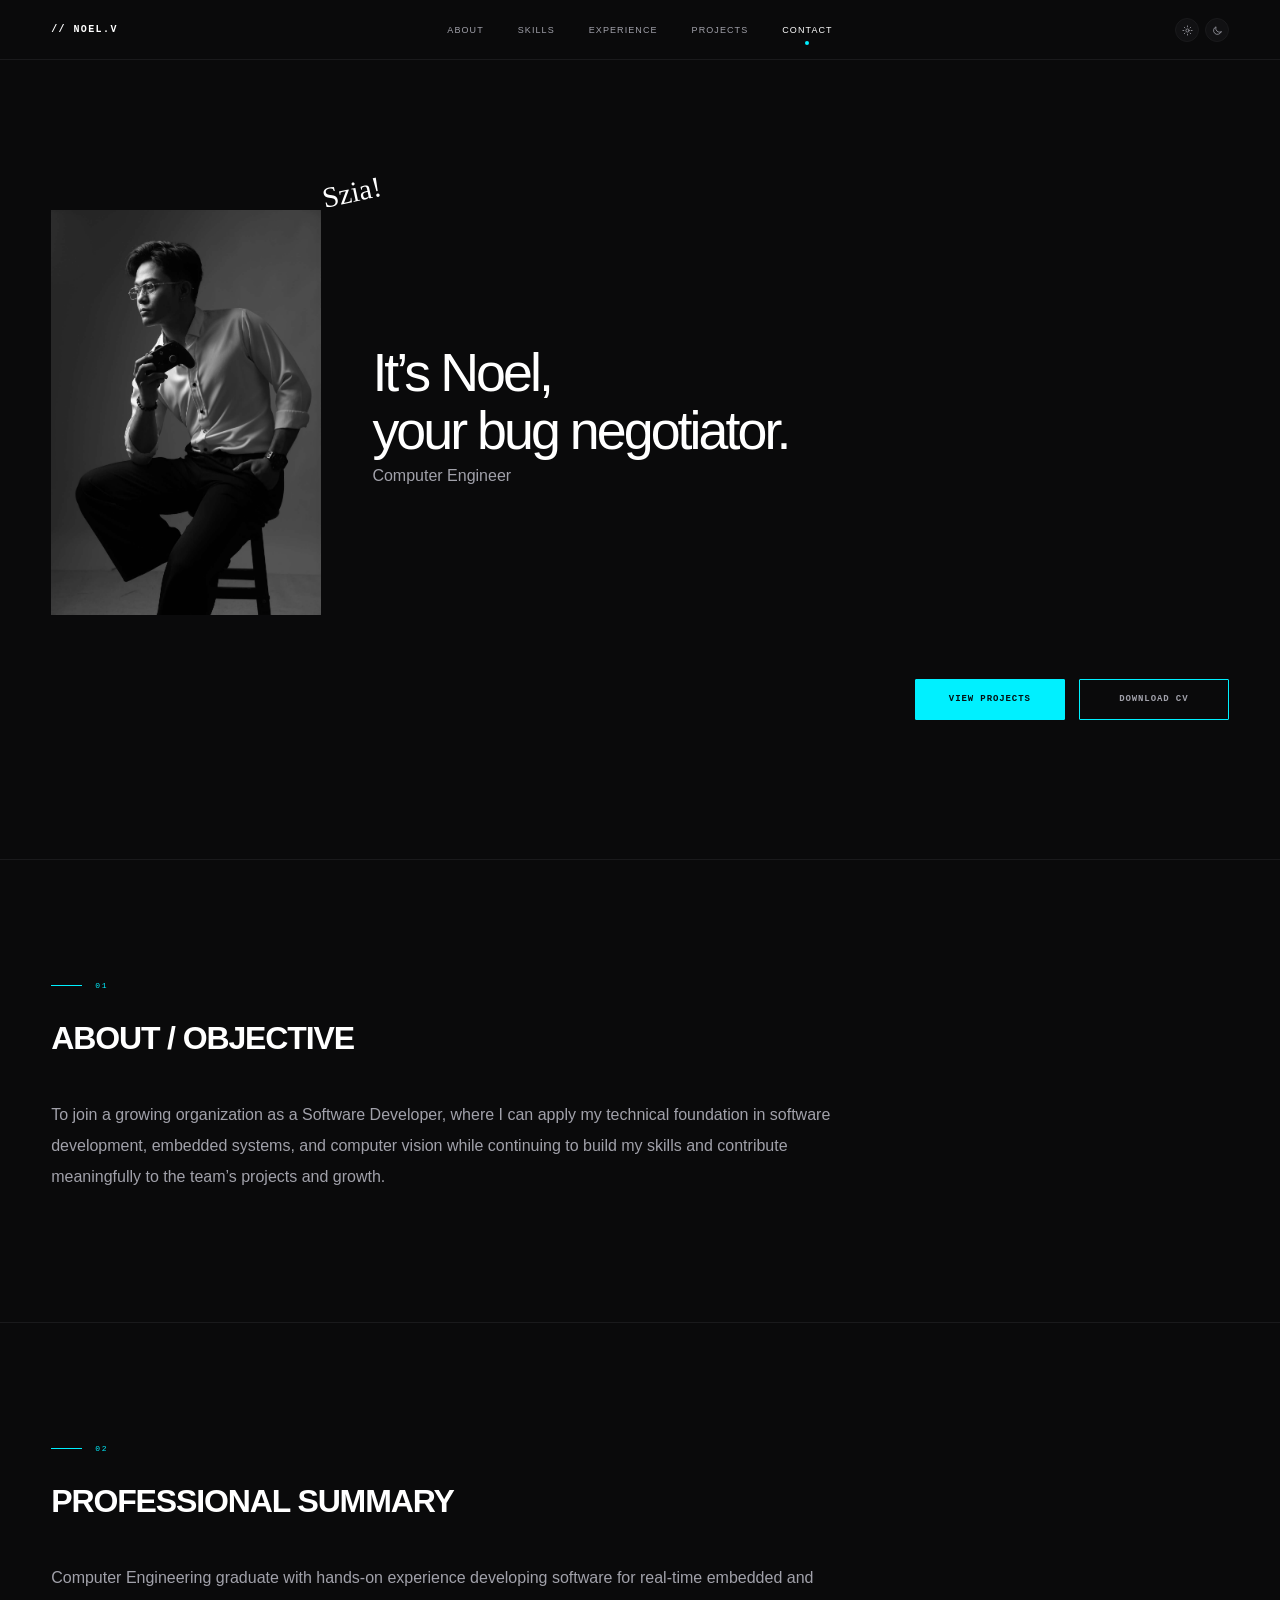
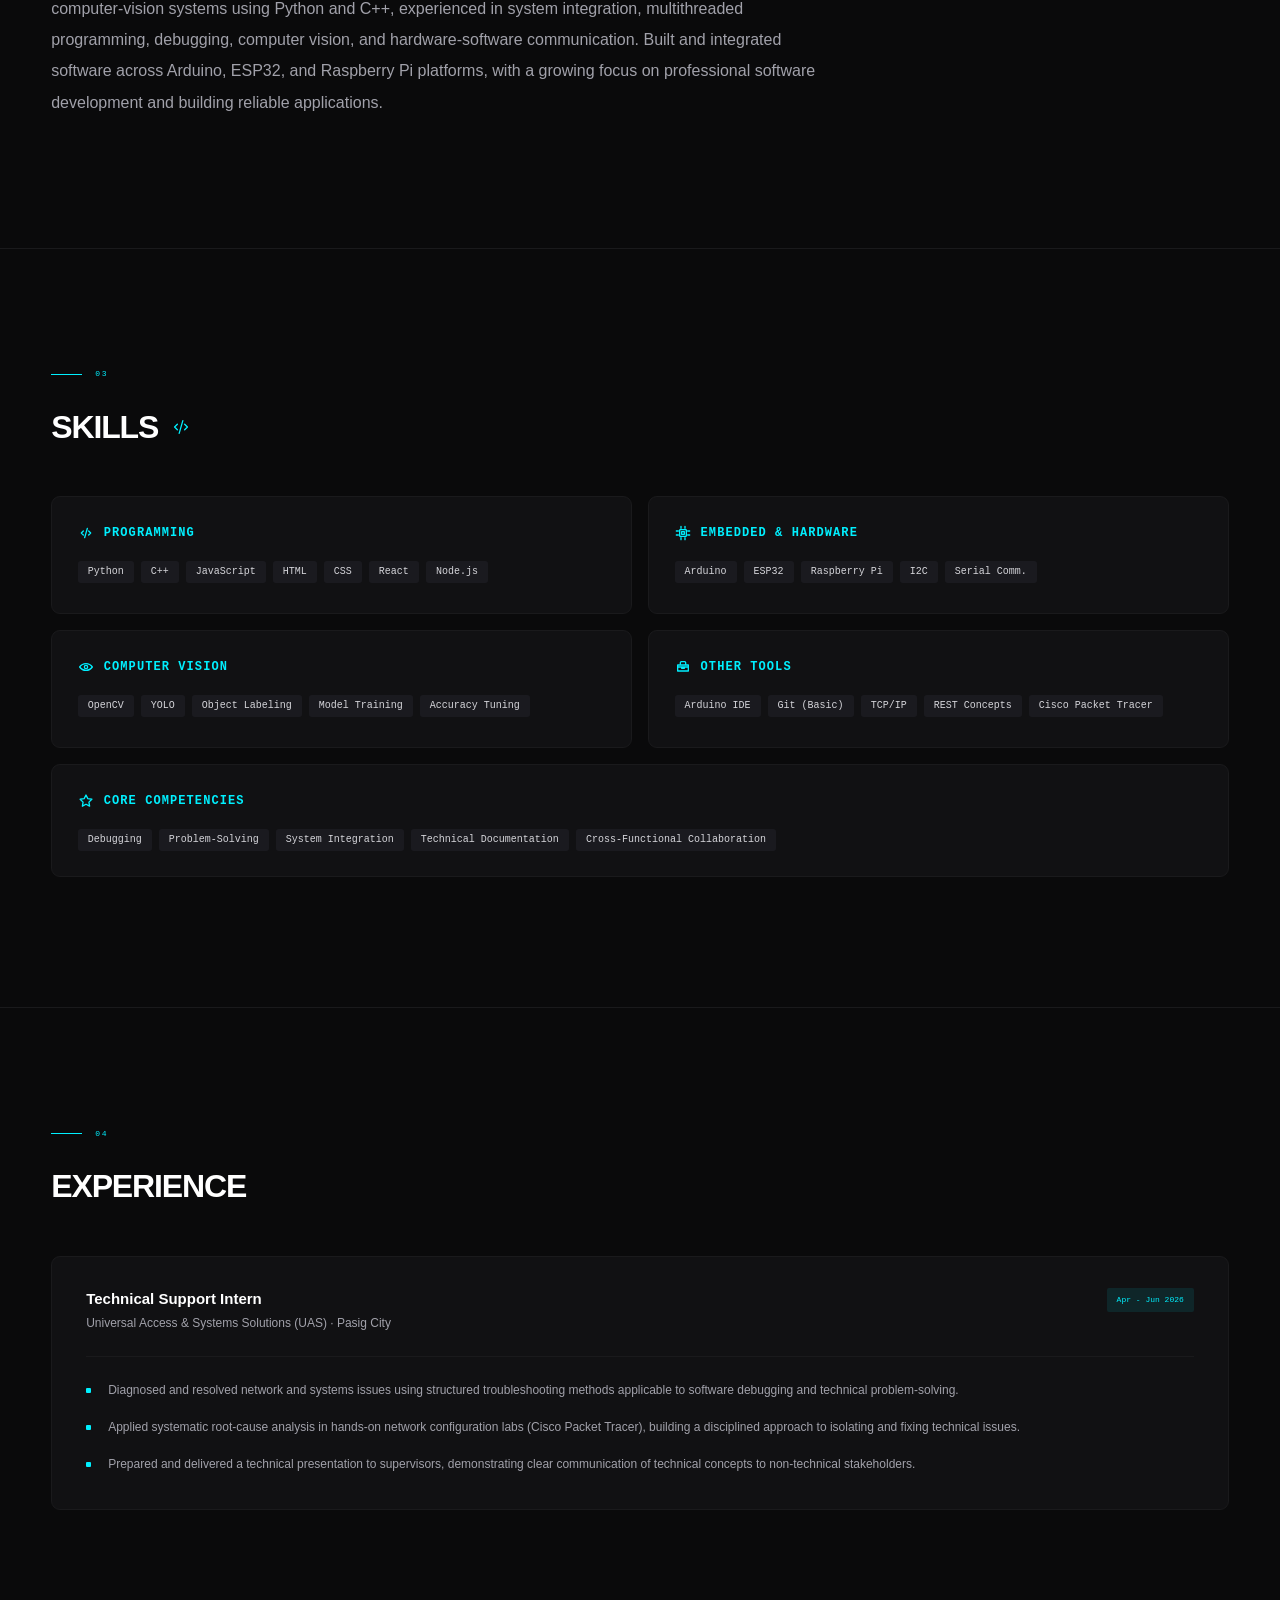
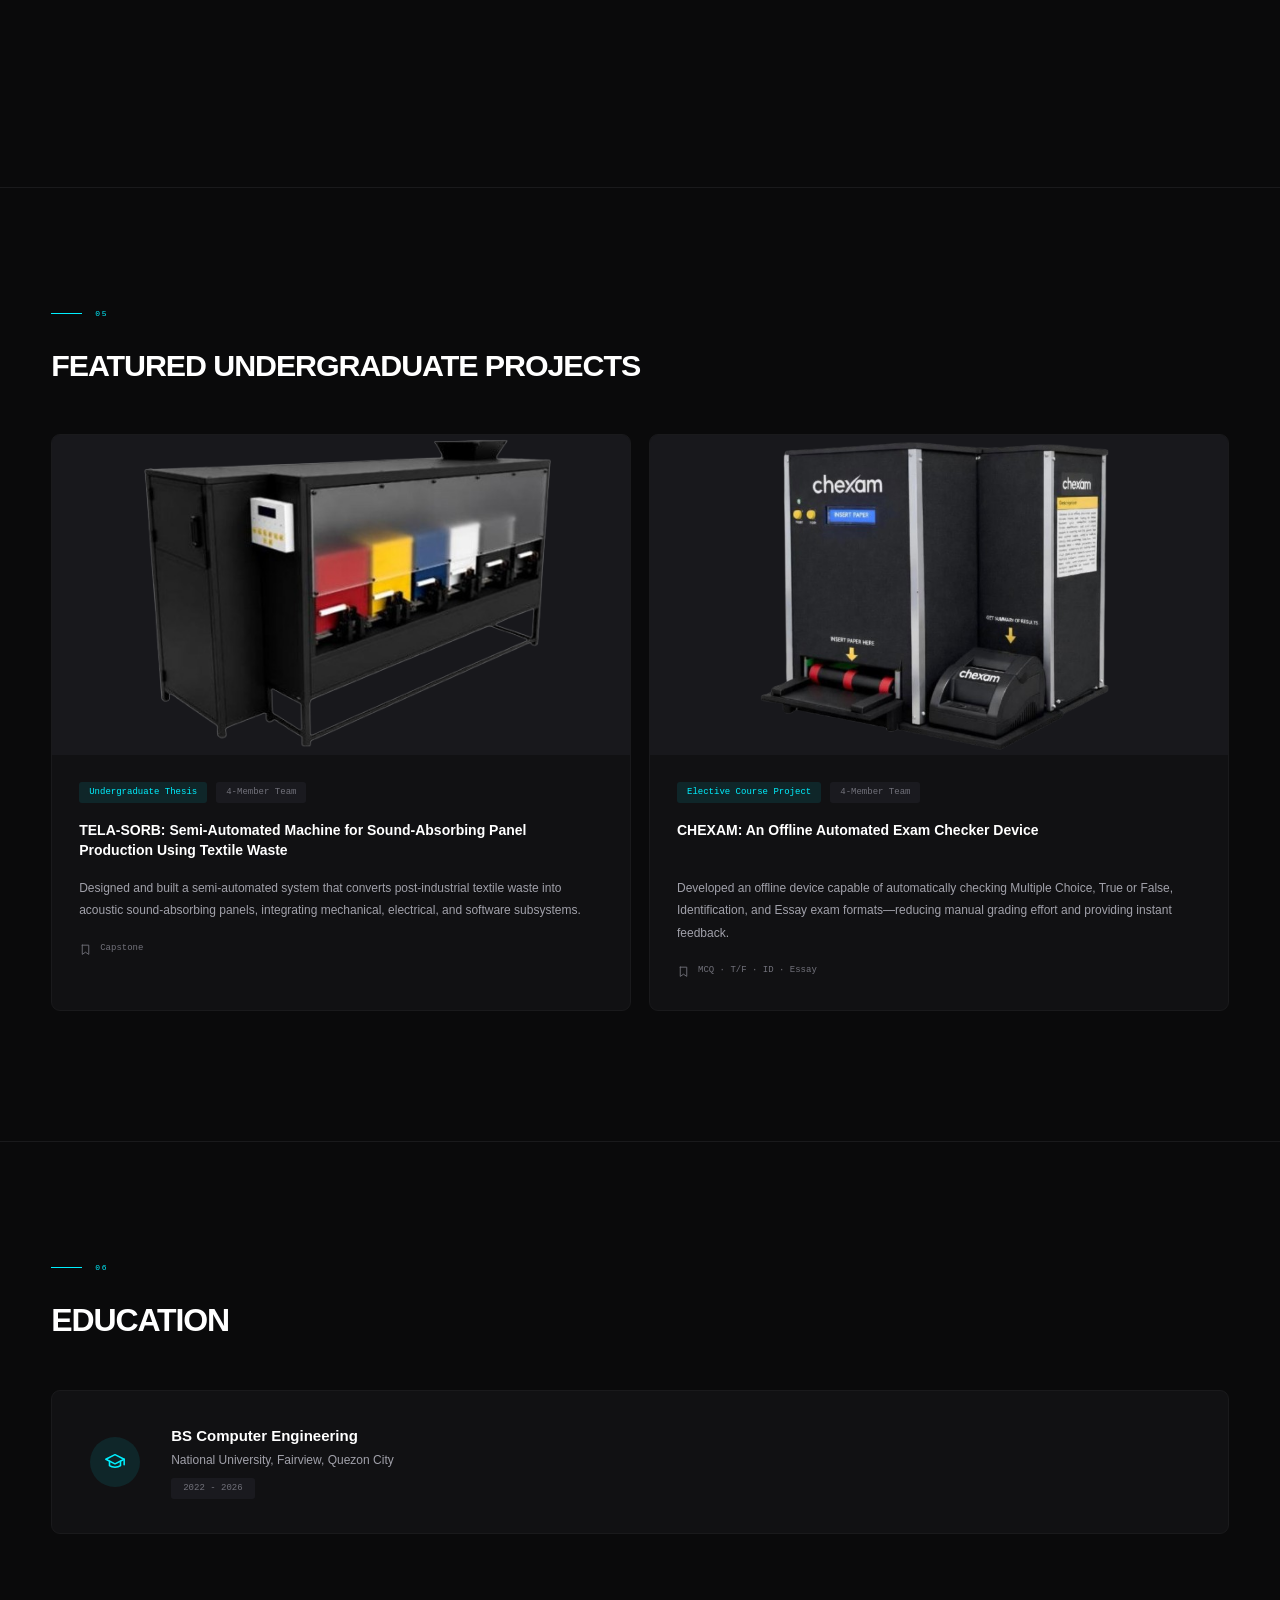
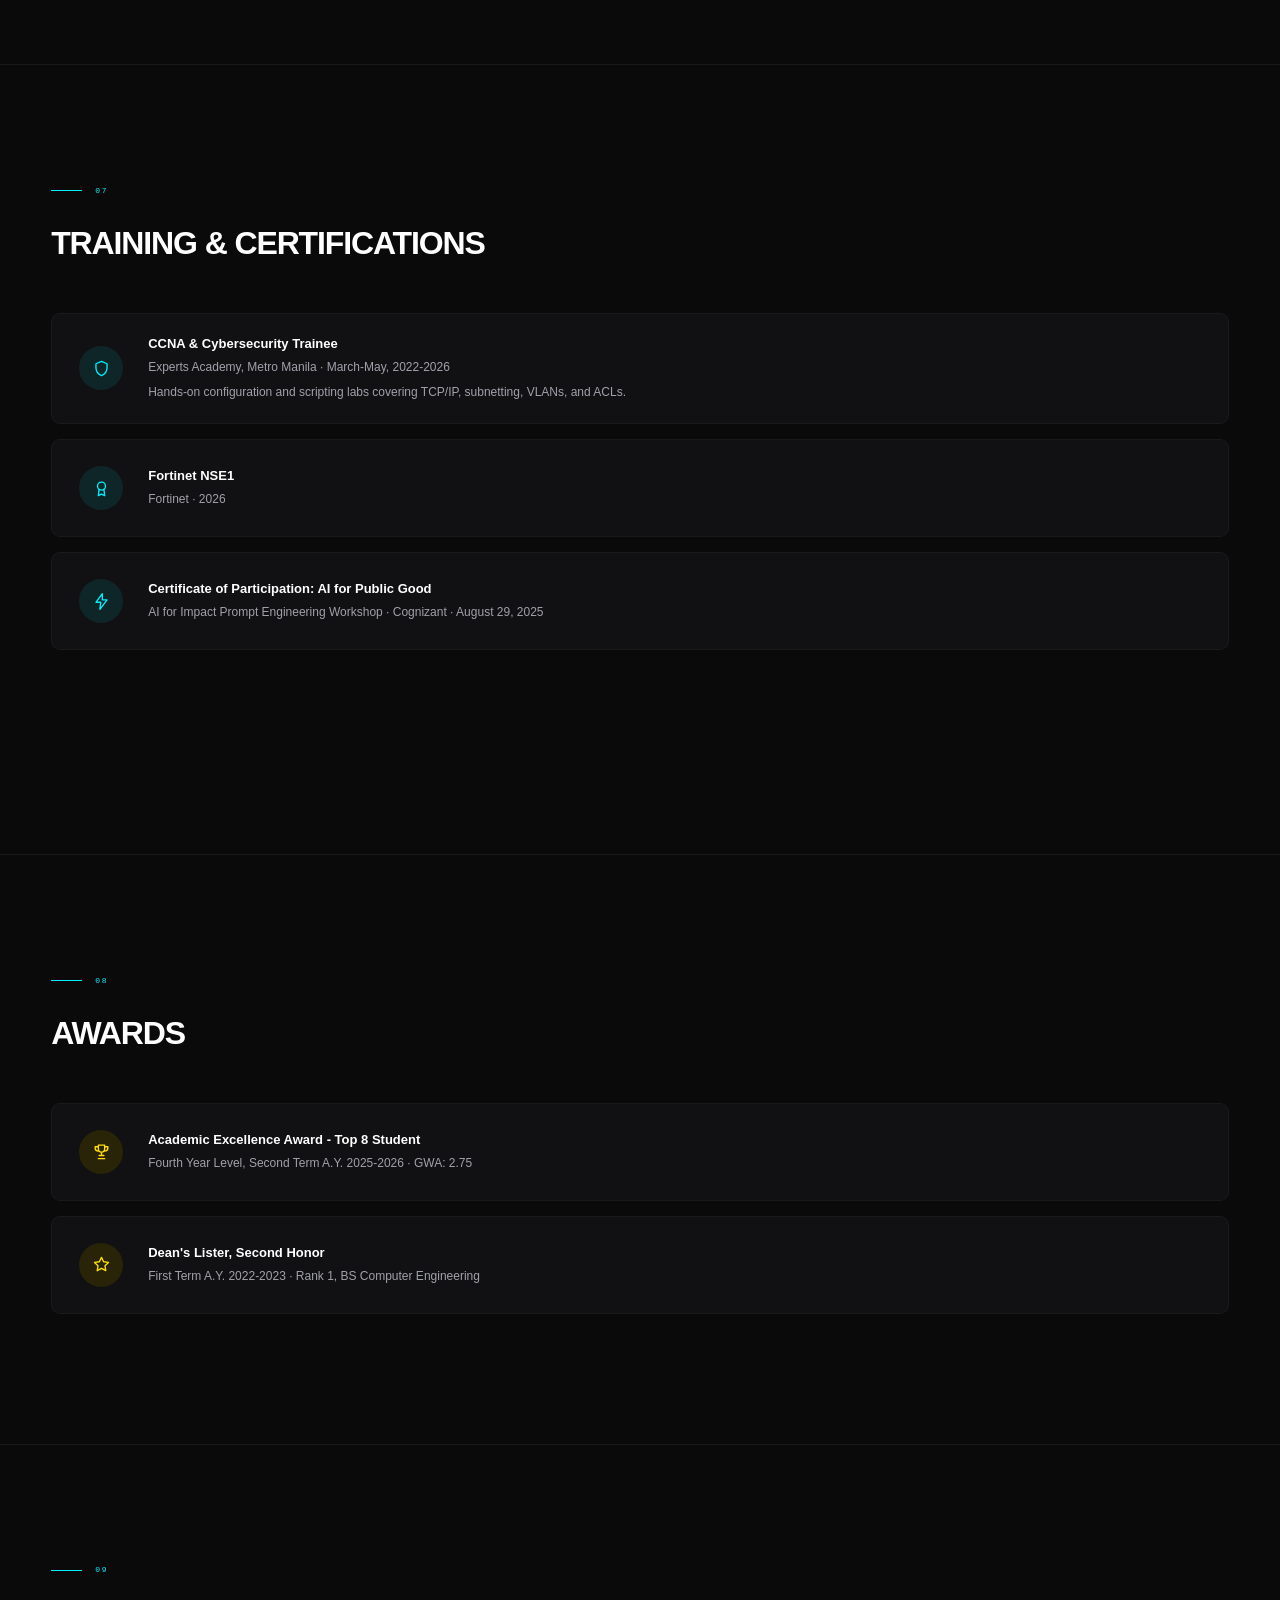
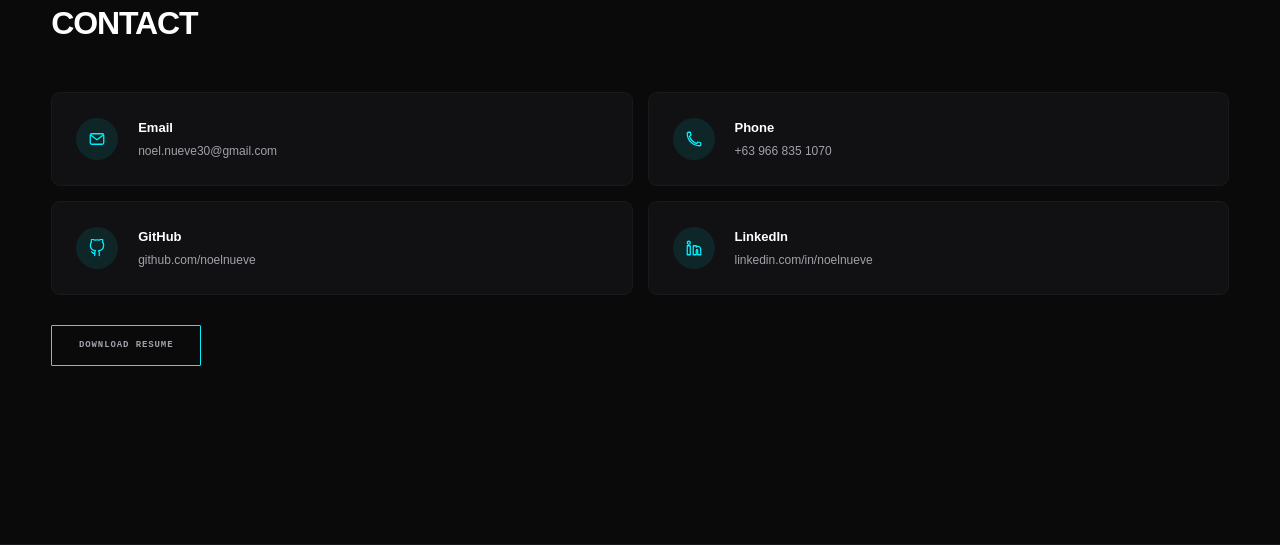
==== index.html @ 8bf299a3 "Initial portfolio" ====
<!DOCTYPE html>
<html lang="en">
<head>
  <meta charset="UTF-8">
  <meta name="viewport" content="width=device-width, initial-scale=1.0">
  <meta name="description" content="Noel V. — Computer Engineer portfolio">
  <title>Noel V. | Computer Engineer</title>
  <link rel="stylesheet" href="style.css">
</head>
<body>
  <svg class="svg-sprite" aria-hidden="true">
    <symbol id="icon-sun" viewBox="0 0 24 24"><circle cx="12" cy="12" r="3.5"/><path d="M12 2v2M12 20v2M4.93 4.93l1.42 1.42M17.65 17.65l1.42 1.42M2 12h2M20 12h2M4.93 19.07l1.42-1.42M17.65 6.35l1.42-1.42"/></symbol>
    <symbol id="icon-moon" viewBox="0 0 24 24"><path d="M20 15.2A8.6 8.6 0 0 1 8.8 4a8.6 8.6 0 1 0 11.2 11.2Z"/></symbol>
    <symbol id="icon-code" viewBox="0 0 24 24"><path d="m8 9-3 3 3 3M16 9l3 3-3 3M14 5l-4 14"/></symbol>
    <symbol id="icon-chip" viewBox="0 0 24 24"><rect x="7" y="7" width="10" height="10" rx="1"/><path d="M9 2v3M15 2v3M9 19v3M15 19v3M2 9h3M2 15h3M19 9h3M19 15h3M10 10h4v4h-4z"/></symbol>
    <symbol id="icon-eye" viewBox="0 0 24 24"><path d="M2.5 12s3.5-5 9.5-5 9.5 5 9.5 5-3.5 5-9.5 5-9.5-5-9.5-5Z"/><circle cx="12" cy="12" r="2.5"/></symbol>
    <symbol id="icon-toolbox" viewBox="0 0 24 24"><path d="M8 7V5.5A1.5 1.5 0 0 1 9.5 4h5A1.5 1.5 0 0 1 16 5.5V7M4 9h16v9H4zM4 12h16M10 12v2h4v-2"/></symbol>
    <symbol id="icon-star" viewBox="0 0 24 24"><path d="m12 3 2.7 5.5 6.1.9-4.4 4.3 1 6.1-5.4-2.9-5.4 2.9 1-6.1-4.4-4.3 6.1-.9L12 3Z"/></symbol>
    <symbol id="icon-image" viewBox="0 0 24 24"><rect x="3" y="3" width="18" height="18" rx="2"/><circle cx="8.5" cy="8.5" r="1.5"/><path d="m4 18 5-5 3 3 2-2 6 6"/></symbol>
    <symbol id="icon-bookmark" viewBox="0 0 24 24"><path d="M6 4h12v17l-6-4-6 4V4Z"/></symbol>
    <symbol id="icon-graduate" viewBox="0 0 24 24"><path d="m2 9 10-5 10 5-10 5L2 9Z"/><path d="M6 11.2V16c3 2.4 9 2.4 12 0v-4.8M22 9v6"/></symbol>
    <symbol id="icon-shield" viewBox="0 0 24 24"><path d="M12 3 5 6v5c0 4.8 2.8 8.1 7 10 4.2-1.9 7-5.2 7-10V6l-7-3Z"/></symbol>
    <symbol id="icon-badge" viewBox="0 0 24 24"><circle cx="12" cy="9" r="5"/><path d="m9 13-1 8 4-2 4 2-1-8"/></symbol>
    <symbol id="icon-bolt" viewBox="0 0 24 24"><path d="m13 2-8 11h6l-1 9 9-12h-6V2Z"/></symbol>
    <symbol id="icon-trophy" viewBox="0 0 24 24"><path d="M8 4h8v4c0 3-1.8 5-4 5s-4-2-4-5V4ZM12 13v4M8 21h8M9 17h6M8 6H4v2c0 2 1.5 3.5 4 3.5M16 6h4v2c0 2-1.5 3.5-4 3.5"/></symbol>
    <symbol id="icon-mail" viewBox="0 0 24 24"><rect x="3" y="5" width="18" height="14" rx="2"/><path d="m4 7 8 6 8-6"/></symbol>
    <symbol id="icon-phone" viewBox="0 0 24 24"><path d="M7 3H4.5A1.5 1.5 0 0 0 3 4.5C3 13.6 10.4 21 19.5 21a1.5 1.5 0 0 0 1.5-1.5V17l-4-1-1.4 2.1a15.3 15.3 0 0 1-9.7-9.7L8 7 7 3Z"/></symbol>
    <symbol id="icon-github" viewBox="0 0 24 24"><path d="M15 22v-4c.1-1-.3-1.8-1-2.4 3.3-.4 6.8-1.6 6.8-7.4A5.8 5.8 0 0 0 19.3 4 5.4 5.4 0 0 0 19.1.1S17.9-.3 15 1.6a14 14 0 0 0-6 0C6.1-.3 4.9.1 4.9.1A5.4 5.4 0 0 0 4.7 4a5.8 5.8 0 0 0-1.5 4.2c0 5.8 3.5 7 6.8 7.4-.7.6-1.1 1.5-1 2.4v4"/><path d="M9 19c-3 .9-3-1.5-4.2-2"/></symbol>
    <symbol id="icon-linkedin" viewBox="0 0 24 24"><rect x="3" y="9" width="4" height="12"/><circle cx="5" cy="5" r="2"/><path d="M11 21V9h4v2c1-1.5 6-2.5 6 4v6h-4v-5c0-3-2-3-2 0v5h-4Z"/></symbol>
    <symbol id="icon-user" viewBox="0 0 24 24"><circle cx="12" cy="8" r="4"/><path d="M4 21c.7-5 3.4-8 8-8s7.3 3 8 8"/></symbol>
  </svg>

  <div class="site-shell">
    <!-- NAVIGATION -->
    <header class="topbar">
      <nav class="nav-wrap" aria-label="Primary navigation">
        <a class="logo" href="#home" aria-label="Noel V. home"><span>//</span> NOEL.V</a>
        <div class="nav-links">
          <a href="#about">About</a>
          <a href="#skills">Skills</a>
          <a href="#experience">Experience</a>
          <a class="active" href="#projects">Projects</a>
          <a href="#contact">Contact</a>
        </div>
        <div class="theme-controls" aria-label="Theme controls">
          <!-- Future animation: add a subtle icon-toggle transition here. -->
          <button class="icon-button" type="button" data-theme="light" aria-label="Use light theme"><svg><use href="#icon-sun"/></svg></button>
          <button class="icon-button" type="button" data-theme="dark" aria-label="Use dark theme"><svg><use href="#icon-moon"/></svg></button>
        </div>
      </nav>
    </header>

    <main>
      <!-- HERO -->
      <section class="hero" id="home">
        <div class="hero-content">
          <div class="portrait-wrap">
            <div class="asset-frame portrait-frame">
              <img src="assets/profile/hero-photo.jpg" alt="Portrait of Noel V." data-fallback="portrait-placeholder">
              <div class="asset-placeholder portrait-placeholder" aria-hidden="true">
                <svg><use href="#icon-user"/></svg>
                <span>Portrait</span>
              </div>
            </div>
            <span class="hello-note">Szia!</span>
          </div>
          <div class="hero-copy">
            <h1>It’s Noel,<br>your bug negotiator.</h1>
            <p>Computer Engineer</p><!-- TODO: swap for target role -->
          </div>
        </div>
        <div class="hero-actions">
          <!-- Future animation: add button hover motion here. -->
          <a class="button button-primary" href="#projects">View Projects</a>
          <a class="button button-outline" href="noelNueve-resume.pdf" download>Download CV</a>
        </div>
      </section>

      <!-- ABOUT -->
      <section class="content-section text-section" id="about">
        <!-- Future animation: fade this section in on scroll. -->
        <div class="section-heading">
          <div class="section-index"><span></span><b>01</b></div>
          <h2>About / Objective</h2>
        </div>
        <p class="lead-copy">To join a growing organization as a Software Developer, where I can apply my technical foundation in software development, embedded systems, and computer vision while continuing to build my skills and contribute meaningfully to the team’s projects and growth.</p>
      </section>

      <!-- PROFESSIONAL SUMMARY -->
      <section class="content-section text-section" id="summary">
        <div class="section-heading">
          <div class="section-index"><span></span><b>02</b></div>
          <h2>Professional Summary</h2>
        </div>
        <p class="lead-copy">Computer Engineering graduate with hands-on experience developing software for real-time embedded and computer-vision systems using Python and C++, experienced in system integration, multithreaded programming, debugging, computer vision, and hardware-software communication. Built and integrated software across Arduino, ESP32, and Raspberry Pi platforms, with a growing focus on professional software development and building reliable applications.</p>
      </section>

      <!-- SKILLS -->
      <section class="content-section" id="skills">
        <div class="section-heading heading-with-icon">
          <div class="section-index"><span></span><b>03</b></div>
          <h2>Skills <svg><use href="#icon-code"/></svg></h2>
        </div>
        <div class="skills-grid">
          <!-- Future animation: stagger skill-card fade-ins here. -->
          <article class="skill-card">
            <h3><svg><use href="#icon-code"/></svg>Programming</h3>
            <div class="tag-list"><span>Python</span><span>C++</span><span>JavaScript</span><span>HTML</span><span>CSS</span><span>React</span><span>Node.js</span></div>
          </article>
          <article class="skill-card">
            <h3><svg><use href="#icon-chip"/></svg>Embedded &amp; Hardware</h3>
            <div class="tag-list"><span>Arduino</span><span>ESP32</span><span>Raspberry Pi</span><span>I2C</span><span>Serial Comm.</span></div>
          </article>
          <article class="skill-card">
            <h3><svg><use href="#icon-eye"/></svg>Computer Vision</h3>
            <div class="tag-list"><span>OpenCV</span><span>YOLO</span><span>Object Labeling</span><span>Model Training</span><span>Accuracy Tuning</span></div>
          </article>
          <article class="skill-card">
            <h3><svg><use href="#icon-toolbox"/></svg>Other Tools</h3>
            <div class="tag-list"><span>Arduino IDE</span><span>Git (Basic)</span><span>TCP/IP</span><span>REST Concepts</span><span>Cisco Packet Tracer</span></div>
          </article>
          <article class="skill-card skill-card-wide">
            <h3><svg><use href="#icon-star"/></svg>Core Competencies</h3>
            <div class="tag-list"><span>Debugging</span><span>Problem-Solving</span><span>System Integration</span><span>Technical Documentation</span><span>Cross-Functional Collaboration</span></div>
          </article>
        </div>
      </section>

      <!-- EXPERIENCE -->
      <section class="content-section" id="experience">
        <div class="section-heading">
          <div class="section-index"><span></span><b>04</b></div>
          <h2>Experience</h2>
        </div>
        <!-- Future animation: add a restrained card reveal here. -->
        <article class="experience-card">
          <div class="experience-top">
            <div><h3>Technical Support Intern</h3><p>Universal Access &amp; Systems Solutions (UAS) · Pasig City</p></div>
            <span class="date-pill">Apr - Jun 2026</span>
          </div>
          <ul>
            <li>Diagnosed and resolved network and systems issues using structured troubleshooting methods applicable to software debugging and technical problem-solving.</li>
            <li>Applied systematic root-cause analysis in hands-on network configuration labs (Cisco Packet Tracer), building a disciplined approach to isolating and fixing technical issues.</li>
            <li>Prepared and delivered a technical presentation to supervisors, demonstrating clear communication of technical concepts to non-technical stakeholders.</li>
          </ul>
        </article>
      </section>

      <!-- PROJECTS -->
      <section class="content-section" id="projects">
        <div class="section-heading">
          <div class="section-index"><span></span><b>05</b></div>
          <h2>Featured Undergraduate Projects</h2>
        </div>
        <div class="project-grid">
          <a class="project-card project-card-tela" href="projects/tela-sorb.html" aria-label="View TELA-SORB project details">
            <div class="project-image asset-frame">
              <!-- Swappable asset: assets/projects/tela-sorb.png -->
              <img src="assets/projects/tela-sorb.png" alt="TELA-SORB project" data-fallback="project-placeholder-one">
              <div class="asset-placeholder" id="project-placeholder-one" aria-hidden="true"><svg><use href="#icon-image"/></svg><span>Project Photo</span></div>
            </div>
            <div class="project-body">
              <div class="project-tags"><span>Undergraduate Thesis</span><span>4-Member Team</span></div>
              <h3>TELA-SORB: Semi-Automated Machine for Sound-Absorbing Panel Production Using Textile Waste</h3>
              <p>Designed and built a semi-automated system that converts post-industrial textile waste into acoustic sound-absorbing panels, integrating mechanical, electrical, and software subsystems.</p>
              <span class="project-link"><svg><use href="#icon-bookmark"/></svg>Capstone</span>
            </div>
          </a>
          <a class="project-card project-card-chexam" href="projects/chexam.html" aria-label="View CHEXAM project details">
            <div class="project-image asset-frame">
              <!-- Swappable asset: assets/projects/chexam.png -->
              <img src="assets/projects/chexam.png" alt="CHEXAM project" data-fallback="project-placeholder-two">
              <div class="asset-placeholder" id="project-placeholder-two" aria-hidden="true"><svg><use href="#icon-image"/></svg><span>Project Photo</span></div>
            </div>
            <div class="project-body">
              <div class="project-tags"><span>Elective Course Project</span><span>4-Member Team</span></div>
              <h3>CHEXAM: An Offline Automated Exam Checker Device</h3>
              <p>Developed an offline device capable of automatically checking Multiple Choice, True or False, Identification, and Essay exam formats—reducing manual grading effort and providing instant feedback.</p>
              <span class="project-link"><svg><use href="#icon-bookmark"/></svg>MCQ · T/F · ID · Essay</span>
            </div>
          </a>
        </div>
      </section>

      <!-- EDUCATION -->
      <section class="content-section" id="education">
        <div class="section-heading">
          <div class="section-index"><span></span><b>06</b></div>
          <h2>Education</h2>
        </div>
        <article class="education-card">
          <span class="round-icon"><svg><use href="#icon-graduate"/></svg></span>
          <div><h3>BS Computer Engineering</h3><p>National University, Fairview, Quezon City</p><span class="year-pill">2022 - 2026</span></div>
        </article>
      </section>

      <!-- TRAINING & CERTIFICATIONS -->
      <section class="content-section" id="training">
        <div class="section-heading">
          <div class="section-index"><span></span><b>07</b></div>
          <h2>Training &amp; Certifications</h2>
        </div>
        <div class="credential-list">
          <article class="credential-row"><span class="round-icon"><svg><use href="#icon-shield"/></svg></span><div><h3>CCNA &amp; Cybersecurity Trainee</h3><p>Experts Academy, Metro Manila · March-May, 2022-2026</p><p>Hands-on configuration and scripting labs covering TCP/IP, subnetting, VLANs, and ACLs.</p></div></article>
          <article class="credential-row"><span class="round-icon"><svg><use href="#icon-badge"/></svg></span><div><h3>Fortinet NSE1</h3><p>Fortinet · 2026</p></div></article>
          <article class="credential-row"><span class="round-icon"><svg><use href="#icon-bolt"/></svg></span><div><h3>Certificate of Participation: AI for Public Good</h3><p>AI for Impact Prompt Engineering Workshop · Cognizant · August 29, 2025</p></div></article>
        </div>
      </section>

      <!-- AWARDS -->
      <section class="content-section" id="awards">
        <div class="section-heading">
          <div class="section-index"><span></span><b>08</b></div>
          <h2>Awards</h2>
        </div>
        <div class="credential-list awards-list">
          <article class="credential-row"><span class="round-icon"><svg><use href="#icon-trophy"/></svg></span><div><h3>Academic Excellence Award - Top 8 Student</h3><p>Fourth Year Level, Second Term A.Y. 2025-2026 · GWA: 2.75</p></div></article>
          <article class="credential-row"><span class="round-icon"><svg><use href="#icon-star"/></svg></span><div><h3>Dean's Lister, Second Honor</h3><p>First Term A.Y. 2022-2023 · Rank 1, BS Computer Engineering</p></div></article>
        </div>
      </section>

      <!-- CONTACT -->
      <section class="content-section contact-section" id="contact">
        <div class="section-heading">
          <div class="section-index"><span></span><b>09</b></div>
          <h2>Contact</h2>
        </div>
        <div class="contact-grid">
          <a href="mailto:noel.nueve30@gmail.com"><span class="round-icon"><svg><use href="#icon-mail"/></svg></span><div><b>Email</b><small>noel.nueve30@gmail.com</small></div></a>
          <a href="tel:+639668351070"><span class="round-icon"><svg><use href="#icon-phone"/></svg></span><div><b>Phone</b><small>+63 966 835 1070</small></div></a>
          <a href="https://github.com/noelnueve" target="_blank" rel="noreferrer"><span class="round-icon"><svg><use href="#icon-github"/></svg></span><div><b>GitHub</b><small>github.com/noelnueve</small></div></a>
          <a href="https://www.linkedin.com/in/noelnueve" target="_blank" rel="noreferrer"><span class="round-icon"><svg><use href="#icon-linkedin"/></svg></span><div><b>LinkedIn</b><small>linkedin.com/in/noelnueve</small></div></a>
        </div>
        <a class="button button-outline contact-download" href="noelNueve-resume.pdf" download>Download Resume</a>
      </section>
    </main>
  </div>

  <script src="script.js"></script>
</body>
</html>
---- style.css ----
:root {
  --page-bg: #0a0a0b;
  --panel-bg: #111113;
  --panel-image: #18181c;
  --tag-bg: #1a1a1f;
  --accent: #00f0ff;
  --accent-soft: #0f2629;
  --heading: #ffffff;
  --body: #a1a1aa;
  --subtle: #71717a;
  --border: #1a1a1c;
  --award: #ffe000;
  --award-soft: #292407;
  --radius: 9px;
  --page-padding: clamp(32px, 4vw, 80px);
  --portrait-size: clamp(270px, 20vw, 380px);
  --font-sans: Inter, "Helvetica Neue", Arial, sans-serif;
  --font-mono: "SFMono-Regular", Consolas, "Liberation Mono", monospace;
}

* { box-sizing: border-box; }

html { scroll-behavior: smooth; }

body {
  margin: 0;
  background: var(--page-bg);
  color: var(--body);
  font-family: var(--font-sans);
  font-size: clamp(14px, .9vw, 18px);
  line-height: 1.75;
}

body.light-theme {
  --page-bg: #f4f4f4;
  --panel-bg: #ffffff;
  --panel-image: #e9e9ec;
  --tag-bg: #ededf0;
  --heading: #101014;
  --body: #55555e;
  --subtle: #777780;
  --border: #dddddf;
}

a { color: inherit; text-decoration: none; }
button, a { -webkit-tap-highlight-color: transparent; }
svg { display: block; fill: none; stroke: currentColor; stroke-linecap: round; stroke-linejoin: round; stroke-width: 1.7; }
.svg-sprite { position: absolute; width: 0; height: 0; overflow: hidden; }

.site-shell {
  width: 100%;
  min-height: 100vh;
  background: var(--page-bg);
  overflow: hidden;
}

.topbar {
  position: fixed;
  top: 0;
  left: 0;
  right: 0;
  z-index: 20;
  height: 60px;
  background: var(--page-bg);
  border-bottom: 1px solid var(--border);
}

.nav-wrap {
  width: 100%;
  height: 100%;
  margin: 0 auto;
  padding-inline: var(--page-padding);
  display: grid;
  grid-template-columns: 1fr auto 1fr;
  align-items: center;
}

.logo {
  color: var(--heading);
  font-family: var(--font-mono);
  font-size: 10px;
  font-weight: 700;
  letter-spacing: .14em;
}

.logo span { color: var(--heading); }

.nav-links { display: flex; align-items: center; gap: 34px; height: 100%; }
.nav-links a { position: relative; color: var(--body); font-size: clamp(9px, .55vw, 11px); line-height: 60px; letter-spacing: .12em; text-transform: uppercase; }
.nav-links a.active { color: var(--heading); }
.nav-links a.active::after { content: ""; position: absolute; left: 50%; bottom: 15px; width: 4px; height: 4px; border-radius: 50%; background: var(--accent); transform: translateX(-50%); }

.theme-controls { justify-self: end; display: flex; gap: 6px; }
.icon-button { width: 24px; height: 24px; display: grid; place-items: center; border: 1px solid var(--border); border-radius: 50%; background: var(--panel-bg); color: var(--body); cursor: pointer; }
.icon-button svg { width: 11px; height: 11px; }

main { padding-top: 60px; }

.hero {
  min-height: clamp(800px, 52vw, 1020px);
  padding: clamp(150px, 10vw, 210px) var(--page-padding) clamp(90px, 7vw, 140px);
  border-bottom: 1px solid var(--border);
}

.hero-content {
  width: 100%;
  margin: 0;
  display: grid;
  grid-template-columns: var(--portrait-size) minmax(0, 1fr);
  align-items: center;
  gap: clamp(32px, 4vw, 72px);
}

.portrait-wrap { position: relative; }
.portrait-frame { width: var(--portrait-size); height: auto; aspect-ratio: 2 / 3; background: #222225; }
.portrait-frame img { filter: grayscale(100%); }
.hello-note { position: absolute; z-index: 2; top: -32px; right: -60px; color: var(--heading); font-family: "Segoe Print", "Bradley Hand", cursive; font-size: 29px; line-height: 1; transform: rotate(-12deg); }

.asset-frame { position: relative; overflow: hidden; }
.asset-frame img { position: relative; z-index: 2; width: 100%; height: 100%; display: block; object-fit: cover; }
.asset-frame img.is-missing { display: none; }
.asset-placeholder { position: absolute; inset: 0; display: grid; place-content: center; justify-items: center; gap: 8px; color: #484850; background: var(--panel-image); font-size: 11px; }
.asset-placeholder svg { width: 30px; height: 30px; }
.portrait-placeholder { color: #6b6b72; background: linear-gradient(145deg, #29292c, #18181a); }
.portrait-placeholder svg { width: 72px; height: 72px; stroke-width: 1; }
.portrait-placeholder span { font-family: var(--font-mono); font-size: 10px; letter-spacing: .12em; text-transform: uppercase; }

.hero-copy { align-self: center; padding-top: 4px; }
.hero-copy h1 { margin: 0; color: var(--heading); font-size: clamp(3rem, 4.2vw, 5.25rem); font-weight: 400; letter-spacing: -.055em; line-height: 1.08; white-space: nowrap; }
.hero-copy p { margin: 7px 0 0; color: var(--body); font-size: clamp(1rem, 1.1vw, 1.25rem); line-height: 1.3; }
.hero-actions { width: 100%; margin: clamp(60px, 5vw, 100px) 0 0; display: flex; justify-content: flex-end; gap: 14px; }

.button { min-width: clamp(150px, 11vw, 200px); height: clamp(40px, 3.2vw, 52px); padding: 0 clamp(18px, 1.5vw, 28px); display: inline-flex; align-items: center; justify-content: center; border: 1px solid var(--accent); border-radius: 1px; font-family: var(--font-mono); font-size: clamp(9px, .58vw, 11px); font-weight: 700; letter-spacing: .1em; text-transform: uppercase; }
.button-primary { background: var(--accent); color: #031013; }
.button-outline { background: transparent; color: var(--body); }

.content-section {
  width: 100%;
  margin: 0 auto;
  padding: clamp(120px, 9vw, 180px) var(--page-padding) clamp(130px, 10vw, 200px);
  border-bottom: 1px solid var(--border);
  scroll-margin-top: 72px;
}

.section-heading { margin-bottom: clamp(52px, 4vw, 76px); }
.section-index { height: 11px; display: flex; align-items: center; gap: 13px; margin-bottom: 31px; color: var(--accent); }
.section-index span { width: 31px; height: 1px; background: var(--accent); }
.section-index b { font-family: var(--font-mono); font-size: 8px; font-weight: 500; letter-spacing: .22em; }
.section-heading h2 { margin: 0; color: var(--heading); font-size: clamp(2rem, 2.4vw, 3.25rem); line-height: 1.05; letter-spacing: -.035em; text-transform: uppercase; }
.heading-with-icon h2 { display: flex; align-items: center; gap: 12px; }
.heading-with-icon h2 svg { width: 22px; height: 22px; color: var(--accent); stroke-width: 1.4; }
.lead-copy { max-width: 790px; margin: 0; font-size: clamp(1rem, 1.05vw, 1.25rem); line-height: 1.95; }

.text-section { min-height: 540px; }
.text-section .section-heading { margin-bottom: 43px; }

#about { min-height: 410px; }
#summary { min-height: 500px; }

.skills-grid { display: grid; grid-template-columns: repeat(2, minmax(0, 1fr)); gap: 16px; }
.skill-card { min-height: 118px; padding: clamp(24px, 2vw, 36px); border: 1px solid var(--border); border-radius: var(--radius); background: var(--panel-bg); }
.skill-card-wide { grid-column: 1 / -1; min-height: 108px; }
.skill-card h3 { margin: 0 0 17px; display: flex; align-items: center; gap: 10px; color: var(--accent); font-family: var(--font-mono); font-size: clamp(12px, .7vw, 14px); letter-spacing: .09em; text-transform: uppercase; }
.skill-card h3 svg { width: 16px; height: 16px; stroke-width: 2; }
.tag-list { display: flex; flex-wrap: wrap; gap: 7px; }
.tag-list span { padding: 5px 10px; border-radius: 3px; background: var(--tag-bg); color: #d5d5da; font-family: var(--font-mono); font-size: clamp(10px, .6vw, 11px); line-height: 1.2; white-space: nowrap; }
body.light-theme .tag-list span { color: #44444b; }

.experience-card, .education-card, .credential-row, .contact-grid a { border: 1px solid var(--border); border-radius: var(--radius); background: var(--panel-bg); }
#experience { min-height: 780px; }
.experience-card { padding: 31px 34px 34px; }
.experience-top { display: flex; justify-content: space-between; gap: 20px; align-items: flex-start; padding-bottom: 23px; border-bottom: 1px solid var(--border); }
.experience-top h3, .education-card h3, .credential-row h3, .project-card h3 { margin: 0; color: var(--heading); font-size: 15px; line-height: 1.45; }
.experience-top p, .education-card p, .credential-row p { margin: 4px 0 0; color: var(--body); font-size: clamp(12px, .7vw, 14px); line-height: 1.6; }
.date-pill { padding: 5px 10px; background: var(--accent-soft); color: var(--accent); border-radius: 2px; font-family: var(--font-mono); font-size: 8px; white-space: nowrap; }
.experience-card ul { margin: 23px 0 0; padding: 0; list-style: none; }
.experience-card li { position: relative; margin: 0 0 16px; padding-left: 22px; color: var(--body); font-size: clamp(12px, .72vw, 14px); line-height: 1.75; }
.experience-card li:last-child { margin-bottom: 0; }
.experience-card li::before { content: ""; position: absolute; top: 8px; left: 0; width: 5px; height: 5px; border-radius: 1px; background: var(--accent); }

#projects { width: 100%; }
#projects .section-heading h2 { white-space: nowrap; font-size: clamp(1.9rem, 2.25vw, 3.1rem); }
.project-grid { display: grid; grid-template-columns: repeat(2, minmax(0, 1fr)); gap: 18px; }
.project-card { position: relative; display: block; overflow: hidden; border: 1px solid var(--border); border-radius: var(--radius); background: var(--panel-bg); color: inherit; cursor: pointer; transform-origin: center; transition: transform .25s ease, box-shadow .25s ease, border-color .25s ease; }
.project-card:hover, .project-card:focus-visible { z-index: 2; border-color: #26363a; transform: translateY(-6px) scale(1.03); box-shadow: 0 24px 55px rgba(0, 0, 0, .42); outline: none; }
.project-image { height: 320px; background: var(--panel-image); }
.project-image img { object-fit: contain; }
.project-body { min-height: 245px; padding: 27px 27px 25px; }
.project-tags { display: flex; flex-wrap: wrap; gap: 9px; margin-bottom: 17px; }
.project-tags span { padding: 5px 10px; border-radius: 3px; background: var(--tag-bg); color: var(--subtle); font-family: var(--font-mono); font-size: clamp(9px, .55vw, 11px); line-height: 1.2; }
.project-tags span:first-child { background: var(--accent-soft); color: var(--accent); }
.project-card h3 { min-height: 44px; font-size: 14px; }
.project-card p { margin: 13px 0 17px; color: var(--body); font-size: clamp(12px, .72vw, 14px); line-height: 1.85; }
.project-link { display: inline-flex; align-items: center; gap: 8px; color: var(--subtle); font-family: var(--font-mono); font-size: clamp(9px, .55vw, 11px); }
.project-link svg { width: 13px; height: 13px; }

.education-card { min-height: 144px; padding: 34px 38px; display: flex; align-items: center; gap: 31px; }
.round-icon { flex: 0 0 auto; width: 50px; height: 50px; display: grid; place-items: center; border-radius: 50%; background: var(--accent-soft); color: var(--accent); }
.round-icon svg { width: 22px; height: 22px; }
.year-pill { display: inline-block; margin-top: 8px; padding: 4px 12px; border-radius: 3px; background: var(--tag-bg); color: var(--subtle); font-family: var(--font-mono); font-size: 9px; line-height: 1.5; }

.credential-list { display: grid; gap: 15px; }
#training { min-height: 790px; }
.credential-row { min-height: 98px; padding: 21px 27px; display: flex; align-items: center; gap: 25px; }
.credential-row h3 { font-size: clamp(13px, .8vw, 15px); }
.credential-row p + p { margin-top: 6px; }
.credential-row .round-icon { width: 44px; height: 44px; }
.credential-row .round-icon svg { width: 19px; height: 19px; }
.awards-list .round-icon { color: var(--award); background: var(--award-soft); }

.contact-section { min-height: 700px; }
.contact-grid { display: grid; grid-template-columns: repeat(2, 1fr); gap: 15px; }
.contact-grid a { min-height: 94px; padding: 20px 24px; display: flex; align-items: center; gap: 20px; }
.contact-grid .round-icon { width: 42px; height: 42px; }
.contact-grid .round-icon svg { width: 18px; height: 18px; }
.contact-grid b { display: block; color: var(--heading); font-size: clamp(13px, .8vw, 15px); }
.contact-grid small { display: block; margin-top: 2px; color: var(--body); font-size: clamp(12px, .7vw, 14px); }
.contact-download { margin-top: 30px; }

/* PROJECT DETAIL PAGES */
.project-detail { min-height: 100vh; padding: clamp(40px, 4vw, 72px) var(--page-padding) clamp(120px, 10vw, 190px); }
.detail-inner { width: 100%; max-width: 1200px; margin: 0 auto; }
.detail-back { display: inline-flex; align-items: center; gap: 9px; margin-bottom: clamp(20px, 2vw, 32px); color: var(--accent); font-family: var(--font-mono); font-size: clamp(11px, .7vw, 14px); letter-spacing: .05em; }
.detail-media { position: relative; width: min(100%, 624px); height: min(43vh, 390px); margin: 0 auto; overflow: hidden; border: 1px solid var(--border); border-radius: var(--radius); background: var(--panel-image); }
.detail-media-tela { width: min(100%, 481px); height: auto; aspect-ratio: 493 / 400; }
.detail-media-chexam { width: min(100%, 520px); height: auto; aspect-ratio: 4 / 3; }
.detail-media img { position: relative; z-index: 2; width: 100%; height: 100%; display: block; object-fit: contain; }
.detail-media img.is-missing { display: none; }
.detail-media .asset-placeholder { font-family: var(--font-mono); letter-spacing: .05em; }
.detail-kicker { margin: clamp(28px, 3vw, 42px) 0 18px; color: var(--accent); font-family: var(--font-mono); font-size: clamp(11px, .7vw, 14px); letter-spacing: .12em; text-transform: uppercase; }
.detail-title { max-width: 1100px; margin: 0; color: var(--heading); font-size: clamp(2.5rem, 4vw, 4.75rem); line-height: 1.08; letter-spacing: -.045em; }
.detail-description { max-width: 1000px; margin-top: clamp(60px, 6vw, 96px); }
.detail-description h2 { margin: 0 0 20px; color: var(--heading); font-size: clamp(1.65rem, 2vw, 2.5rem); line-height: 1.15; text-transform: uppercase; }
.detail-description > p { margin: 0; color: var(--body); font-size: clamp(1rem, 1.05vw, 1.25rem); line-height: 1.9; }
.metrics-list { display: grid; gap: 12px; margin: 34px 0 0; padding: 0; list-style: none; }
.metrics-list li { position: relative; padding: 18px 22px 18px 48px; border: 1px solid var(--border); border-radius: var(--radius); background: var(--panel-bg); color: var(--body); font-size: clamp(14px, .9vw, 17px); line-height: 1.65; }
.metrics-list li::before { content: ""; position: absolute; top: 29px; left: 24px; width: 6px; height: 6px; border-radius: 1px; background: var(--accent); }
.contribution-panel { margin-top: clamp(42px, 4vw, 68px); padding: clamp(26px, 3vw, 44px); border: 1px solid var(--border); border-radius: var(--radius); background: var(--panel-bg); }
.contribution-panel h2 { margin-bottom: 17px; }
.contribution-panel p { margin: 0; color: var(--body); font-size: clamp(1rem, 1.05vw, 1.25rem); line-height: 1.9; }
.detail-section { margin-top: clamp(60px, 6vw, 96px); }
.detail-section h2 { margin: 0 0 20px; color: var(--heading); font-size: clamp(1.65rem, 2vw, 2.5rem); line-height: 1.15; text-transform: uppercase; }
.detail-section p { margin: 0; color: var(--body); font-size: clamp(1rem, 1.05vw, 1.25rem); line-height: 1.9; }
.detail-bullet-list { display: grid; gap: 18px; margin: 0; padding: 0; list-style: none; }
.detail-bullet-list li { position: relative; padding-left: 24px; color: var(--body); font-size: clamp(1rem, 1.05vw, 1.25rem); line-height: 1.9; }
.detail-bullet-list li::before { content: ""; position: absolute; top: .75em; left: 0; width: 6px; height: 6px; border-radius: 1px; background: var(--accent); }

@media (max-width: 850px) {
  :root { --page-padding: 40px; }
  .nav-links { gap: 20px; }
  .hero { padding-inline: 40px; }
  .hero-content { width: 100%; }
  .hero-copy h1 { font-size: clamp(36px, 6vw, 48px); }
}

@media (max-width: 680px) {
  body { font-size: 13px; }
  .topbar { height: auto; min-height: 58px; }
  main { padding-top: 96px; }
  .nav-wrap { grid-template-columns: 1fr auto; }
  .nav-links { grid-column: 1 / -1; grid-row: 2; width: 100%; justify-content: space-between; gap: 8px; order: 3; }
  .nav-links a { font-size: 7px; line-height: 38px; }
  .nav-links a.active::after { bottom: 5px; }
  .hero { min-height: 700px; padding: 95px 24px 65px; }
  .hero-content { grid-template-columns: 1fr; justify-items: center; gap: 35px; }
  .portrait-frame { width: 210px; height: 300px; }
  .hello-note { right: -40px; }
  .hero-copy { width: 100%; text-align: center; }
  .hero-copy h1 { font-size: clamp(34px, 12vw, 48px); white-space: normal; }
  .hero-actions { margin-top: 42px; justify-content: center; flex-wrap: wrap; }
  .content-section, #projects { width: 100%; padding: 90px 20px; scroll-margin-top: 108px; }
  .text-section { min-height: 460px; }
  #about, #summary, #experience, #training { min-height: 0; }
  .section-heading { margin-bottom: 40px; }
  .section-heading h2, #projects .section-heading h2 { font-size: clamp(26px, 8vw, 33px); white-space: normal; }
  .skills-grid, .project-grid, .contact-grid { grid-template-columns: 1fr; }
  .skill-card-wide { grid-column: auto; }
  .experience-top { flex-direction: column; }
  .project-image { height: 260px; }
  .education-card, .credential-row { align-items: flex-start; padding: 25px 22px; }
  .project-detail { padding: 70px 20px 100px; }
  .detail-media { width: 100%; height: min(40vh, 300px); }
}
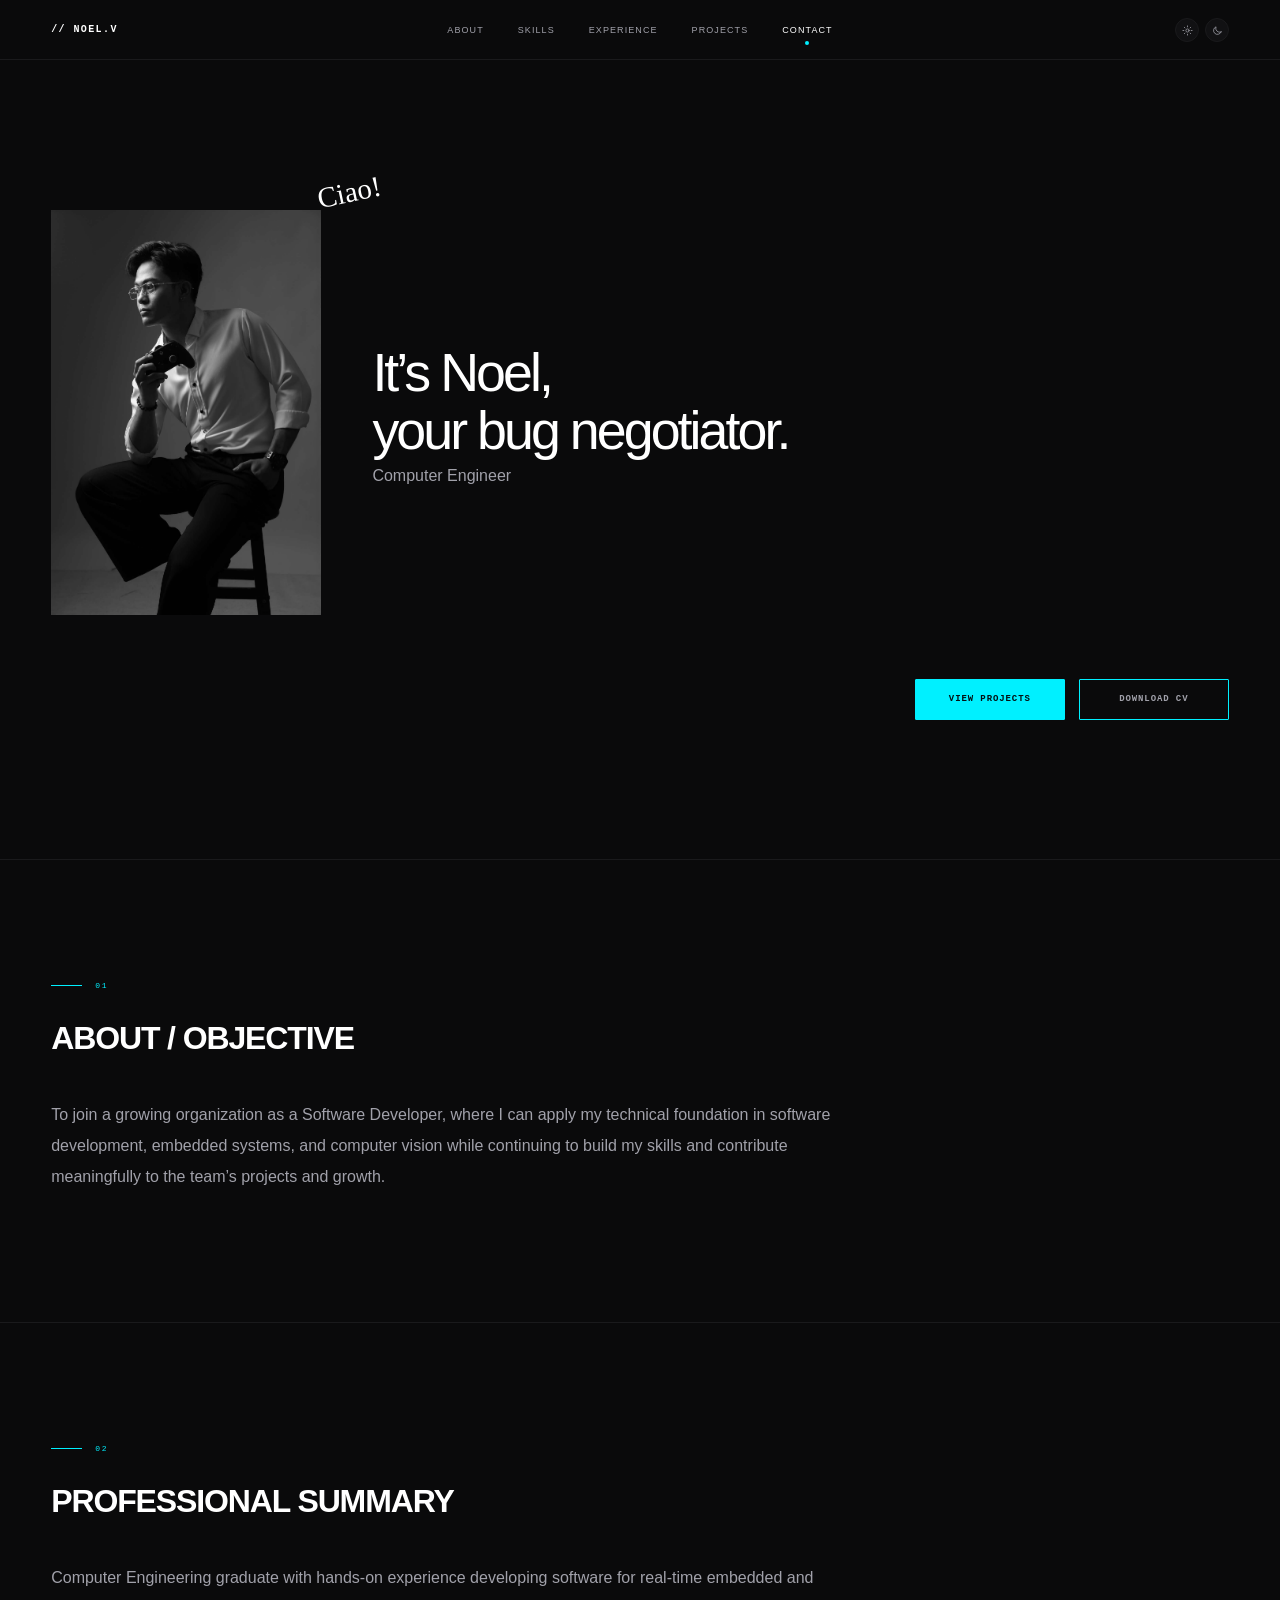
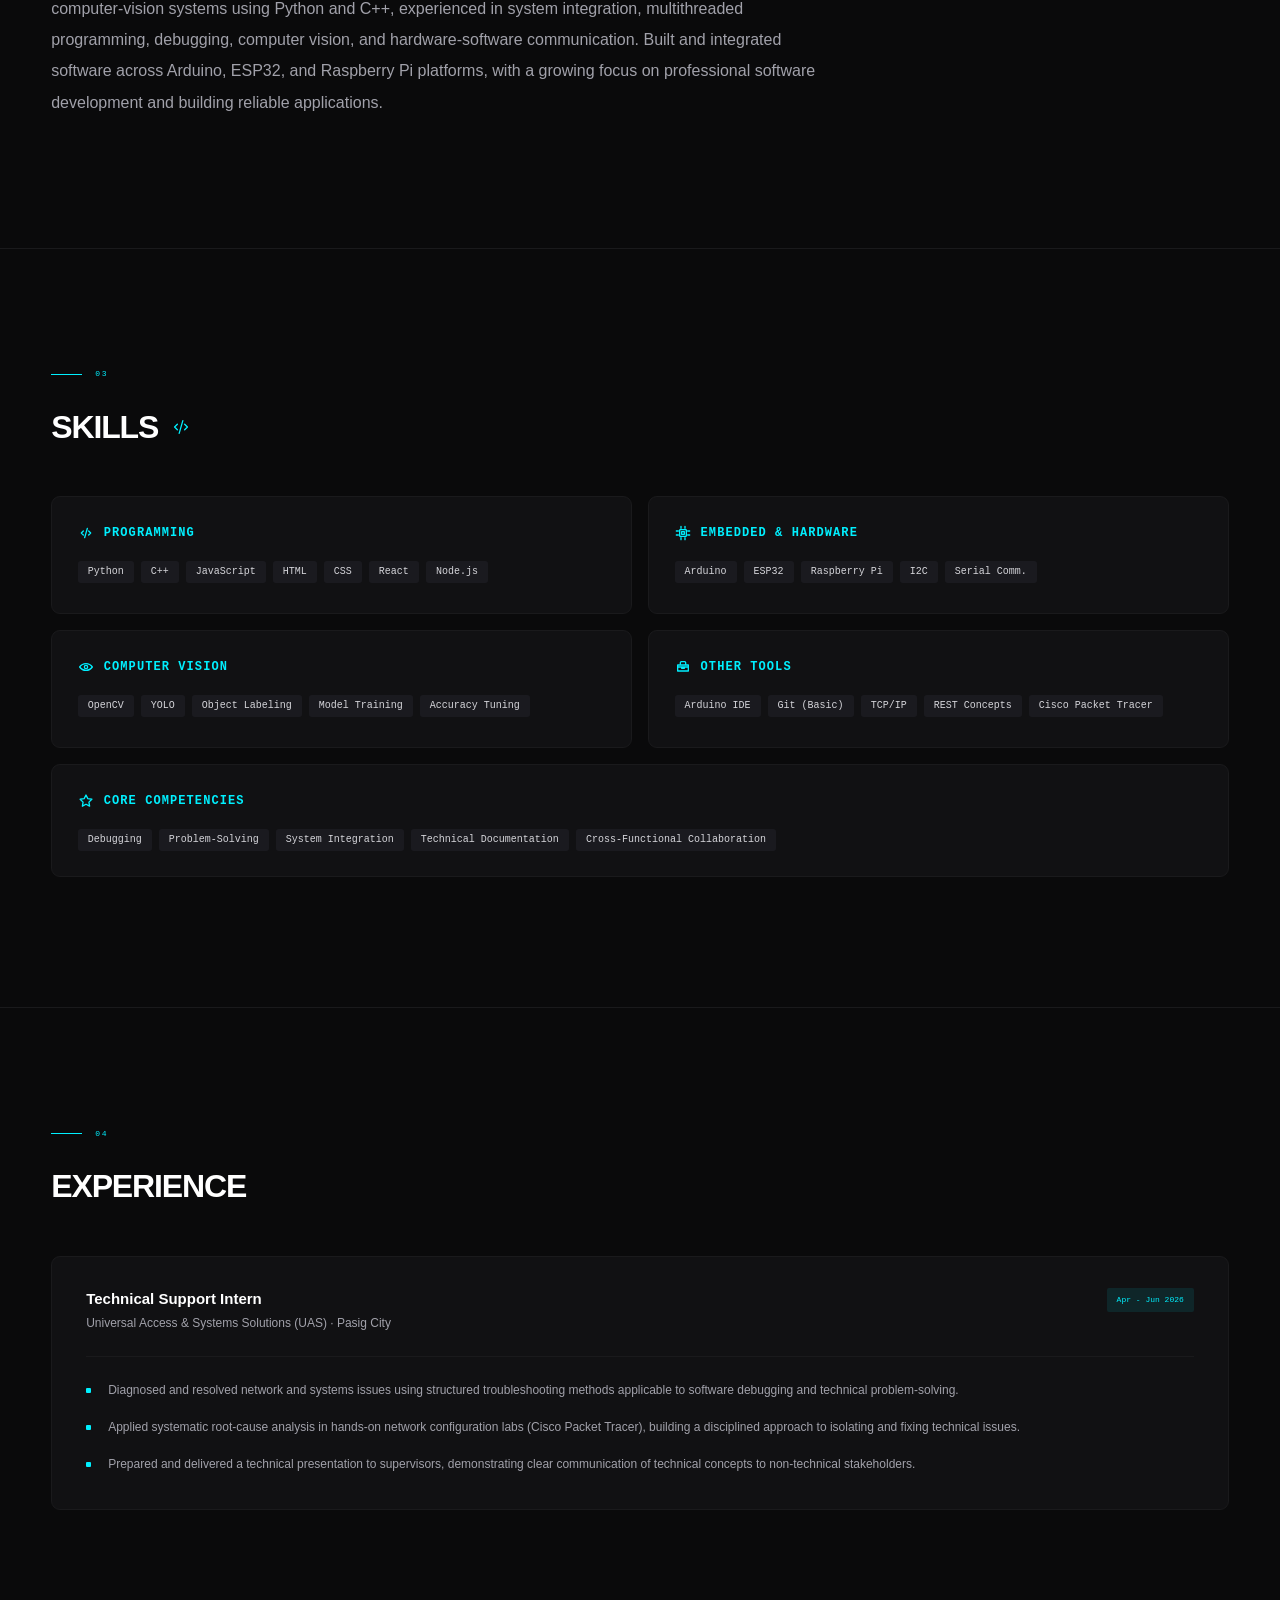
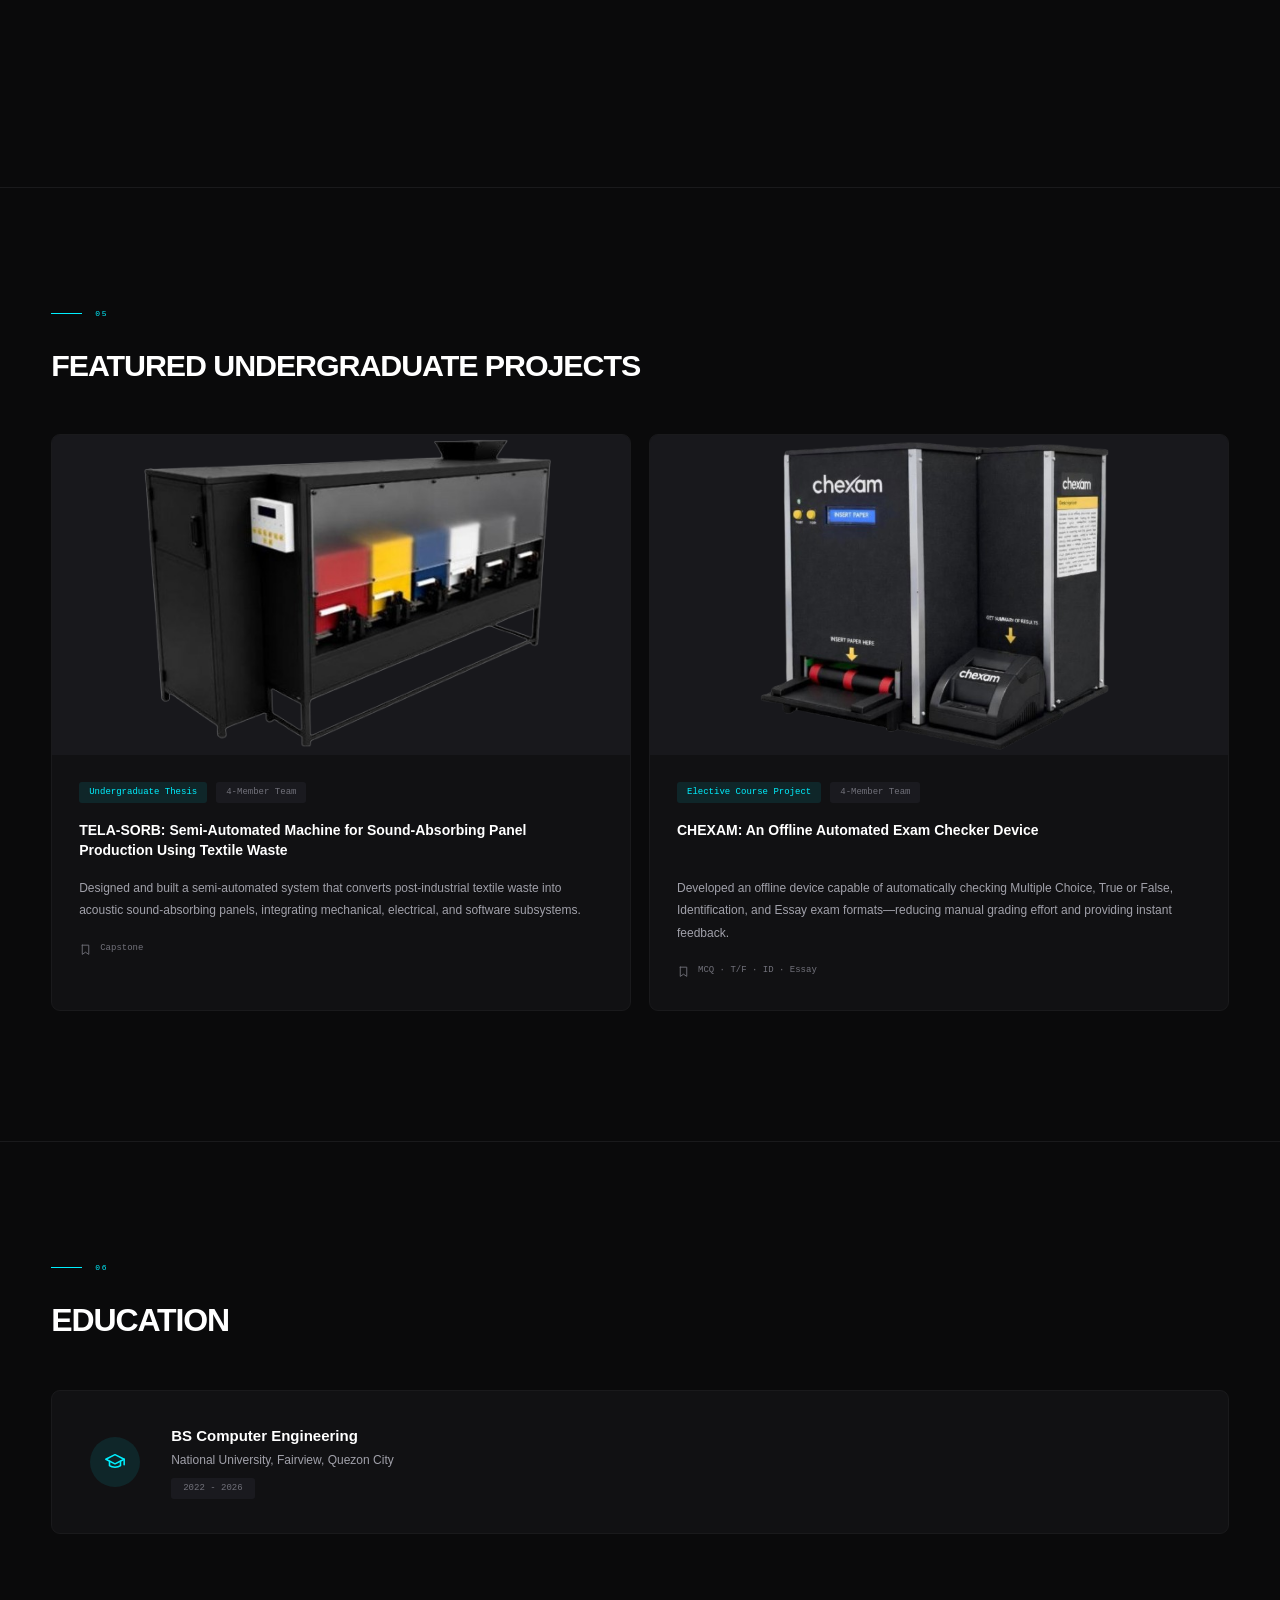
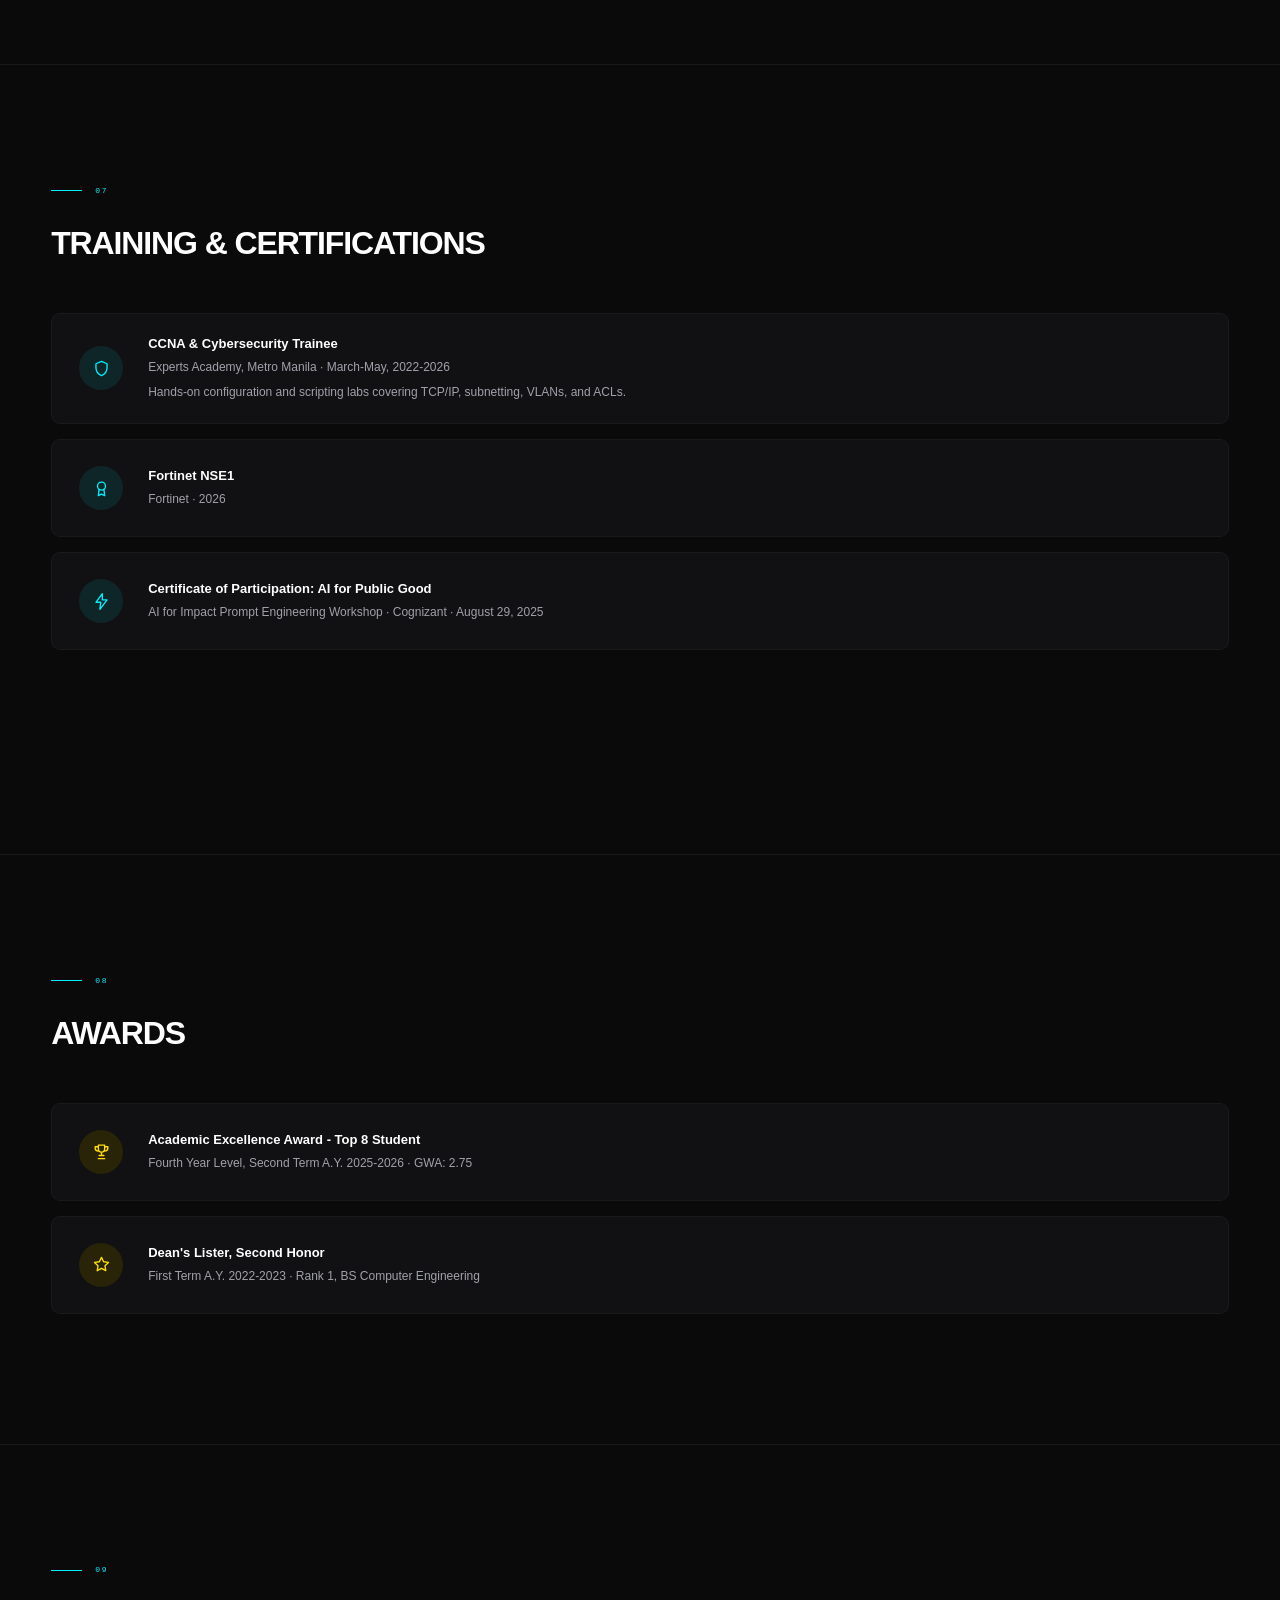
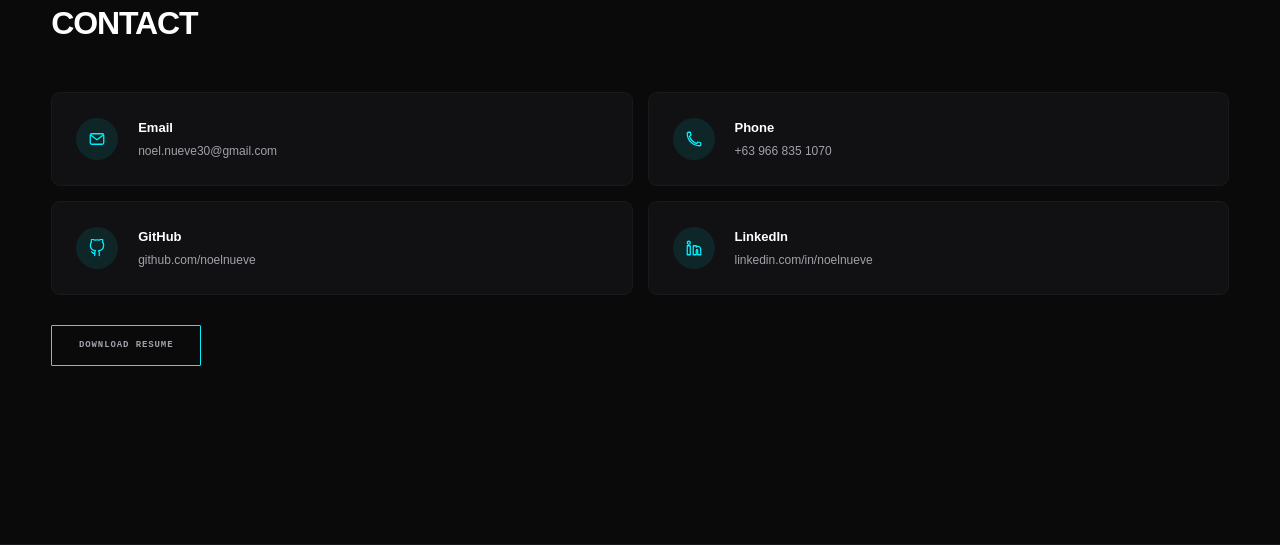
==== commit 313337ed: "Update portfolio" ====
--- a/index.html
+++ b/index.html
@@ -62,7 +62,7 @@
                 <span>Portrait</span>
               </div>
             </div>
-            <span class="hello-note">Szia!</span>
+            <span class="hello-note">Ciao!</span>
           </div>
           <div class="hero-copy">
             <h1>It’s Noel,<br>your bug negotiator.</h1>
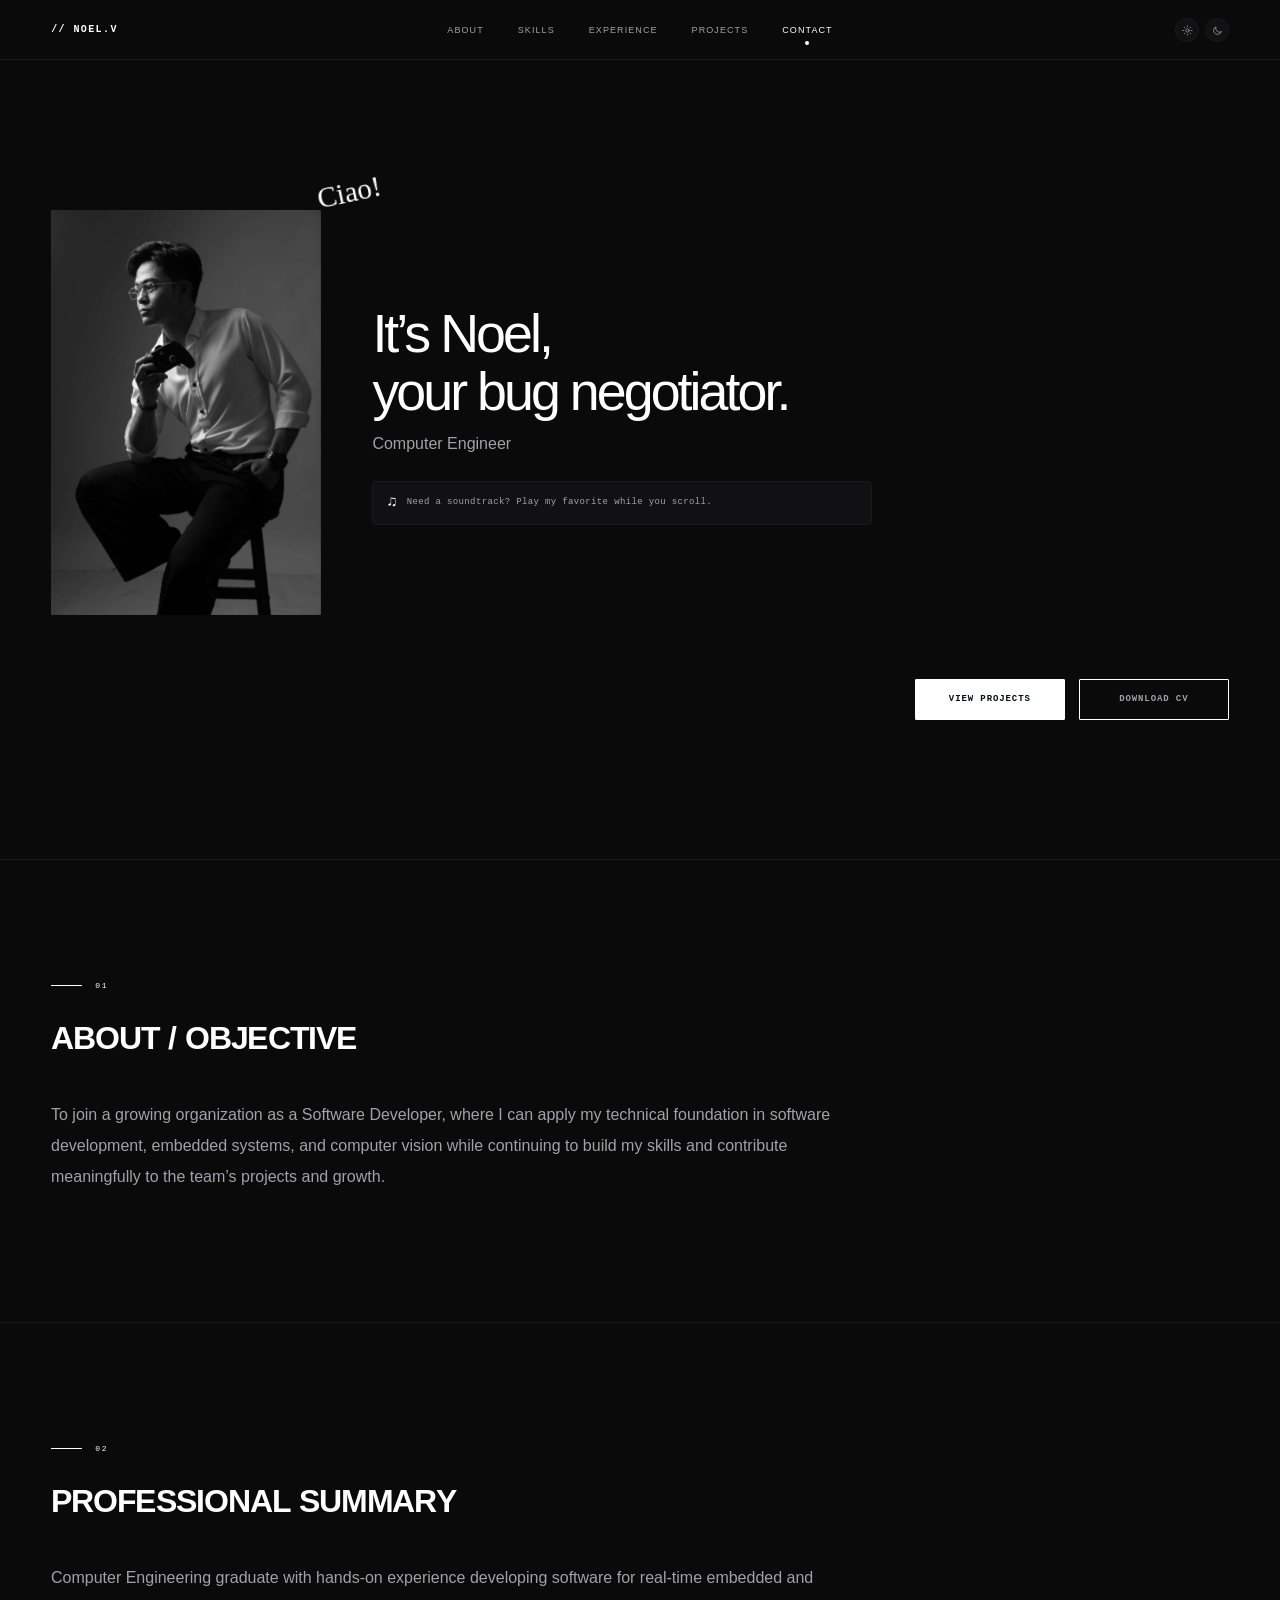
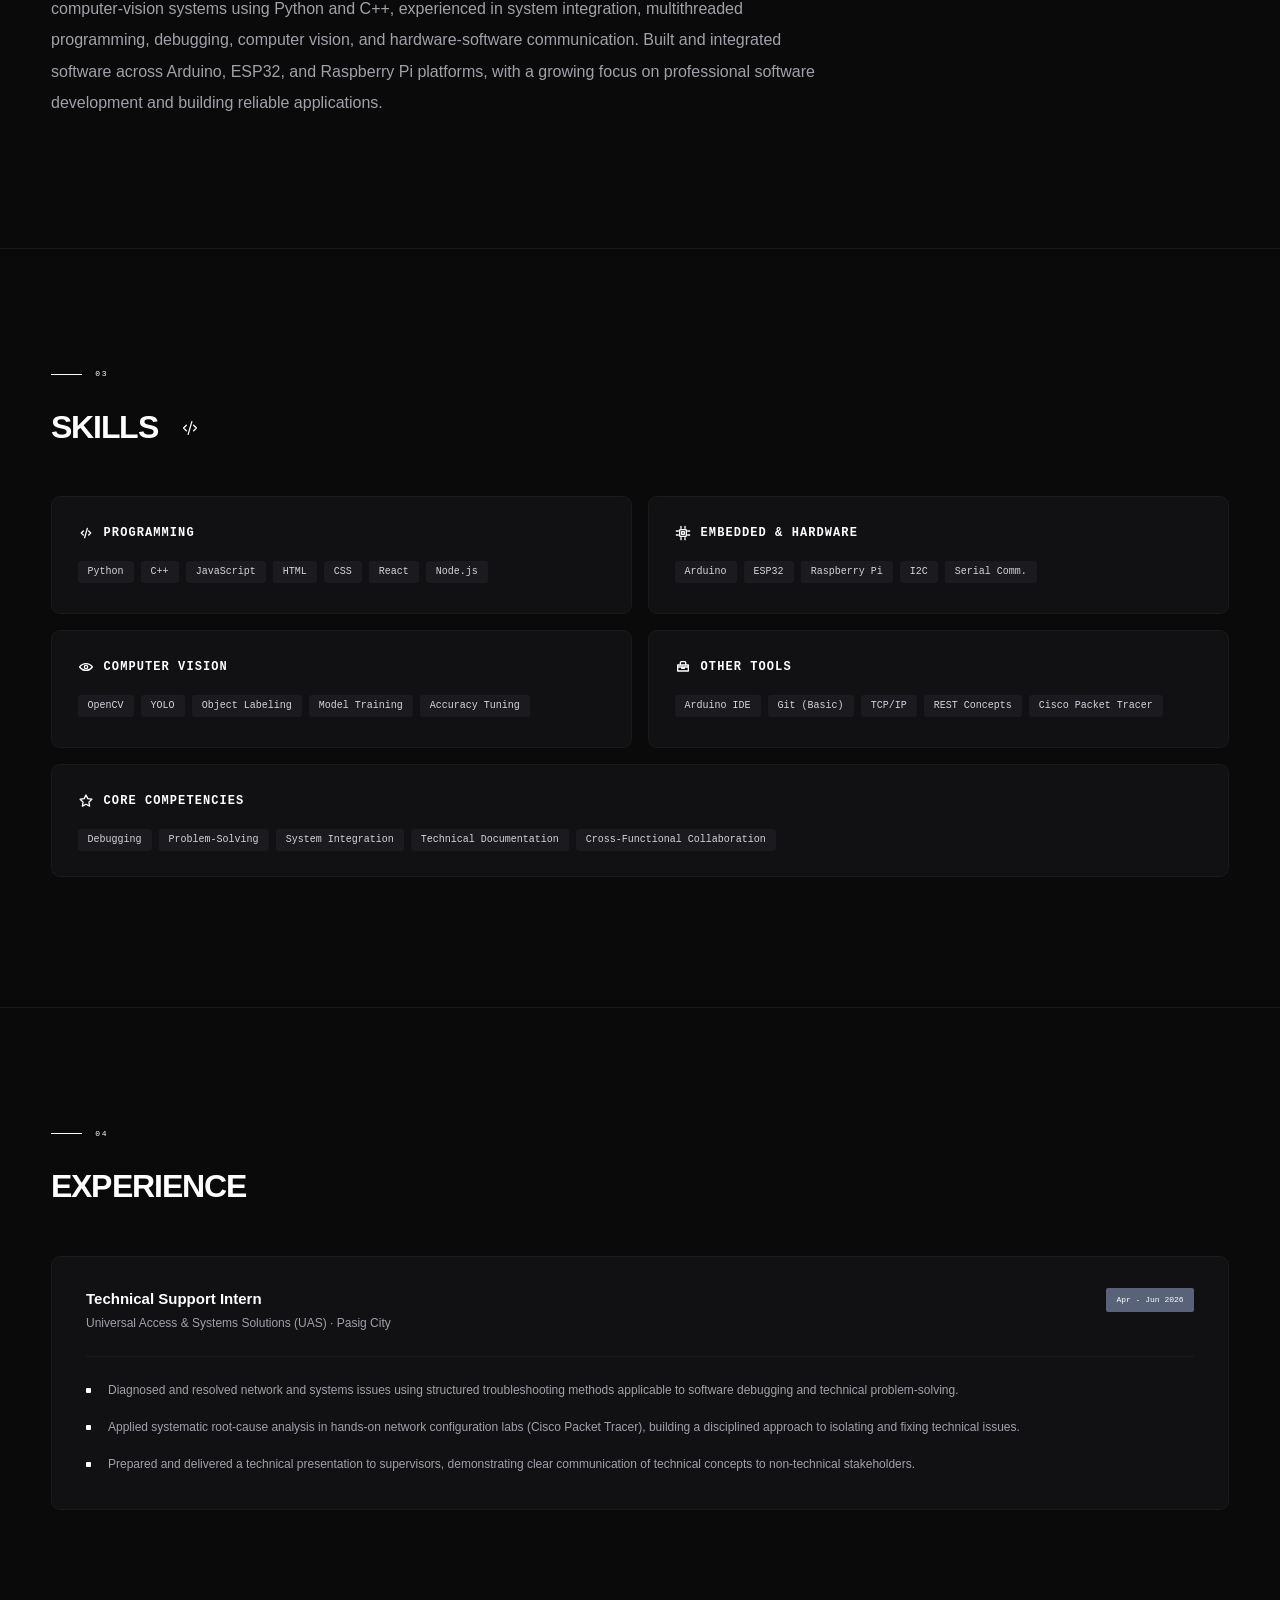
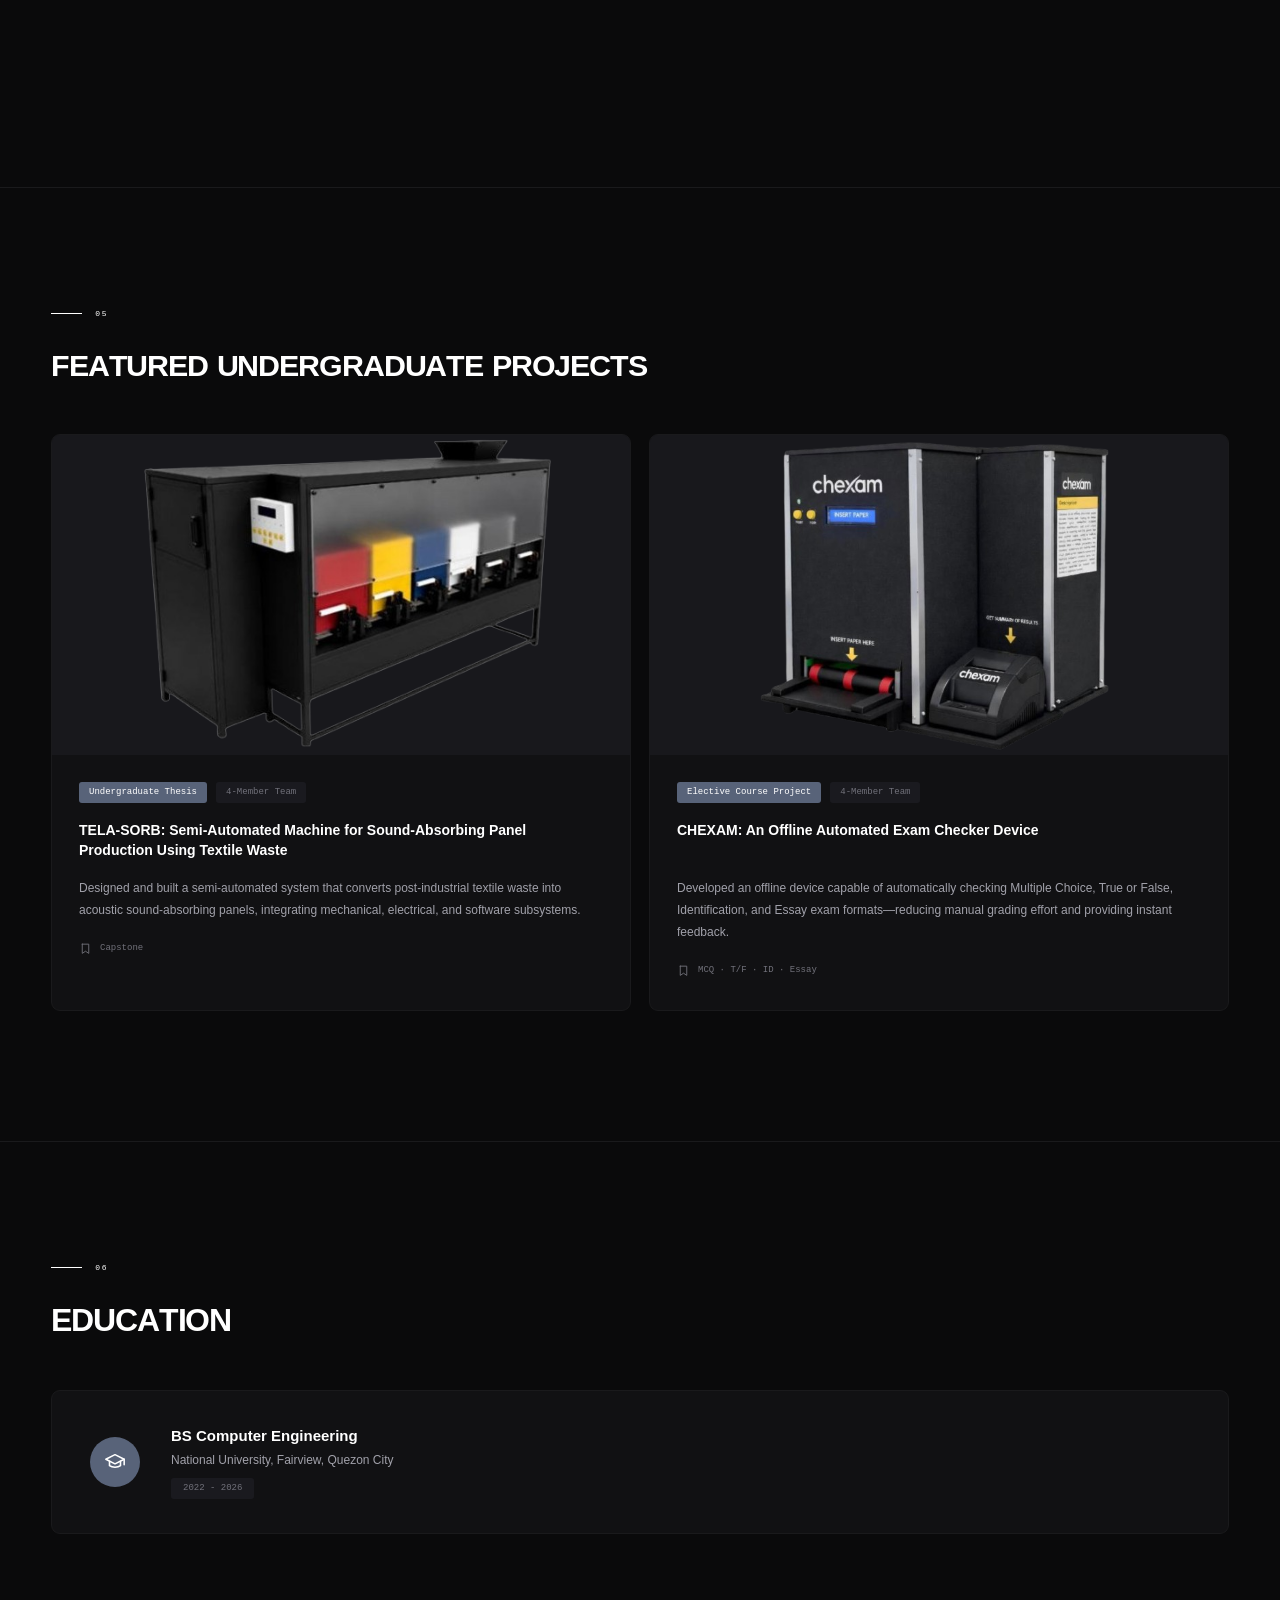
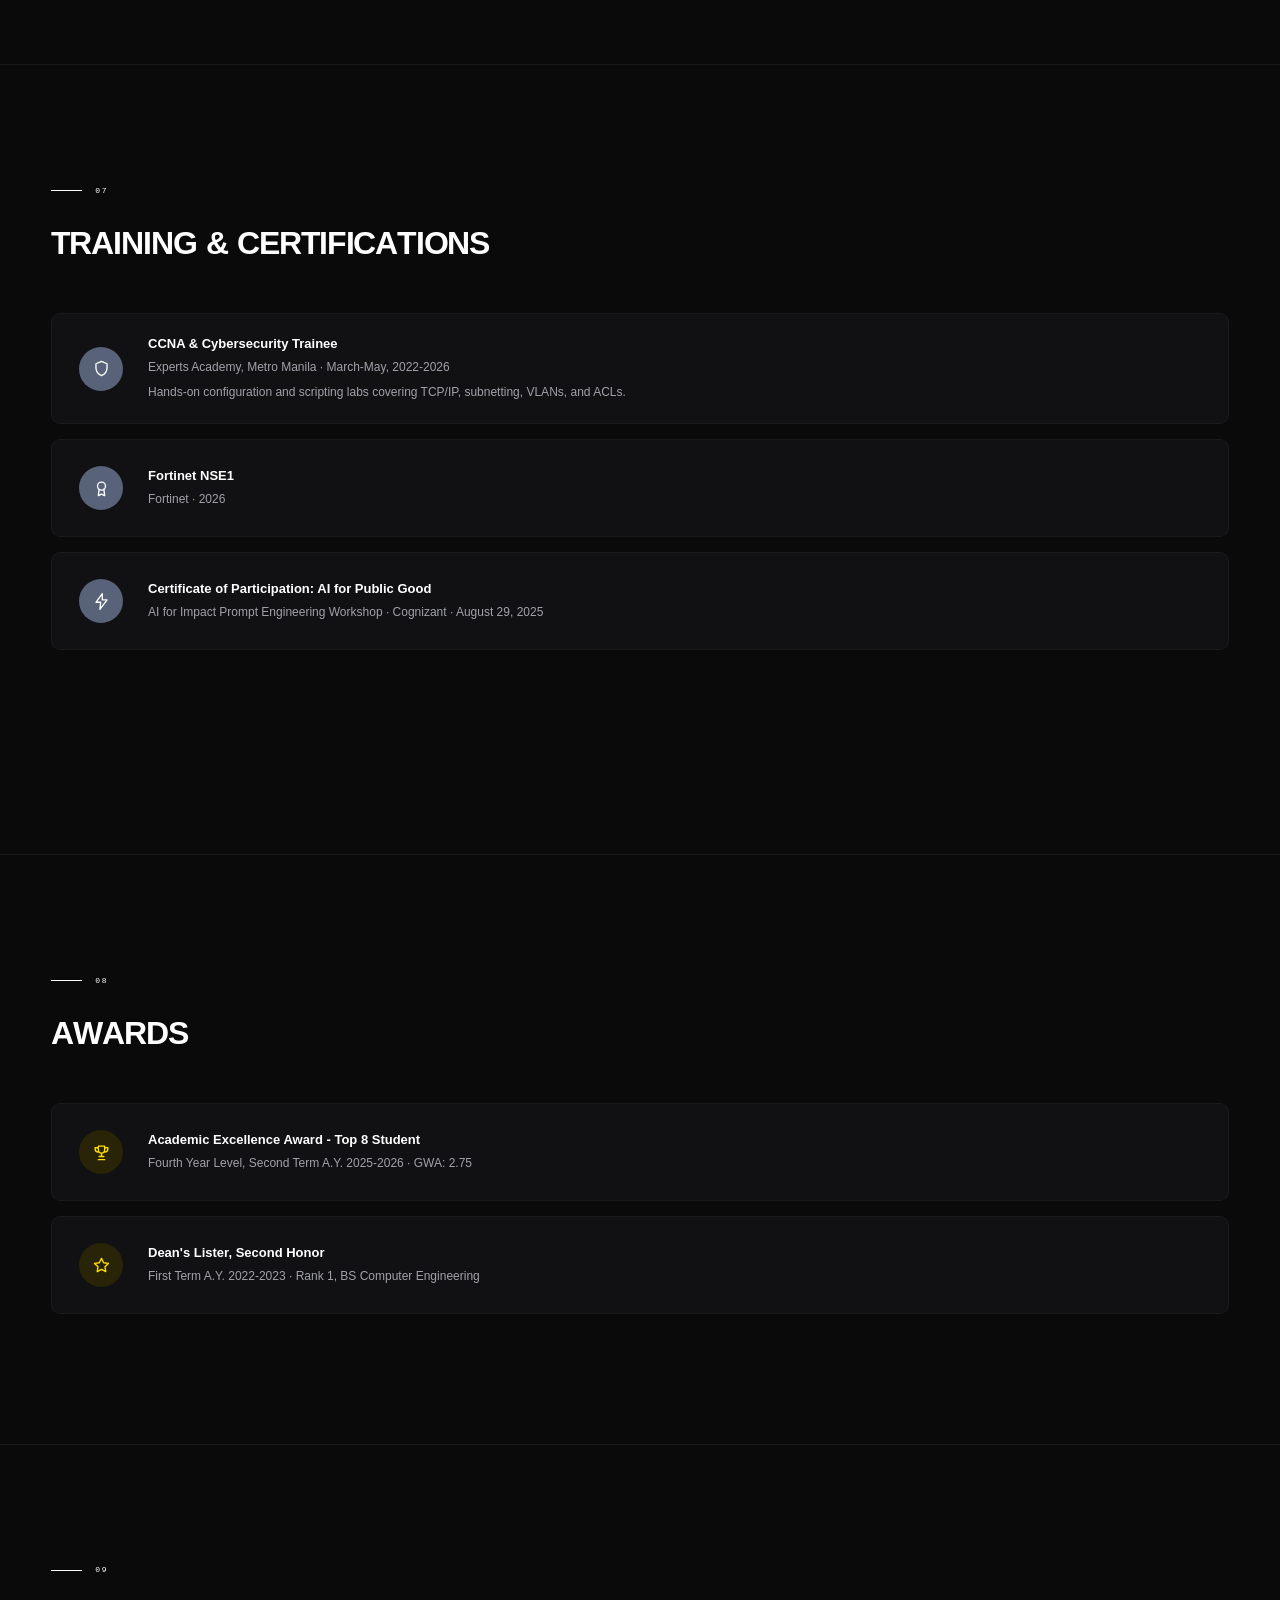
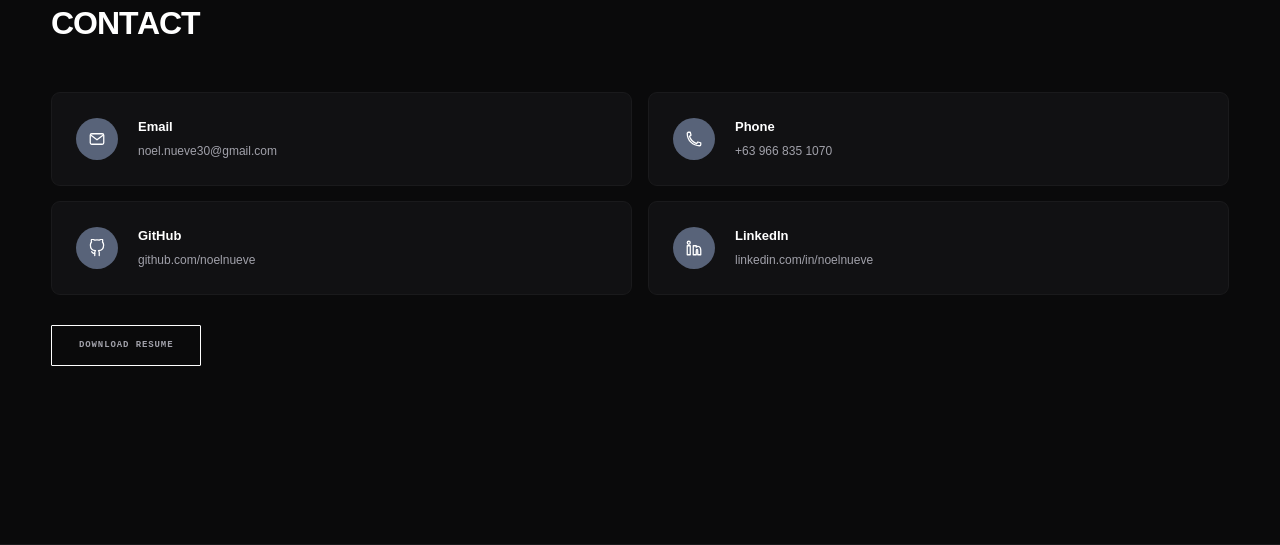
==== commit cf75c11a: "Update portfolio animations, theme colors, and hero transitions" ====
--- a/index.html
+++ b/index.html
@@ -55,8 +55,12 @@
       <section class="hero" id="home">
         <div class="hero-content">
           <div class="portrait-wrap">
+            <span class="portrait-depth portrait-depth-one" aria-hidden="true"></span>
+            <span class="portrait-depth portrait-depth-two" aria-hidden="true"></span>
+            <span class="portrait-depth portrait-depth-three" aria-hidden="true"></span>
             <div class="asset-frame portrait-frame">
-              <img src="assets/profile/hero-photo.jpg" alt="Portrait of Noel V." data-fallback="portrait-placeholder">
+              <img class="hero-photo hero-photo-dark" src="assets/profile/hero-photo-dark.jpg" alt="Portrait of Noel V." data-fallback="portrait-placeholder">
+              <img class="hero-photo hero-photo-light" src="assets/profile/hero-photo-light.jpg" alt="" aria-hidden="true" data-fallback="portrait-placeholder">
               <div class="asset-placeholder portrait-placeholder" aria-hidden="true">
                 <svg><use href="#icon-user"/></svg>
                 <span>Portrait</span>
@@ -67,6 +71,32 @@
           <div class="hero-copy">
             <h1>It’s Noel,<br>your bug negotiator.</h1>
             <p>Computer Engineer</p><!-- TODO: swap for target role -->
+            <!-- Optional Spotify Easter egg: player is created only after visitor interaction. -->
+            <section class="music-drawer" id="music-drawer" aria-label="Music player">
+              <button class="music-toggle" id="music-toggle" type="button" aria-expanded="false" aria-controls="music-panel">
+                <span aria-hidden="true">♫</span>
+                <span class="music-toggle-text">Need a soundtrack? Play my favorite while you scroll.</span>
+              </button>
+                <div class="music-panel" id="music-panel" aria-hidden="true" inert>
+                <div class="music-now-playing">
+                  <div>
+                    <span class="music-eyebrow">Now Playing</span>
+                    <strong>Soft Spot</strong>
+                    <small>keshi</small>
+                  </div>
+                  <div class="music-equalizer" aria-hidden="true"><span></span><span></span><span></span><span></span><span></span></div>
+                </div>
+                <div class="music-controls">
+                  <button class="music-control" id="music-play" type="button" aria-label="Play Soft Spot by keshi" disabled>Play</button>
+                  <button class="music-collapse" id="music-collapse" type="button" aria-label="Collapse music player">↑</button>
+                </div>
+                <p class="music-status" id="music-status" aria-live="polite">Preparing Spotify player…</p>
+                <div class="spotify-embed-shell" id="spotify-embed-shell">
+                  <div id="spotify-embed" aria-label="Official Spotify player for Soft Spot by keshi"></div>
+                </div>
+                <a class="music-fallback" id="music-fallback" href="https://open.spotify.com/track/5pmITEphUtjpCLmKiYIPl9" target="_blank" rel="noreferrer" hidden>Open Soft Spot on Spotify ↗</a>
+              </div>
+            </section>
           </div>
         </div>
         <div class="hero-actions">
--- a/style.css
+++ b/style.css
@@ -3,14 +3,19 @@
   --panel-bg: #111113;
   --panel-image: #18181c;
   --tag-bg: #1a1a1f;
-  --accent: #00f0ff;
-  --accent-soft: #0f2629;
+  --accent: #ffffff;
+  --accent-soft: #586379;
   --heading: #ffffff;
   --body: #a1a1aa;
   --subtle: #71717a;
   --border: #1a1a1c;
   --award: #ffe000;
   --award-soft: #292407;
+  --grey-1: #d9d9d9;
+  --grey-2: #b5b5b5;
+  --grey-3: #8f8f8f;
+  --grey-4: #696969;
+  --grey-5: #454545;
   --radius: 9px;
   --page-padding: clamp(32px, 4vw, 80px);
   --portrait-size: clamp(270px, 20vw, 380px);
@@ -36,13 +41,21 @@
   --panel-bg: #ffffff;
   --panel-image: #e9e9ec;
   --tag-bg: #ededf0;
-  --heading: #101014;
-  --body: #55555e;
-  --subtle: #777780;
+  --accent: #2596be;
+  --heading: #2596be;
+  --body: #2596be;
+  --subtle: #1c7799;
   --border: #dddddf;
 }
 
 a { color: inherit; text-decoration: none; }
+a[href]:not(.project-card) { transition: transform .25s ease, box-shadow .25s ease, text-shadow .25s ease; }
+a[href]:not(.project-card):hover,
+a[href]:not(.project-card):focus-visible {
+  transform: translateY(-3px) scale(1.02);
+  box-shadow: 0 12px 24px rgba(0, 0, 0, .2);
+  text-shadow: 0 8px 16px rgba(0, 0, 0, .3);
+}
 button, a { -webkit-tap-highlight-color: transparent; }
 svg { display: block; fill: none; stroke: currentColor; stroke-linecap: round; stroke-linejoin: round; stroke-width: 1.7; }
 .svg-sprite { position: absolute; width: 0; height: 0; overflow: hidden; }
@@ -111,10 +124,35 @@
   gap: clamp(32px, 4vw, 72px);
 }
 
-.portrait-wrap { position: relative; }
-.portrait-frame { width: var(--portrait-size); height: auto; aspect-ratio: 2 / 3; background: #222225; }
+.portrait-wrap { position: relative; isolation: isolate; }
+.portrait-depth { position: absolute; inset: 0; display: block; pointer-events: none; }
+.portrait-depth-one { z-index: -3; background: var(--grey-5); animation: portrait-depth-wave-one 3.8s ease-in-out infinite; }
+.portrait-depth-two { z-index: -2; background: var(--grey-4); animation: portrait-depth-wave-two 3.8s ease-in-out infinite; }
+.portrait-depth-three { z-index: -1; background: var(--grey-3); animation: portrait-depth-wave-three 3.8s ease-in-out infinite; }
+.portrait-frame { z-index: 1; width: var(--portrait-size); height: auto; aspect-ratio: 2 / 3; background: #222225; perspective: 900px; }
 .portrait-frame img { filter: grayscale(100%); }
+.portrait-frame .hero-photo { position: absolute; inset: 0; z-index: 2; width: 100%; height: 100%; backface-visibility: hidden; transform-origin: center; transition: opacity .65s ease, transform .75s cubic-bezier(.22, .61, .36, 1); }
+.hero-photo-dark { opacity: 1; transform: rotateY(0) scale(1); }
+.hero-photo-light { opacity: 0; transform: rotateY(-14deg) scale(.98); }
+body.light-theme .hero-photo-dark { opacity: 0; transform: rotateY(14deg) scale(.98); }
+body.light-theme .hero-photo-light { opacity: 1; transform: rotateY(0) scale(1); }
+body.light-theme .hero-photo-light { filter: none; }
 .hello-note { position: absolute; z-index: 2; top: -32px; right: -60px; color: var(--heading); font-family: "Segoe Print", "Bradley Hand", cursive; font-size: 29px; line-height: 1; transform: rotate(-12deg); }
+
+@keyframes portrait-depth-wave-one {
+  0%, 100% { transform: translate3d(10px, 10px, 0); }
+  50% { transform: translate3d(13px, 7px, 0); }
+}
+
+@keyframes portrait-depth-wave-two {
+  0%, 100% { transform: translate3d(7px, 7px, 0); }
+  50% { transform: translate3d(5px, 10px, 0); }
+}
+
+@keyframes portrait-depth-wave-three {
+  0%, 100% { transform: translate3d(4px, 4px, 0); }
+  50% { transform: translate3d(7px, 3px, 0); }
+}
 
 .asset-frame { position: relative; overflow: hidden; }
 .asset-frame img { position: relative; z-index: 2; width: 100%; height: 100%; display: block; object-fit: cover; }
@@ -126,8 +164,43 @@
 .portrait-placeholder span { font-family: var(--font-mono); font-size: 10px; letter-spacing: .12em; text-transform: uppercase; }
 
 .hero-copy { align-self: center; padding-top: 4px; }
-.hero-copy h1 { margin: 0; color: var(--heading); font-size: clamp(3rem, 4.2vw, 5.25rem); font-weight: 400; letter-spacing: -.055em; line-height: 1.08; white-space: nowrap; }
-.hero-copy p { margin: 7px 0 0; color: var(--body); font-size: clamp(1rem, 1.1vw, 1.25rem); line-height: 1.3; }
+.hero-copy h1 { margin: 0; color: var(--heading); font-size: clamp(3rem, 4.2vw, 5.25rem); font-weight: 400; letter-spacing: -.055em; line-height: 1.08; white-space: nowrap; animation: hero-heading-3d-flow 2.8s ease-in-out infinite; transform-origin: left center; }
+.hero-copy p { margin: clamp(14px, 1vw, 20px) 0 0; color: var(--body); font-size: clamp(1rem, 1.1vw, 1.25rem); line-height: 1.3; }
+.music-drawer { width: min(100%, 500px); margin-top: clamp(18px, 2vw, 28px); overflow: hidden; border: 1px solid var(--border); border-radius: 4px; background: var(--panel-bg); color: var(--body); }
+.music-toggle { width: 100%; min-height: 42px; padding: 11px 14px; display: flex; align-items: center; gap: 10px; border: 0; background: transparent; color: inherit; cursor: pointer; font-family: var(--font-mono); font-size: clamp(9px, .6vw, 11px); letter-spacing: .04em; text-align: left; }
+.music-toggle > span:first-child { color: var(--accent); font-size: 15px; line-height: 1; }
+.music-toggle-text { line-height: 1.45; }
+.music-panel { max-height: 0; overflow: hidden; opacity: 0; transform: translateY(-10px); transition: max-height .4s ease, opacity .3s ease, transform .4s ease, padding .4s ease; }
+.music-drawer.is-expanded { border-color: #303036; box-shadow: 0 18px 36px rgba(0, 0, 0, .2); }
+.music-drawer.is-expanded .music-panel { max-height: 320px; padding: 14px; opacity: 1; transform: none; }
+.music-now-playing { display: flex; align-items: center; justify-content: space-between; gap: 16px; }
+.music-eyebrow, .music-now-playing strong, .music-now-playing small { display: block; }
+.music-eyebrow { margin-bottom: 2px; color: var(--accent); font-family: var(--font-mono); font-size: 8px; letter-spacing: .12em; text-transform: uppercase; }
+.music-now-playing strong { color: var(--heading); font-size: 13px; line-height: 1.25; }
+.music-now-playing small { margin-top: 1px; color: var(--body); font-size: 10px; }
+.music-equalizer { height: 24px; display: flex; align-items: end; gap: 3px; }
+.music-equalizer span { width: 3px; height: var(--bar-height); border-radius: 1px; background: var(--body); }
+.music-equalizer span:nth-child(1) { --bar-height: 7px; }
+.music-equalizer span:nth-child(2) { --bar-height: 16px; }
+.music-equalizer span:nth-child(3) { --bar-height: 10px; }
+.music-equalizer span:nth-child(4) { --bar-height: 20px; }
+.music-equalizer span:nth-child(5) { --bar-height: 8px; }
+.music-drawer.is-playing .music-equalizer span { animation: music-equalizer .7s ease-in-out infinite alternate; }
+.music-drawer.is-playing .music-equalizer span:nth-child(2) { animation-delay: -.2s; }
+.music-drawer.is-playing .music-equalizer span:nth-child(3) { animation-delay: -.42s; }
+.music-drawer.is-playing .music-equalizer span:nth-child(4) { animation-delay: -.12s; }
+.music-drawer.is-playing .music-equalizer span:nth-child(5) { animation-delay: -.31s; }
+@keyframes music-equalizer { from { transform: scaleY(.42); } to { transform: scaleY(1); } }
+.music-controls { margin-top: 12px; display: flex; align-items: center; justify-content: space-between; gap: 10px; }
+.music-control, .music-collapse { min-height: 30px; border: 1px solid var(--border); border-radius: 3px; background: var(--tag-bg); color: var(--heading); cursor: pointer; font-family: var(--font-mono); font-size: 9px; letter-spacing: .08em; }
+.music-control { min-width: 72px; padding: 0 12px; }
+.music-control:disabled { cursor: wait; opacity: .65; }
+.music-collapse { width: 30px; padding: 0; color: var(--body); }
+.music-status { min-height: 16px; margin: 9px 0 7px; color: var(--subtle); font-size: 9px; line-height: 1.5; }
+.spotify-embed-shell { min-height: 80px; overflow: hidden; border-radius: 4px; }
+#spotify-embed iframe { display: block; width: 100%; border: 0; border-radius: 4px; }
+.music-fallback { display: inline-flex; margin-top: 8px; color: var(--accent); font-family: var(--font-mono); font-size: 9px; letter-spacing: .04em; }
+.music-drawer.has-error .spotify-embed-shell { display: none; }
 .hero-actions { width: 100%; margin: clamp(60px, 5vw, 100px) 0 0; display: flex; justify-content: flex-end; gap: 14px; }
 
 .button { min-width: clamp(150px, 11vw, 200px); height: clamp(40px, 3.2vw, 52px); padding: 0 clamp(18px, 1.5vw, 28px); display: inline-flex; align-items: center; justify-content: center; border: 1px solid var(--accent); border-radius: 1px; font-family: var(--font-mono); font-size: clamp(9px, .58vw, 11px); font-weight: 700; letter-spacing: .1em; text-transform: uppercase; }
@@ -149,6 +222,152 @@
 .section-heading h2 { margin: 0; color: var(--heading); font-size: clamp(2rem, 2.4vw, 3.25rem); line-height: 1.05; letter-spacing: -.035em; text-transform: uppercase; }
 .heading-with-icon h2 { display: flex; align-items: center; gap: 12px; }
 .heading-with-icon h2 svg { width: 22px; height: 22px; color: var(--accent); stroke-width: 1.4; }
+
+/* One-time GREY 3D heading entrance. The resting state stays unchanged. */
+.heading-3d-enter {
+  animation: heading-3d-grey 1s cubic-bezier(.22, .8, .24, 1) both;
+  transform-origin: left center;
+  will-change: transform, text-shadow, opacity;
+}
+
+@keyframes heading-3d-grey {
+  0% {
+    opacity: 0;
+    transform: translate3d(-.05em, .14em, 0) skewX(-5deg);
+    text-shadow:
+      1px 1px 0 var(--grey-1),
+      2px 2px 0 var(--grey-2),
+      4px 4px 0 var(--grey-3),
+      6px 6px 0 var(--grey-4),
+      9px 9px 0 var(--grey-5);
+  }
+  58% {
+    opacity: 1;
+    transform: translate3d(.025em, -.025em, 0) skewX(1deg);
+    text-shadow:
+      1px 1px 0 var(--grey-1),
+      2px 2px 0 var(--grey-2),
+      3px 3px 0 var(--grey-3),
+      4px 4px 0 var(--grey-4);
+  }
+  100% {
+    opacity: 1;
+    transform: none;
+    text-shadow: none;
+  }
+}
+
+@keyframes hero-heading-3d-flow {
+  0%,
+  100% {
+    transform: translate3d(0, 0, 0);
+    text-shadow:
+      1px 1px 0 var(--grey-1),
+      2px 2px 0 var(--grey-2),
+      3px 3px 0 var(--grey-3),
+      4px 4px 0 var(--grey-4);
+  }
+  34% {
+    transform: translate3d(.018em, -.035em, 0);
+    text-shadow:
+      1px 2px 0 var(--grey-1),
+      3px 4px 0 var(--grey-2),
+      5px 6px 0 var(--grey-3),
+      7px 8px 0 var(--grey-4),
+      9px 10px 0 var(--grey-5);
+  }
+  68% {
+    transform: translate3d(-.012em, .018em, 0);
+    text-shadow:
+      1px 1px 0 var(--grey-1),
+      2px 3px 0 var(--grey-2),
+      4px 5px 0 var(--grey-3),
+      5px 6px 0 var(--grey-4);
+  }
+}
+
+/* Letter wave follows the GREY 3D entrance without changing heading colors. */
+.wave-letter {
+  display: inline-block;
+  will-change: transform;
+}
+
+.wave-text {
+  display: inline;
+}
+
+.wave-letter--space {
+  width: .28em;
+}
+
+.heading-3d-enter .wave-letter {
+  animation: heading-letter-wave .62s cubic-bezier(.22, .8, .24, 1) calc(.42s + var(--wave-delay, 0ms)) both;
+}
+
+@keyframes heading-letter-wave {
+  0% { transform: translateY(0) scale(1); }
+  38% { transform: translateY(-.16em) scale(1.025); }
+  68% { transform: translateY(.035em) scale(.995); }
+  100% { transform: none; }
+}
+
+/* Grouped content reveals only become hidden after JavaScript enhancement. */
+.content-reveal {
+  opacity: 0;
+  transform: translateY(16px);
+  will-change: transform, opacity;
+}
+
+.content-reveal.is-revealed {
+  animation: content-reveal .65s cubic-bezier(.22, .8, .24, 1) var(--reveal-delay, 140ms) both;
+}
+
+.project-card.content-reveal.is-revealed:hover,
+.project-card.content-reveal.is-revealed:focus-visible {
+  transform: translateY(-6px) scale(1.03);
+}
+
+@keyframes content-reveal {
+  from { opacity: 0; transform: translateY(16px); }
+  to { opacity: 1; transform: none; }
+}
+
+@media (prefers-reduced-motion: reduce) {
+  .hero-copy h1,
+  .heading-3d-enter,
+  .heading-3d-enter .wave-letter,
+  .content-reveal,
+  .content-reveal.is-revealed {
+    animation: none;
+    opacity: 1;
+    transform: none;
+  }
+
+  .portrait-depth {
+    animation: none;
+  }
+
+  .portrait-frame .hero-photo {
+    transition: none;
+  }
+
+  .music-panel,
+  .music-drawer.is-expanded .music-panel {
+    transition: none;
+    transform: none;
+  }
+
+  .music-drawer.is-playing .music-equalizer span {
+    animation: none;
+  }
+
+  a[href]:not(.project-card),
+  a[href]:not(.project-card):hover,
+  a[href]:not(.project-card):focus-visible {
+    transition: none;
+    transform: none;
+  }
+}
 .lead-copy { max-width: 790px; margin: 0; font-size: clamp(1rem, 1.05vw, 1.25rem); line-height: 1.95; }
 
 .text-section { min-height: 540px; }
@@ -164,7 +383,7 @@
 .skill-card h3 svg { width: 16px; height: 16px; stroke-width: 2; }
 .tag-list { display: flex; flex-wrap: wrap; gap: 7px; }
 .tag-list span { padding: 5px 10px; border-radius: 3px; background: var(--tag-bg); color: #d5d5da; font-family: var(--font-mono); font-size: clamp(10px, .6vw, 11px); line-height: 1.2; white-space: nowrap; }
-body.light-theme .tag-list span { color: #44444b; }
+body.light-theme .tag-list span { color: #2596be; }
 
 .experience-card, .education-card, .credential-row, .contact-grid a { border: 1px solid var(--border); border-radius: var(--radius); background: var(--panel-bg); }
 #experience { min-height: 780px; }
@@ -267,12 +486,15 @@
   .hello-note { right: -40px; }
   .hero-copy { width: 100%; text-align: center; }
   .hero-copy h1 { font-size: clamp(34px, 12vw, 48px); white-space: normal; }
+  .music-drawer { margin-inline: auto; text-align: left; }
+  .music-drawer.is-expanded .music-panel { max-height: 360px; }
   .hero-actions { margin-top: 42px; justify-content: center; flex-wrap: wrap; }
   .content-section, #projects { width: 100%; padding: 90px 20px; scroll-margin-top: 108px; }
   .text-section { min-height: 460px; }
   #about, #summary, #experience, #training { min-height: 0; }
   .section-heading { margin-bottom: 40px; }
   .section-heading h2, #projects .section-heading h2 { font-size: clamp(26px, 8vw, 33px); white-space: normal; }
+  .heading-3d-enter { transform-origin: left center; }
   .skills-grid, .project-grid, .contact-grid { grid-template-columns: 1fr; }
   .skill-card-wide { grid-column: auto; }
   .experience-top { flex-direction: column; }
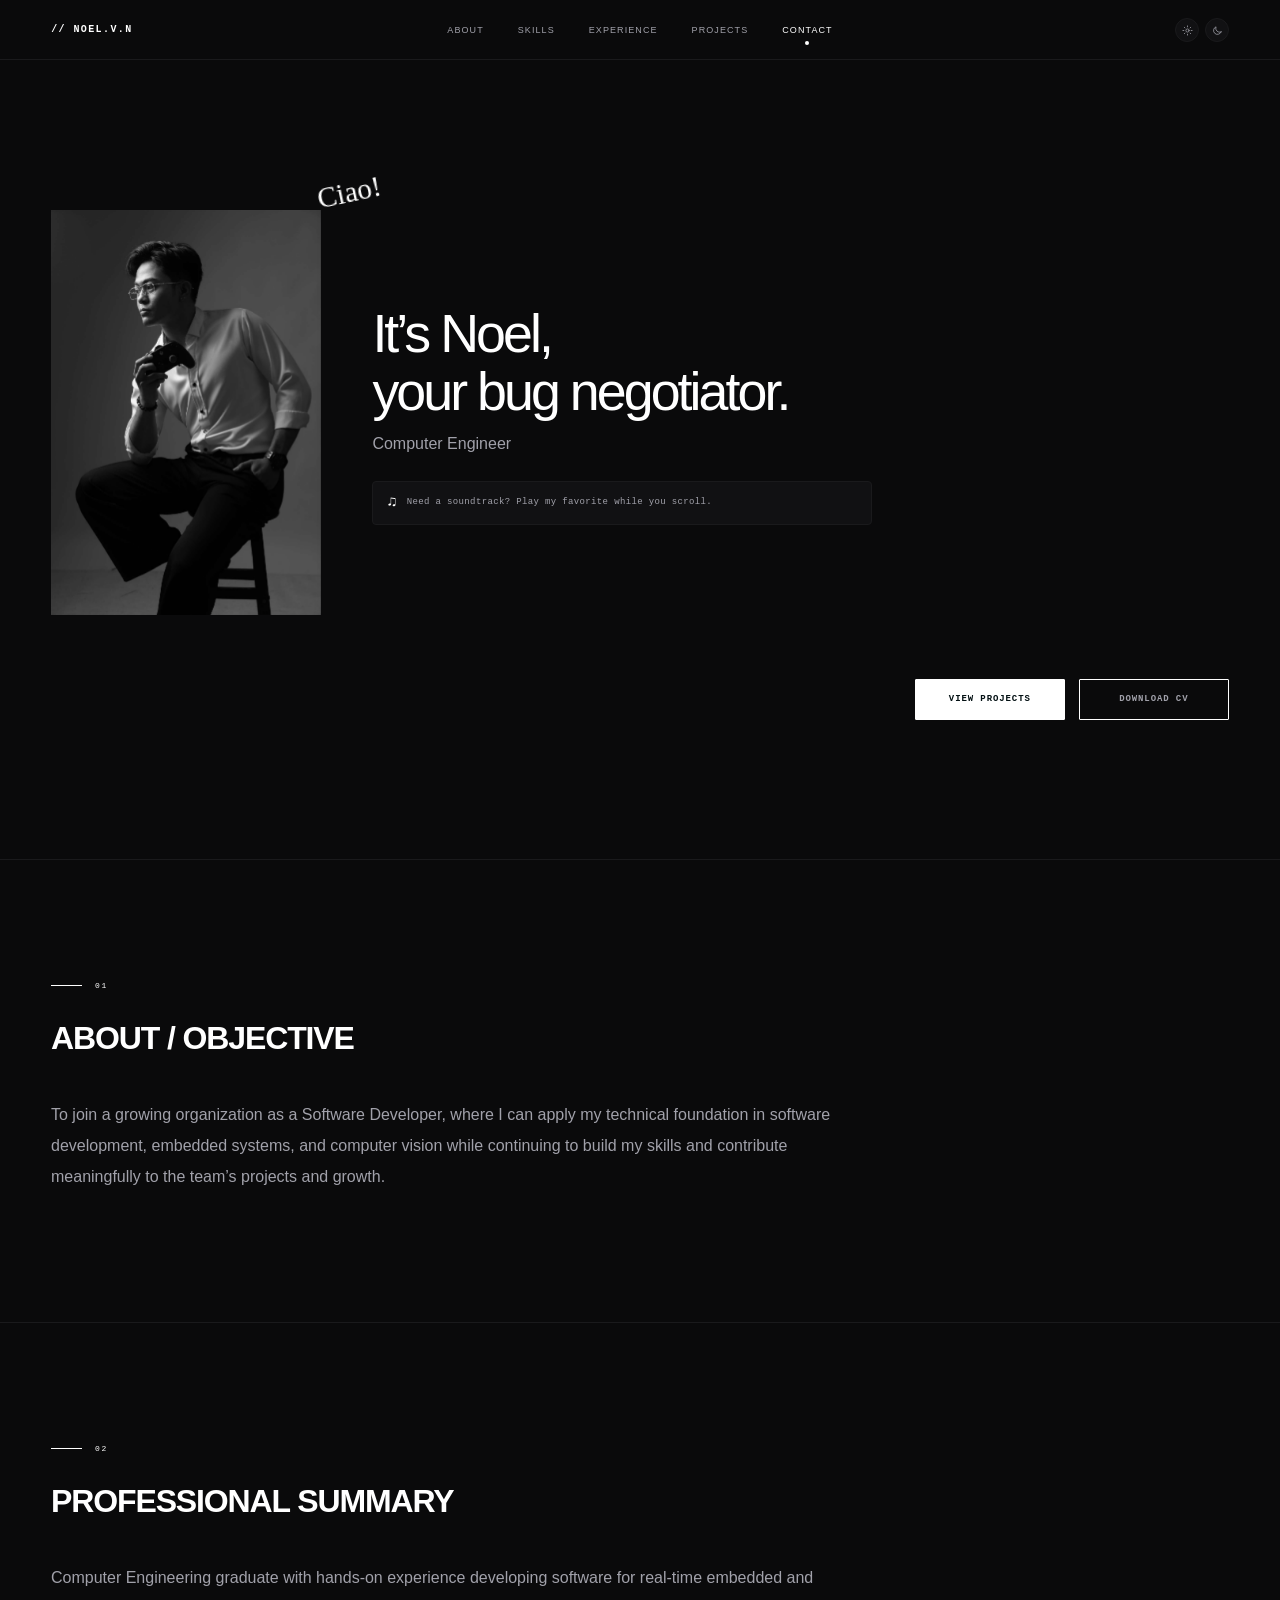
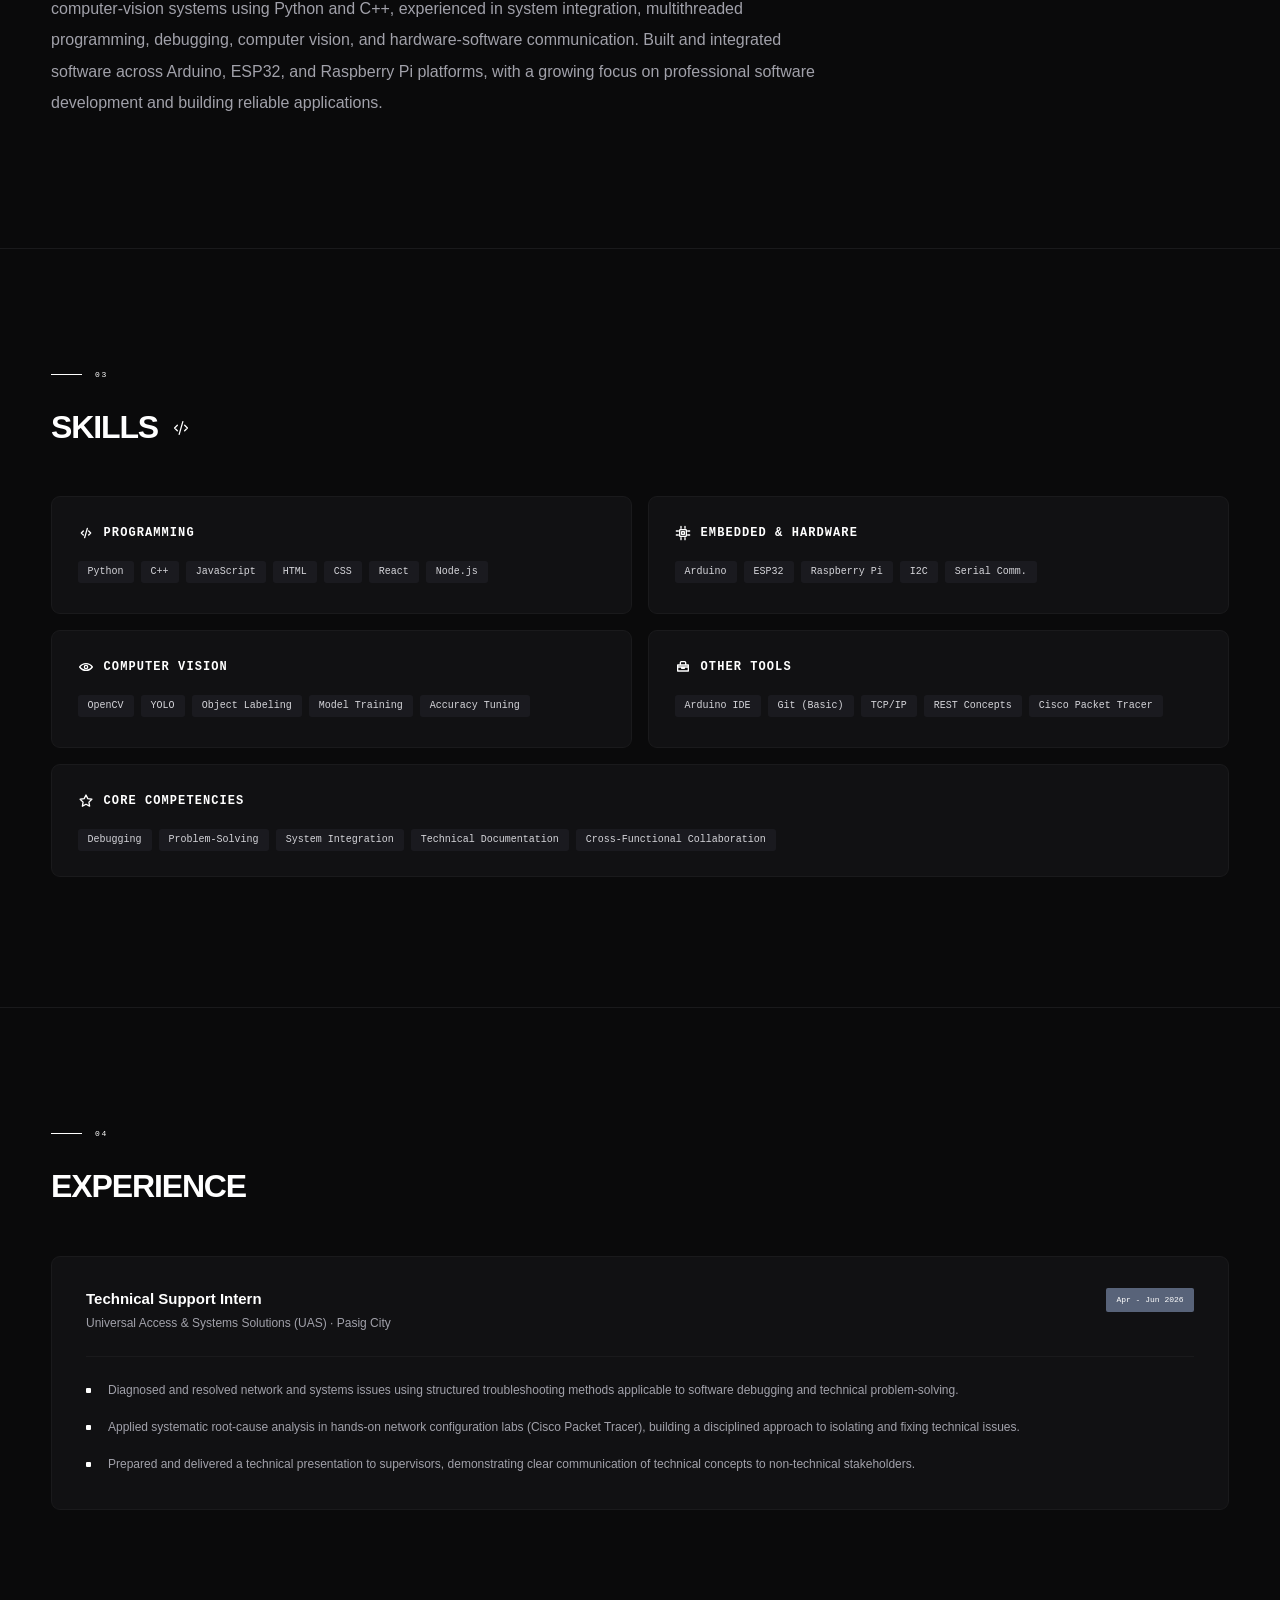
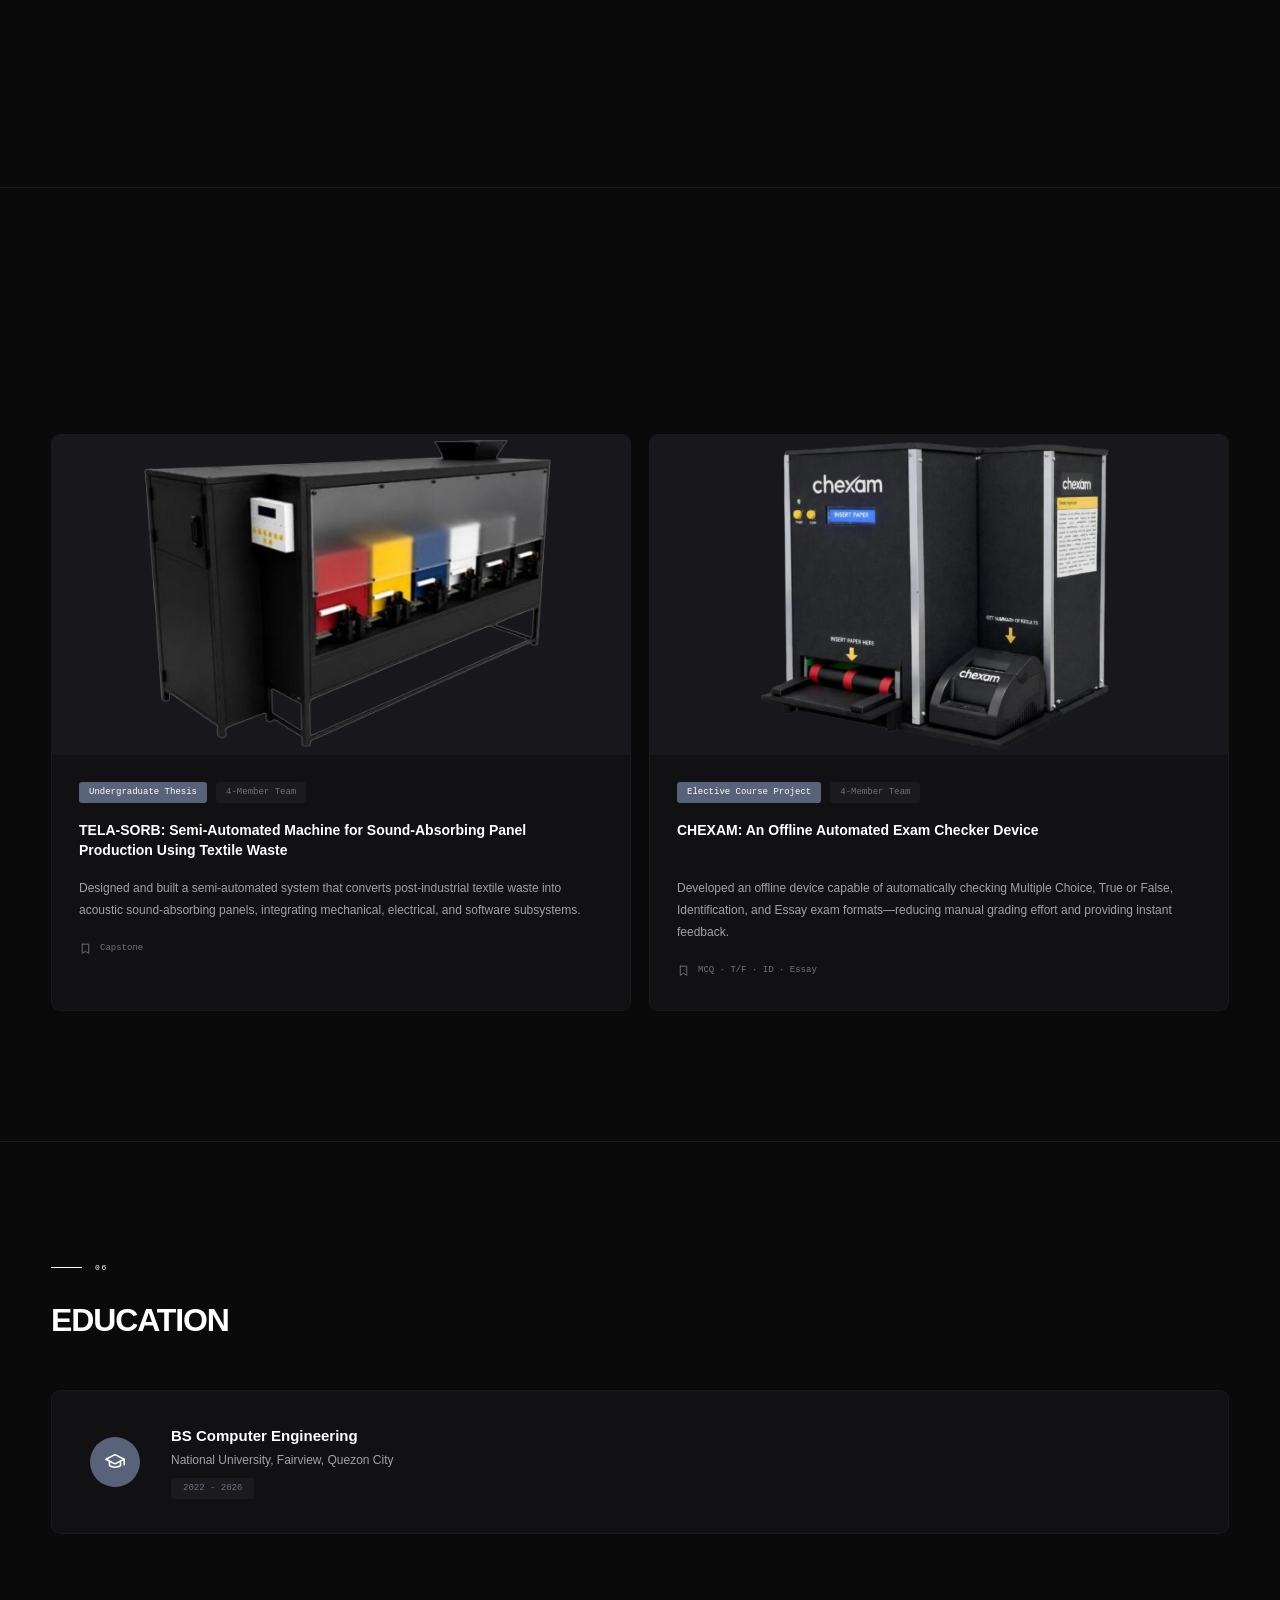
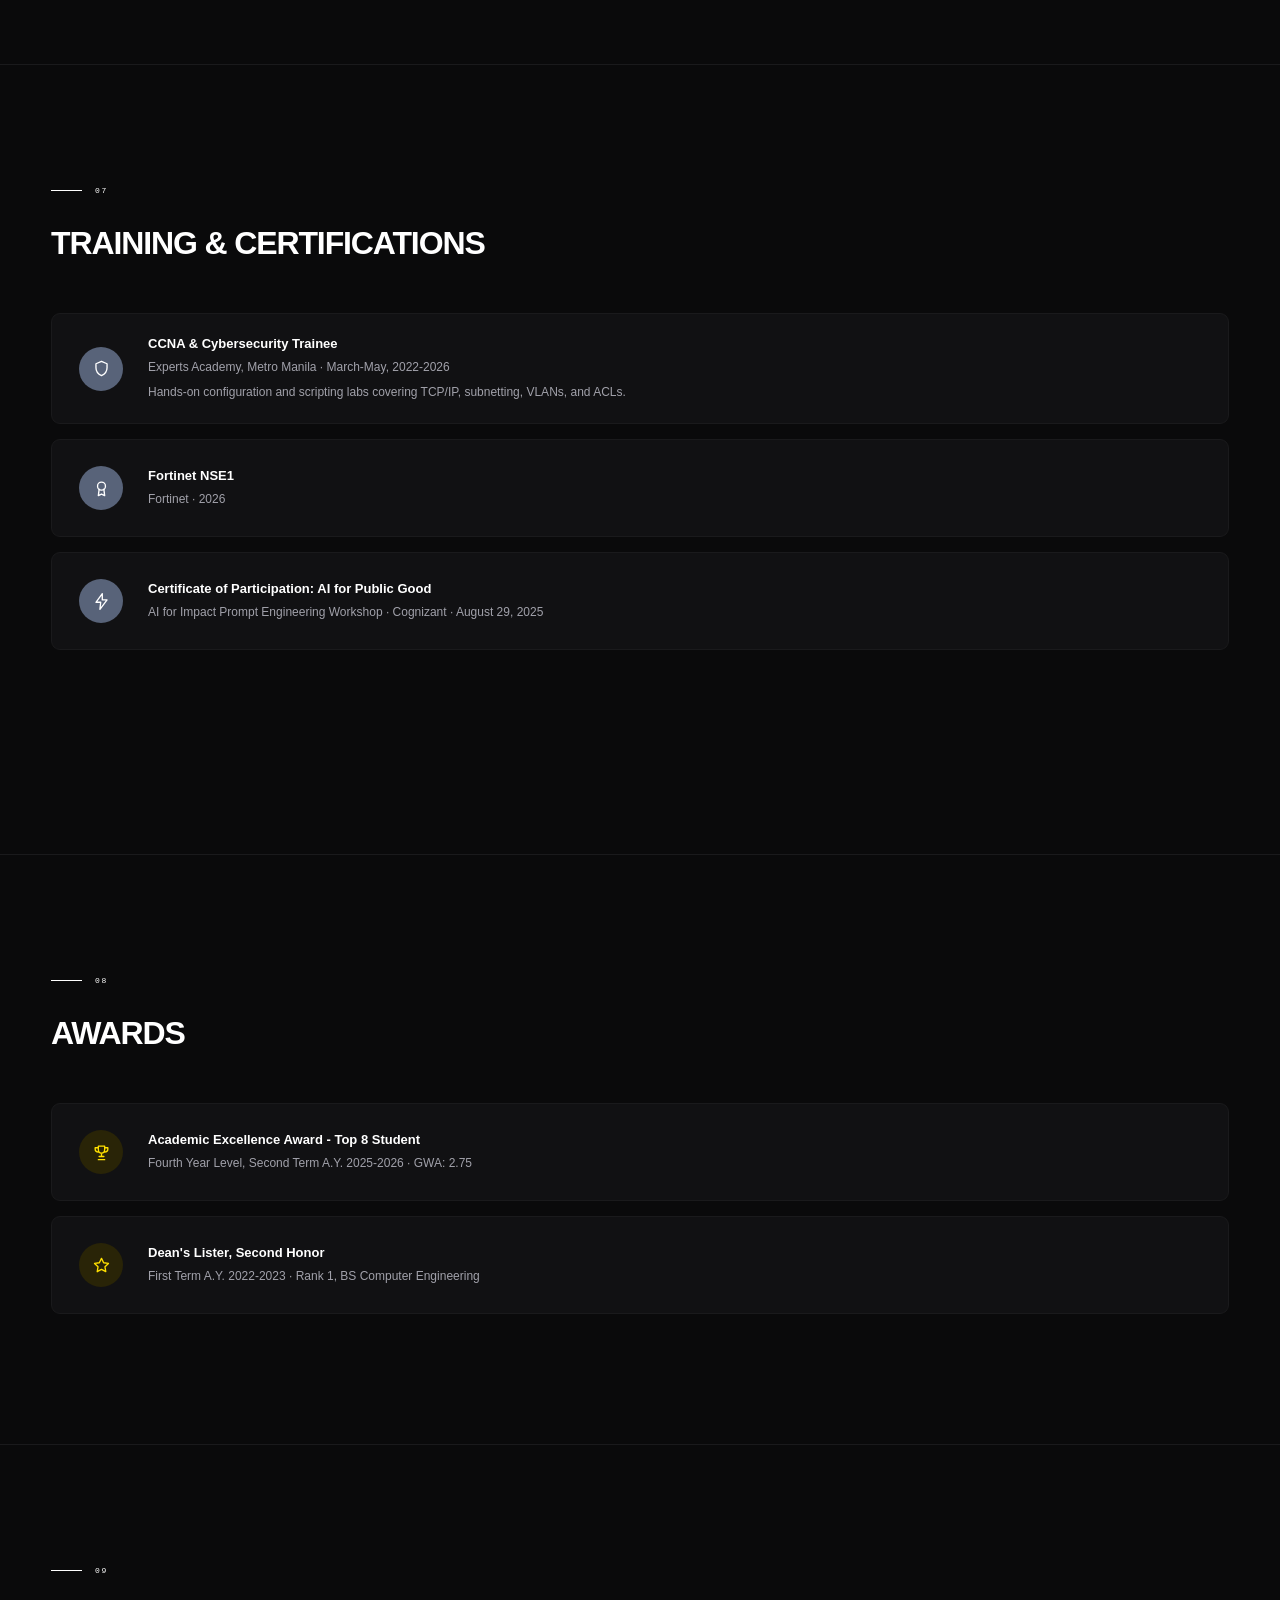
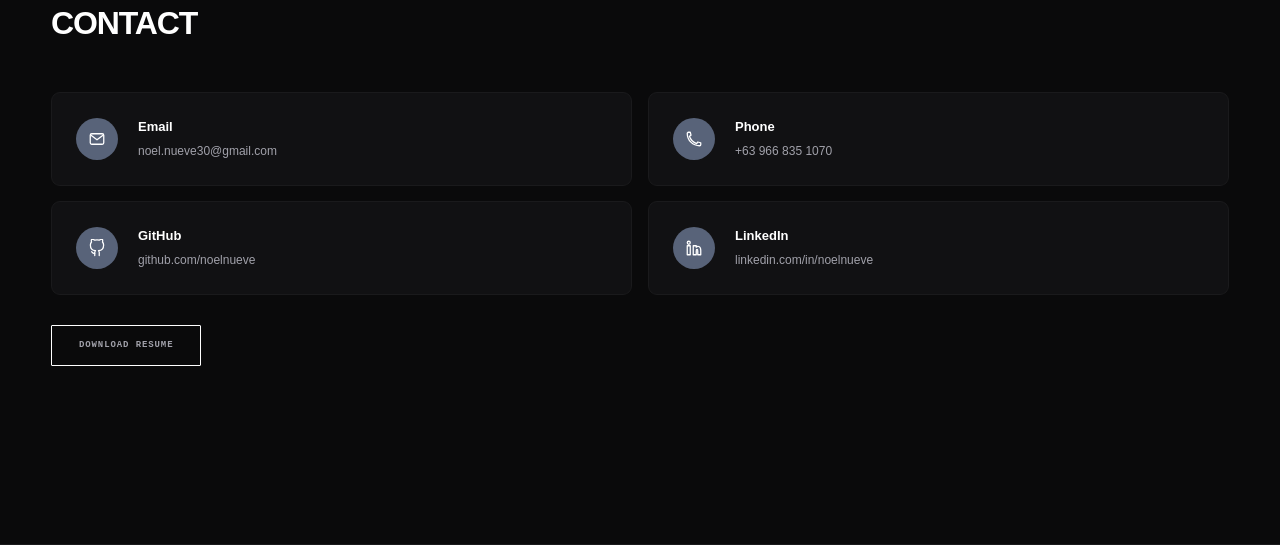
==== commit be9f4a68: "Update portfolio animations, theme colors, and hero transitions" ====
--- a/index.html
+++ b/index.html
@@ -34,7 +34,7 @@
     <!-- NAVIGATION -->
     <header class="topbar">
       <nav class="nav-wrap" aria-label="Primary navigation">
-        <a class="logo" href="#home" aria-label="Noel V. home"><span>//</span> NOEL.V</a>
+        <a class="logo" href="#home" aria-label="Noel V. home"><span>//</span> NOEL.V.N</a>
         <div class="nav-links">
           <a href="#about">About</a>
           <a href="#skills">Skills</a>
--- a/style.css
+++ b/style.css
@@ -43,8 +43,8 @@
   --tag-bg: #ededf0;
   --accent: #2596be;
   --heading: #2596be;
-  --body: #2596be;
-  --subtle: #1c7799;
+  --body: #202024;
+  --subtle: #5b5b63;
   --border: #dddddf;
 }
 
@@ -100,6 +100,16 @@
 
 .nav-links { display: flex; align-items: center; gap: 34px; height: 100%; }
 .nav-links a { position: relative; color: var(--body); font-size: clamp(9px, .55vw, 11px); line-height: 60px; letter-spacing: .12em; text-transform: uppercase; }
+.nav-links a[href]:not(.project-card),
+a.logo[href]:not(.project-card) { transition: text-shadow .25s ease; }
+.nav-links a[href]:not(.project-card):hover,
+.nav-links a[href]:not(.project-card):focus-visible,
+a.logo[href]:not(.project-card):hover,
+a.logo[href]:not(.project-card):focus-visible { transform: none; box-shadow: none; background: transparent; border-color: transparent; text-shadow: 0 2px 8px rgba(255, 255, 255, .18); }
+body.light-theme .nav-links a[href]:not(.project-card):hover,
+body.light-theme .nav-links a[href]:not(.project-card):focus-visible,
+body.light-theme a.logo[href]:not(.project-card):hover,
+body.light-theme a.logo[href]:not(.project-card):focus-visible { text-shadow: 0 2px 8px rgba(0, 0, 0, .18); }
 .nav-links a.active { color: var(--heading); }
 .nav-links a.active::after { content: ""; position: absolute; left: 50%; bottom: 15px; width: 4px; height: 4px; border-radius: 50%; background: var(--accent); transform: translateX(-50%); }
 
@@ -383,7 +393,7 @@
 .skill-card h3 svg { width: 16px; height: 16px; stroke-width: 2; }
 .tag-list { display: flex; flex-wrap: wrap; gap: 7px; }
 .tag-list span { padding: 5px 10px; border-radius: 3px; background: var(--tag-bg); color: #d5d5da; font-family: var(--font-mono); font-size: clamp(10px, .6vw, 11px); line-height: 1.2; white-space: nowrap; }
-body.light-theme .tag-list span { color: #2596be; }
+body.light-theme .tag-list span { color: #202024; }
 
 .experience-card, .education-card, .credential-row, .contact-grid a { border: 1px solid var(--border); border-radius: var(--radius); background: var(--panel-bg); }
 #experience { min-height: 780px; }
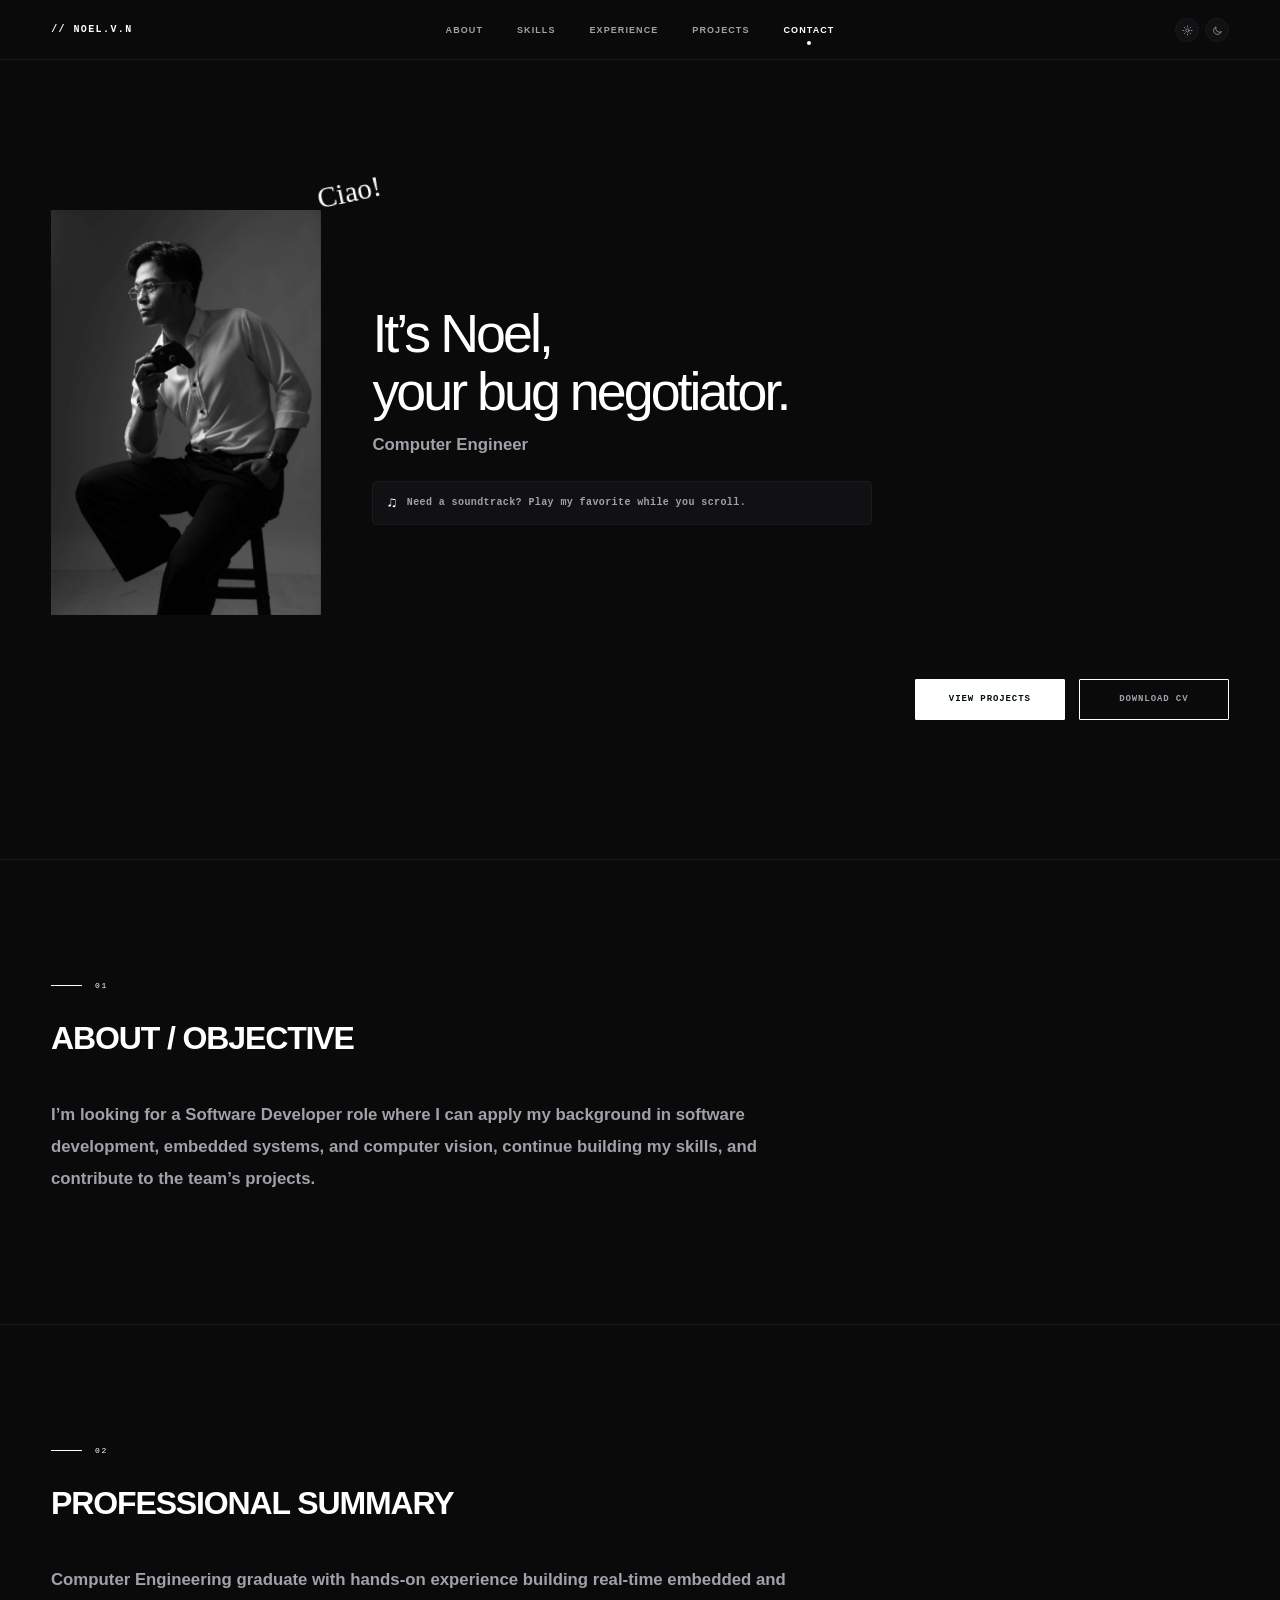
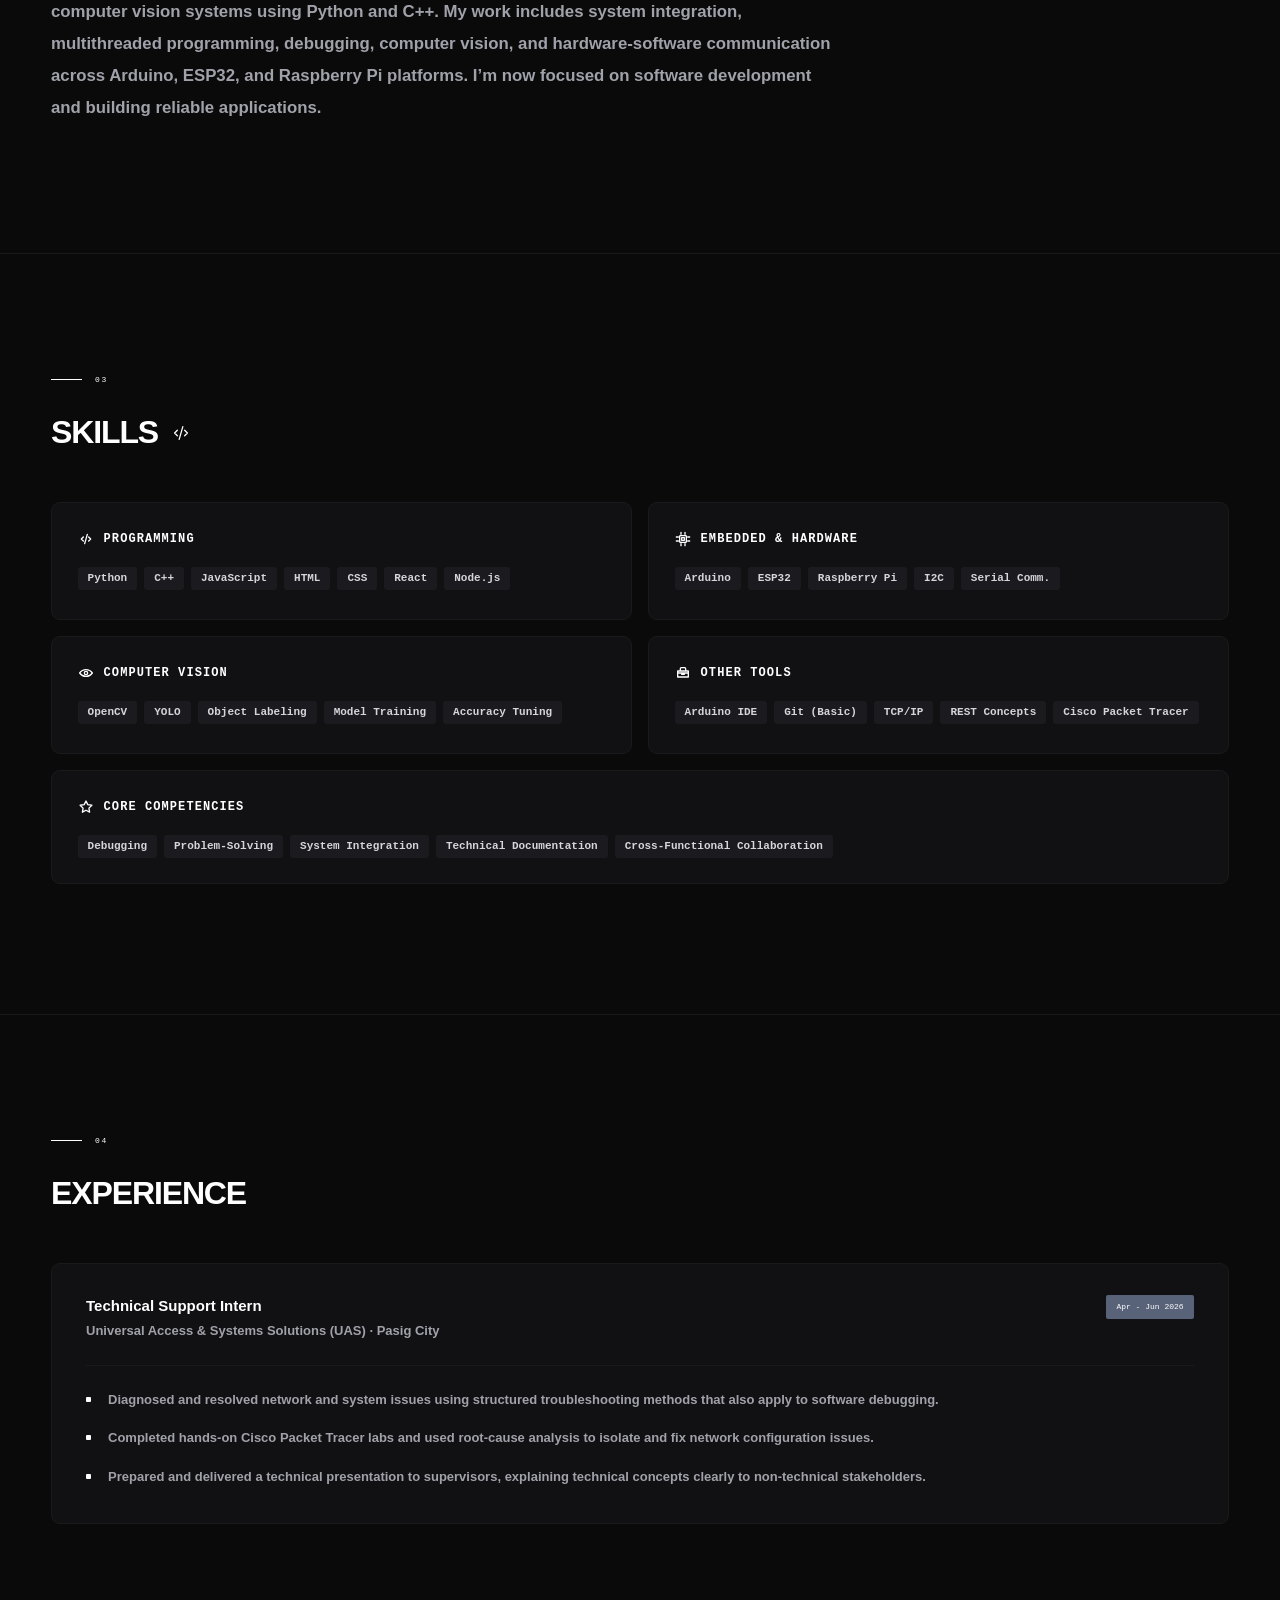
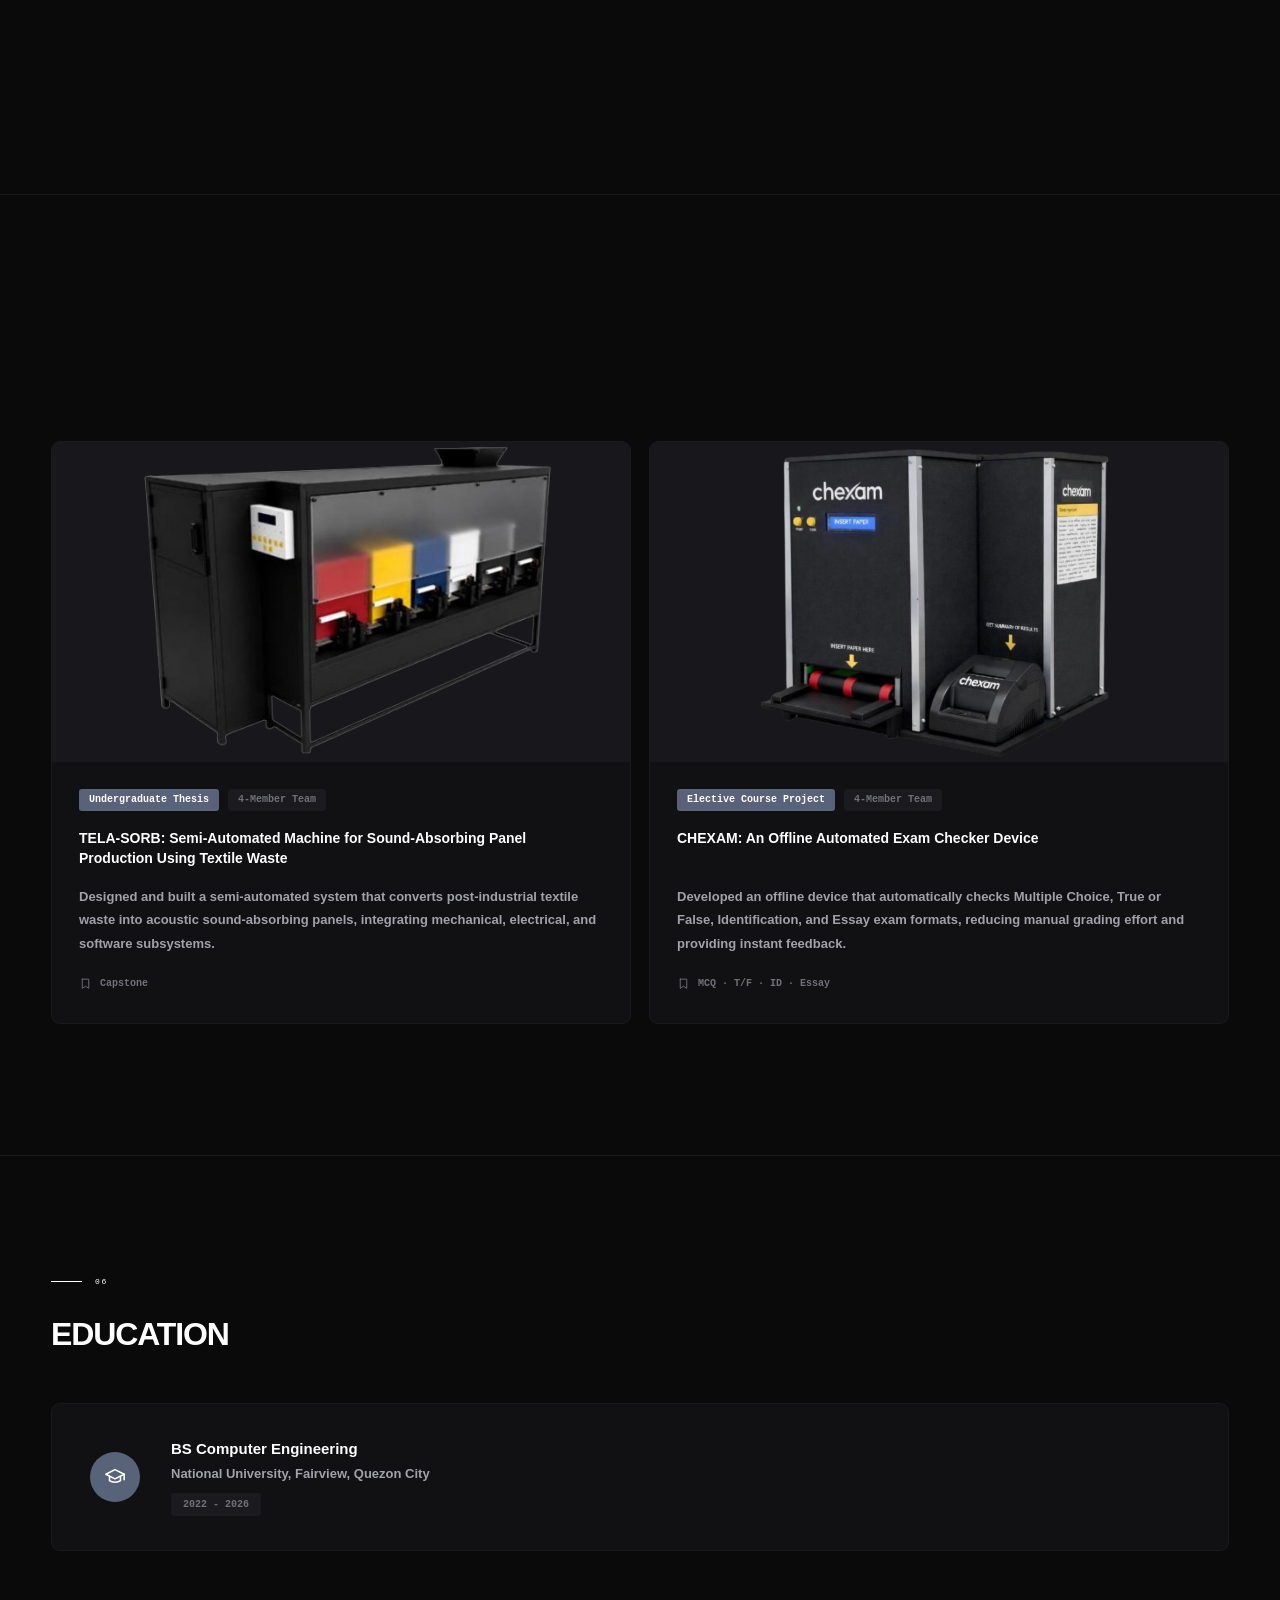
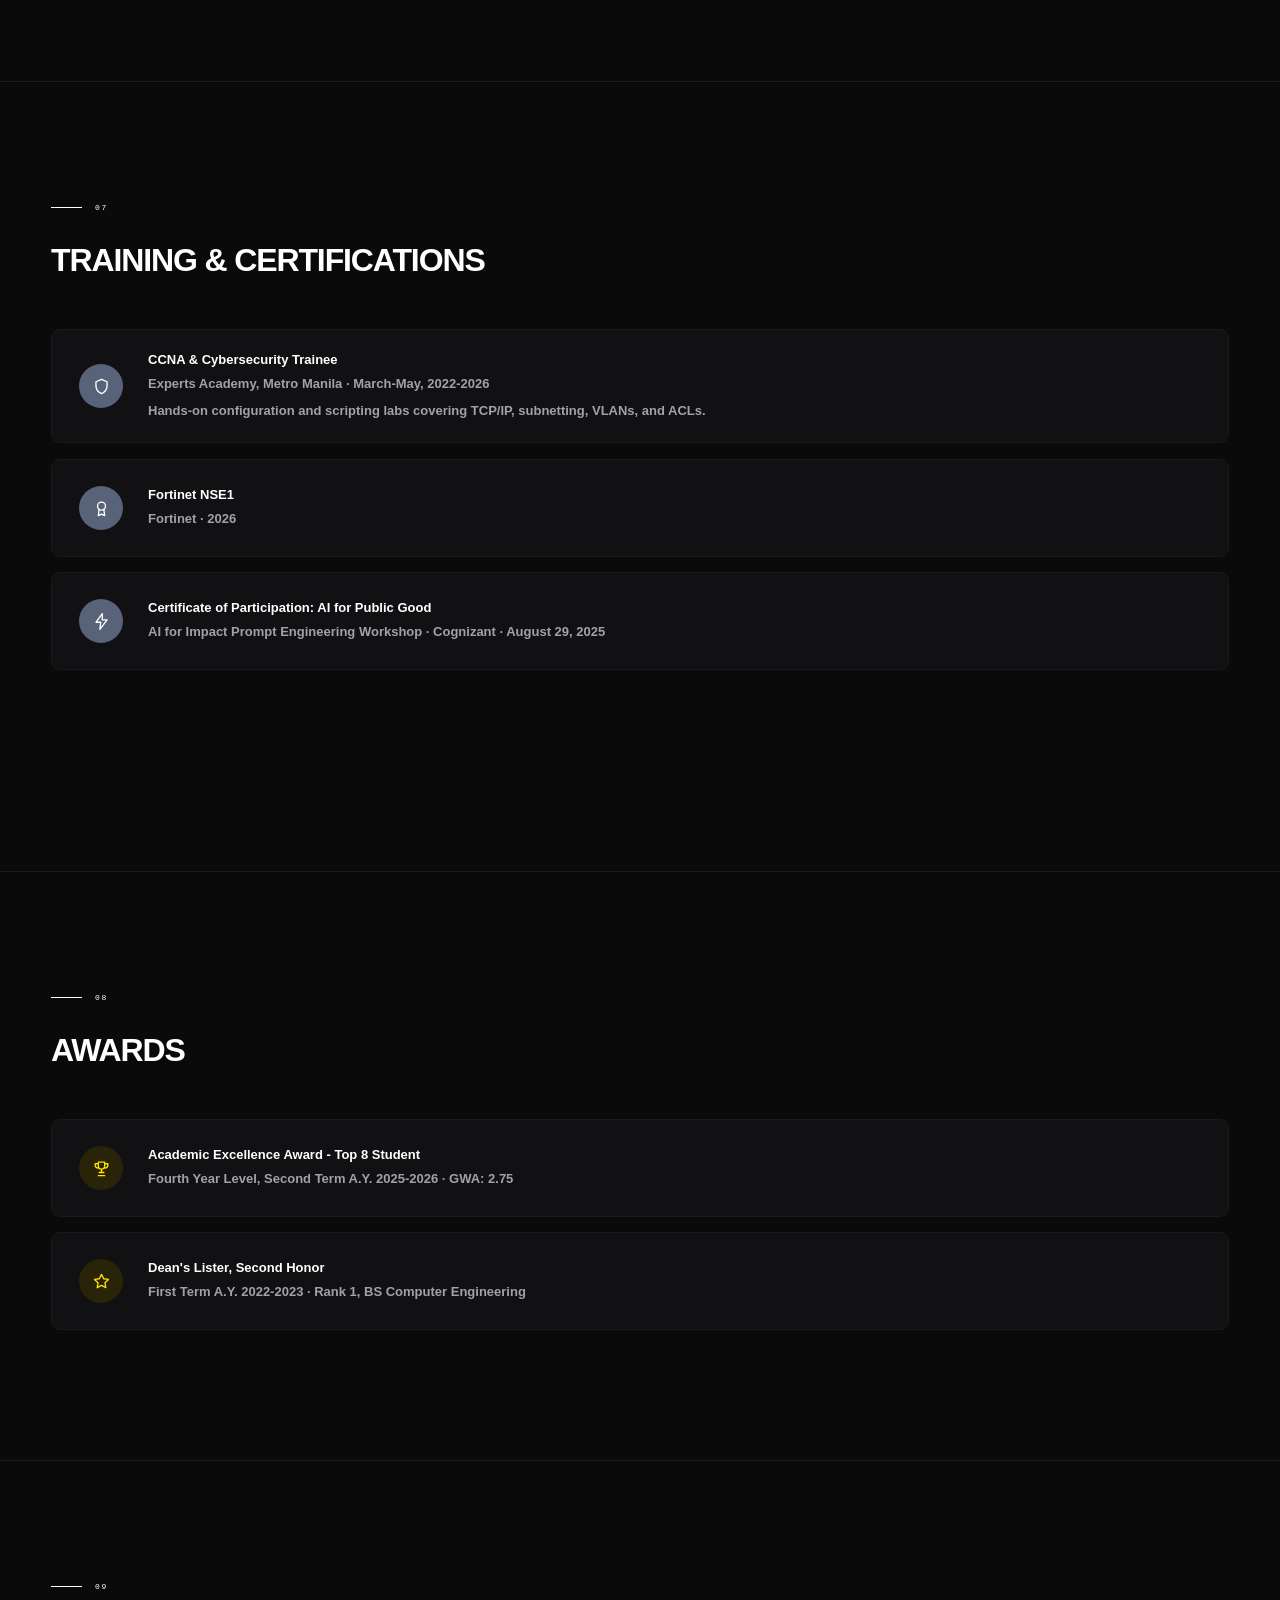
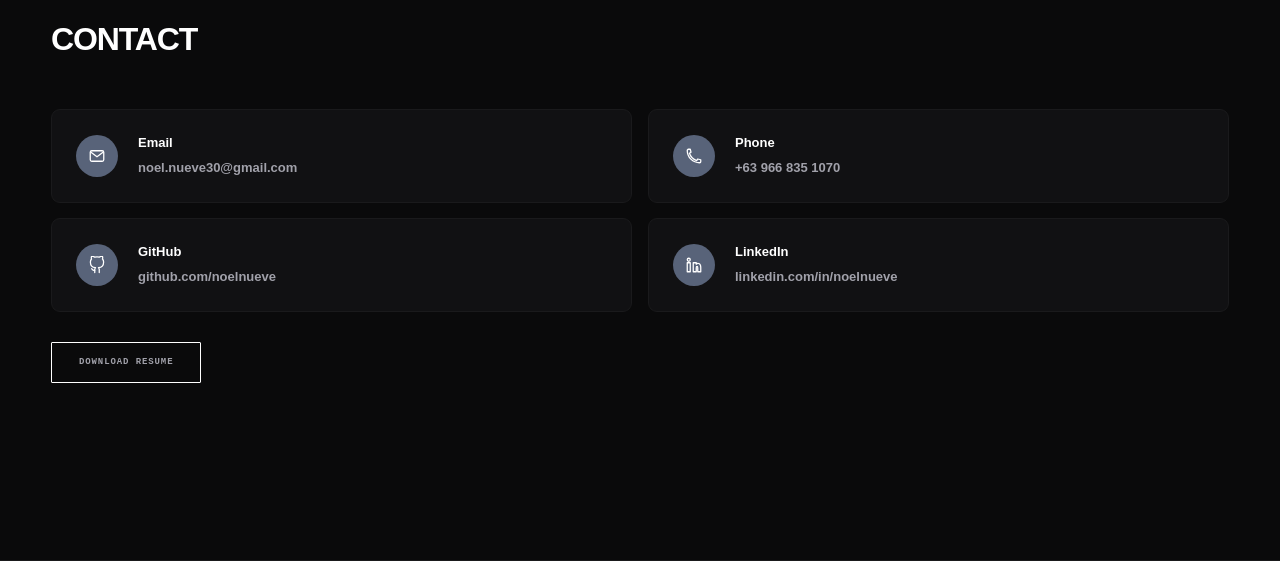
==== commit ce1986d8: "Update portfolio content and cleanup" ====
--- a/index.html
+++ b/index.html
@@ -3,7 +3,7 @@
 <head>
   <meta charset="UTF-8">
   <meta name="viewport" content="width=device-width, initial-scale=1.0">
-  <meta name="description" content="Noel V. — Computer Engineer portfolio">
+  <meta name="description" content="Noel V. | Computer Engineer portfolio">
   <title>Noel V. | Computer Engineer</title>
   <link rel="stylesheet" href="style.css">
 </head>
@@ -31,7 +31,6 @@
   </svg>
 
   <div class="site-shell">
-    <!-- NAVIGATION -->
     <header class="topbar">
       <nav class="nav-wrap" aria-label="Primary navigation">
         <a class="logo" href="#home" aria-label="Noel V. home"><span>//</span> NOEL.V.N</a>
@@ -43,7 +42,6 @@
           <a href="#contact">Contact</a>
         </div>
         <div class="theme-controls" aria-label="Theme controls">
-          <!-- Future animation: add a subtle icon-toggle transition here. -->
           <button class="icon-button" type="button" data-theme="light" aria-label="Use light theme"><svg><use href="#icon-sun"/></svg></button>
           <button class="icon-button" type="button" data-theme="dark" aria-label="Use dark theme"><svg><use href="#icon-moon"/></svg></button>
         </div>
@@ -51,7 +49,6 @@
     </header>
 
     <main>
-      <!-- HERO -->
       <section class="hero" id="home">
         <div class="hero-content">
           <div class="portrait-wrap">
@@ -70,14 +67,13 @@
           </div>
           <div class="hero-copy">
             <h1>It’s Noel,<br>your bug negotiator.</h1>
-            <p>Computer Engineer</p><!-- TODO: swap for target role -->
-            <!-- Optional Spotify Easter egg: player is created only after visitor interaction. -->
+            <p>Computer Engineer</p>
             <section class="music-drawer" id="music-drawer" aria-label="Music player">
               <button class="music-toggle" id="music-toggle" type="button" aria-expanded="false" aria-controls="music-panel">
                 <span aria-hidden="true">♫</span>
                 <span class="music-toggle-text">Need a soundtrack? Play my favorite while you scroll.</span>
               </button>
-                <div class="music-panel" id="music-panel" aria-hidden="true" inert>
+              <div class="music-panel" id="music-panel" aria-hidden="true" inert>
                 <div class="music-now-playing">
                   <div>
                     <span class="music-eyebrow">Now Playing</span>
@@ -100,39 +96,33 @@
           </div>
         </div>
         <div class="hero-actions">
-          <!-- Future animation: add button hover motion here. -->
           <a class="button button-primary" href="#projects">View Projects</a>
-          <a class="button button-outline" href="noelNueve-resume.pdf" download>Download CV</a>
-        </div>
-      </section>
-
-      <!-- ABOUT -->
+          <a class="button button-outline" href="assets/resume/noelNueve-resume.pdf" download>Download CV</a>
+        </div>
+      </section>
+
       <section class="content-section text-section" id="about">
-        <!-- Future animation: fade this section in on scroll. -->
         <div class="section-heading">
           <div class="section-index"><span></span><b>01</b></div>
           <h2>About / Objective</h2>
         </div>
-        <p class="lead-copy">To join a growing organization as a Software Developer, where I can apply my technical foundation in software development, embedded systems, and computer vision while continuing to build my skills and contribute meaningfully to the team’s projects and growth.</p>
-      </section>
-
-      <!-- PROFESSIONAL SUMMARY -->
+        <p class="lead-copy">I’m looking for a Software Developer role where I can apply my background in software development, embedded systems, and computer vision, continue building my skills, and contribute to the team’s projects.</p>
+      </section>
+
       <section class="content-section text-section" id="summary">
         <div class="section-heading">
           <div class="section-index"><span></span><b>02</b></div>
           <h2>Professional Summary</h2>
         </div>
-        <p class="lead-copy">Computer Engineering graduate with hands-on experience developing software for real-time embedded and computer-vision systems using Python and C++, experienced in system integration, multithreaded programming, debugging, computer vision, and hardware-software communication. Built and integrated software across Arduino, ESP32, and Raspberry Pi platforms, with a growing focus on professional software development and building reliable applications.</p>
-      </section>
-
-      <!-- SKILLS -->
+        <p class="lead-copy">Computer Engineering graduate with hands-on experience building real-time embedded and computer vision systems using Python and C++. My work includes system integration, multithreaded programming, debugging, computer vision, and hardware-software communication across Arduino, ESP32, and Raspberry Pi platforms. I’m now focused on software development and building reliable applications.</p>
+      </section>
+
       <section class="content-section" id="skills">
         <div class="section-heading heading-with-icon">
           <div class="section-index"><span></span><b>03</b></div>
           <h2>Skills <svg><use href="#icon-code"/></svg></h2>
         </div>
         <div class="skills-grid">
-          <!-- Future animation: stagger skill-card fade-ins here. -->
           <article class="skill-card">
             <h3><svg><use href="#icon-code"/></svg>Programming</h3>
             <div class="tag-list"><span>Python</span><span>C++</span><span>JavaScript</span><span>HTML</span><span>CSS</span><span>React</span><span>Node.js</span></div>
@@ -156,36 +146,35 @@
         </div>
       </section>
 
-      <!-- EXPERIENCE -->
       <section class="content-section" id="experience">
         <div class="section-heading">
           <div class="section-index"><span></span><b>04</b></div>
           <h2>Experience</h2>
         </div>
-        <!-- Future animation: add a restrained card reveal here. -->
         <article class="experience-card">
           <div class="experience-top">
-            <div><h3>Technical Support Intern</h3><p>Universal Access &amp; Systems Solutions (UAS) · Pasig City</p></div>
+            <div>
+              <h3>Technical Support Intern</h3>
+              <p>Universal Access &amp; Systems Solutions (UAS) · Pasig City</p>
+            </div>
             <span class="date-pill">Apr - Jun 2026</span>
           </div>
           <ul>
-            <li>Diagnosed and resolved network and systems issues using structured troubleshooting methods applicable to software debugging and technical problem-solving.</li>
-            <li>Applied systematic root-cause analysis in hands-on network configuration labs (Cisco Packet Tracer), building a disciplined approach to isolating and fixing technical issues.</li>
-            <li>Prepared and delivered a technical presentation to supervisors, demonstrating clear communication of technical concepts to non-technical stakeholders.</li>
+            <li>Diagnosed and resolved network and system issues using structured troubleshooting methods that also apply to software debugging.</li>
+            <li>Completed hands-on Cisco Packet Tracer labs and used root-cause analysis to isolate and fix network configuration issues.</li>
+            <li>Prepared and delivered a technical presentation to supervisors, explaining technical concepts clearly to non-technical stakeholders.</li>
           </ul>
         </article>
       </section>
 
-      <!-- PROJECTS -->
       <section class="content-section" id="projects">
         <div class="section-heading">
           <div class="section-index"><span></span><b>05</b></div>
           <h2>Featured Undergraduate Projects</h2>
         </div>
         <div class="project-grid">
-          <a class="project-card project-card-tela" href="projects/tela-sorb.html" aria-label="View TELA-SORB project details">
+          <a class="project-card" href="projects/tela-sorb.html" aria-label="View TELA-SORB project details">
             <div class="project-image asset-frame">
-              <!-- Swappable asset: assets/projects/tela-sorb.png -->
               <img src="assets/projects/tela-sorb.png" alt="TELA-SORB project" data-fallback="project-placeholder-one">
               <div class="asset-placeholder" id="project-placeholder-one" aria-hidden="true"><svg><use href="#icon-image"/></svg><span>Project Photo</span></div>
             </div>
@@ -196,23 +185,21 @@
               <span class="project-link"><svg><use href="#icon-bookmark"/></svg>Capstone</span>
             </div>
           </a>
-          <a class="project-card project-card-chexam" href="projects/chexam.html" aria-label="View CHEXAM project details">
+          <a class="project-card" href="projects/chexam.html" aria-label="View CHEXAM project details">
             <div class="project-image asset-frame">
-              <!-- Swappable asset: assets/projects/chexam.png -->
               <img src="assets/projects/chexam.png" alt="CHEXAM project" data-fallback="project-placeholder-two">
               <div class="asset-placeholder" id="project-placeholder-two" aria-hidden="true"><svg><use href="#icon-image"/></svg><span>Project Photo</span></div>
             </div>
             <div class="project-body">
               <div class="project-tags"><span>Elective Course Project</span><span>4-Member Team</span></div>
               <h3>CHEXAM: An Offline Automated Exam Checker Device</h3>
-              <p>Developed an offline device capable of automatically checking Multiple Choice, True or False, Identification, and Essay exam formats—reducing manual grading effort and providing instant feedback.</p>
+              <p>Developed an offline device that automatically checks Multiple Choice, True or False, Identification, and Essay exam formats, reducing manual grading effort and providing instant feedback.</p>
               <span class="project-link"><svg><use href="#icon-bookmark"/></svg>MCQ · T/F · ID · Essay</span>
             </div>
           </a>
         </div>
       </section>
 
-      <!-- EDUCATION -->
       <section class="content-section" id="education">
         <div class="section-heading">
           <div class="section-index"><span></span><b>06</b></div>
@@ -220,48 +207,92 @@
         </div>
         <article class="education-card">
           <span class="round-icon"><svg><use href="#icon-graduate"/></svg></span>
-          <div><h3>BS Computer Engineering</h3><p>National University, Fairview, Quezon City</p><span class="year-pill">2022 - 2026</span></div>
+          <div>
+            <h3>BS Computer Engineering</h3>
+            <p>National University, Fairview, Quezon City</p>
+            <span class="year-pill">2022 - 2026</span>
+          </div>
         </article>
       </section>
 
-      <!-- TRAINING & CERTIFICATIONS -->
       <section class="content-section" id="training">
         <div class="section-heading">
           <div class="section-index"><span></span><b>07</b></div>
           <h2>Training &amp; Certifications</h2>
         </div>
         <div class="credential-list">
-          <article class="credential-row"><span class="round-icon"><svg><use href="#icon-shield"/></svg></span><div><h3>CCNA &amp; Cybersecurity Trainee</h3><p>Experts Academy, Metro Manila · March-May, 2022-2026</p><p>Hands-on configuration and scripting labs covering TCP/IP, subnetting, VLANs, and ACLs.</p></div></article>
-          <article class="credential-row"><span class="round-icon"><svg><use href="#icon-badge"/></svg></span><div><h3>Fortinet NSE1</h3><p>Fortinet · 2026</p></div></article>
-          <article class="credential-row"><span class="round-icon"><svg><use href="#icon-bolt"/></svg></span><div><h3>Certificate of Participation: AI for Public Good</h3><p>AI for Impact Prompt Engineering Workshop · Cognizant · August 29, 2025</p></div></article>
-        </div>
-      </section>
-
-      <!-- AWARDS -->
+          <article class="credential-row">
+            <span class="round-icon"><svg><use href="#icon-shield"/></svg></span>
+            <div>
+              <h3>CCNA &amp; Cybersecurity Trainee</h3>
+              <p>Experts Academy, Metro Manila · March-May, 2022-2026</p>
+              <p>Hands-on configuration and scripting labs covering TCP/IP, subnetting, VLANs, and ACLs.</p>
+            </div>
+          </article>
+          <article class="credential-row">
+            <span class="round-icon"><svg><use href="#icon-badge"/></svg></span>
+            <div>
+              <h3>Fortinet NSE1</h3>
+              <p>Fortinet · 2026</p>
+            </div>
+          </article>
+          <article class="credential-row">
+            <span class="round-icon"><svg><use href="#icon-bolt"/></svg></span>
+            <div>
+              <h3>Certificate of Participation: AI for Public Good</h3>
+              <p>AI for Impact Prompt Engineering Workshop · Cognizant · August 29, 2025</p>
+            </div>
+          </article>
+        </div>
+      </section>
+
       <section class="content-section" id="awards">
         <div class="section-heading">
           <div class="section-index"><span></span><b>08</b></div>
           <h2>Awards</h2>
         </div>
         <div class="credential-list awards-list">
-          <article class="credential-row"><span class="round-icon"><svg><use href="#icon-trophy"/></svg></span><div><h3>Academic Excellence Award - Top 8 Student</h3><p>Fourth Year Level, Second Term A.Y. 2025-2026 · GWA: 2.75</p></div></article>
-          <article class="credential-row"><span class="round-icon"><svg><use href="#icon-star"/></svg></span><div><h3>Dean's Lister, Second Honor</h3><p>First Term A.Y. 2022-2023 · Rank 1, BS Computer Engineering</p></div></article>
-        </div>
-      </section>
-
-      <!-- CONTACT -->
+          <article class="credential-row">
+            <span class="round-icon"><svg><use href="#icon-trophy"/></svg></span>
+            <div>
+              <h3>Academic Excellence Award - Top 8 Student</h3>
+              <p>Fourth Year Level, Second Term A.Y. 2025-2026 · GWA: 2.75</p>
+            </div>
+          </article>
+          <article class="credential-row">
+            <span class="round-icon"><svg><use href="#icon-star"/></svg></span>
+            <div>
+              <h3>Dean's Lister, Second Honor</h3>
+              <p>First Term A.Y. 2022-2023 · Rank 1, BS Computer Engineering</p>
+            </div>
+          </article>
+        </div>
+      </section>
+
       <section class="content-section contact-section" id="contact">
         <div class="section-heading">
           <div class="section-index"><span></span><b>09</b></div>
           <h2>Contact</h2>
         </div>
         <div class="contact-grid">
-          <a href="mailto:noel.nueve30@gmail.com"><span class="round-icon"><svg><use href="#icon-mail"/></svg></span><div><b>Email</b><small>noel.nueve30@gmail.com</small></div></a>
-          <a href="tel:+639668351070"><span class="round-icon"><svg><use href="#icon-phone"/></svg></span><div><b>Phone</b><small>+63 966 835 1070</small></div></a>
-          <a href="https://github.com/noelnueve" target="_blank" rel="noreferrer"><span class="round-icon"><svg><use href="#icon-github"/></svg></span><div><b>GitHub</b><small>github.com/noelnueve</small></div></a>
-          <a href="https://www.linkedin.com/in/noelnueve" target="_blank" rel="noreferrer"><span class="round-icon"><svg><use href="#icon-linkedin"/></svg></span><div><b>LinkedIn</b><small>linkedin.com/in/noelnueve</small></div></a>
-        </div>
-        <a class="button button-outline contact-download" href="noelNueve-resume.pdf" download>Download Resume</a>
+          <a href="mailto:noel.nueve30@gmail.com">
+            <span class="round-icon"><svg><use href="#icon-mail"/></svg></span>
+            <div><b>Email</b><small>noel.nueve30@gmail.com</small></div>
+          </a>
+          <a href="tel:+639668351070">
+            <span class="round-icon"><svg><use href="#icon-phone"/></svg></span>
+            <div><b>Phone</b><small>+63 966 835 1070</small></div>
+          </a>
+          <a href="https://github.com/noelnueve" target="_blank" rel="noreferrer">
+            <span class="round-icon"><svg><use href="#icon-github"/></svg></span>
+            <div><b>GitHub</b><small>github.com/noelnueve</small></div>
+          </a>
+          <a href="https://www.linkedin.com/in/noelnueve" target="_blank" rel="noreferrer">
+            <span class="round-icon"><svg><use href="#icon-linkedin"/></svg></span>
+            <div><b>LinkedIn</b><small>linkedin.com/in/noelnueve</small></div>
+          </a>
+        </div>
+        <a class="button button-outline contact-download" href="assets/resume/noelNueve-resume.pdf" download>Download Resume</a>
       </section>
     </main>
   </div>
--- a/style.css
+++ b/style.css
@@ -32,7 +32,8 @@
   background: var(--page-bg);
   color: var(--body);
   font-family: var(--font-sans);
-  font-size: clamp(14px, .9vw, 18px);
+  font-size: clamp(15px, 1vw, 19px);
+  font-weight: 500;
   line-height: 1.75;
 }
 
@@ -96,20 +97,23 @@
   letter-spacing: .14em;
 }
 
-.logo span { color: var(--heading); }
-
 .nav-links { display: flex; align-items: center; gap: 34px; height: 100%; }
-.nav-links a { position: relative; color: var(--body); font-size: clamp(9px, .55vw, 11px); line-height: 60px; letter-spacing: .12em; text-transform: uppercase; }
+.nav-links a { position: relative; color: var(--body); font-size: clamp(9px, .55vw, 11px); font-weight: 600; line-height: 60px; letter-spacing: .12em; text-transform: uppercase; }
 .nav-links a[href]:not(.project-card),
-a.logo[href]:not(.project-card) { transition: text-shadow .25s ease; }
+a.logo[href]:not(.project-card),
+.detail-back[href]:not(.project-card) { transition: text-shadow .25s ease; }
 .nav-links a[href]:not(.project-card):hover,
 .nav-links a[href]:not(.project-card):focus-visible,
 a.logo[href]:not(.project-card):hover,
-a.logo[href]:not(.project-card):focus-visible { transform: none; box-shadow: none; background: transparent; border-color: transparent; text-shadow: 0 2px 8px rgba(255, 255, 255, .18); }
+a.logo[href]:not(.project-card):focus-visible,
+.detail-back[href]:not(.project-card):hover,
+.detail-back[href]:not(.project-card):focus-visible { transform: none; box-shadow: none; background: transparent; border-color: transparent; text-shadow: 0 2px 8px rgba(255, 255, 255, .18); }
 body.light-theme .nav-links a[href]:not(.project-card):hover,
 body.light-theme .nav-links a[href]:not(.project-card):focus-visible,
 body.light-theme a.logo[href]:not(.project-card):hover,
-body.light-theme a.logo[href]:not(.project-card):focus-visible { text-shadow: 0 2px 8px rgba(0, 0, 0, .18); }
+body.light-theme a.logo[href]:not(.project-card):focus-visible,
+body.light-theme .detail-back[href]:not(.project-card):hover,
+body.light-theme .detail-back[href]:not(.project-card):focus-visible { text-shadow: 0 2px 8px rgba(0, 0, 0, .18); }
 .nav-links a.active { color: var(--heading); }
 .nav-links a.active::after { content: ""; position: absolute; left: 50%; bottom: 15px; width: 4px; height: 4px; border-radius: 50%; background: var(--accent); transform: translateX(-50%); }
 
@@ -145,8 +149,7 @@
 .hero-photo-dark { opacity: 1; transform: rotateY(0) scale(1); }
 .hero-photo-light { opacity: 0; transform: rotateY(-14deg) scale(.98); }
 body.light-theme .hero-photo-dark { opacity: 0; transform: rotateY(14deg) scale(.98); }
-body.light-theme .hero-photo-light { opacity: 1; transform: rotateY(0) scale(1); }
-body.light-theme .hero-photo-light { filter: none; }
+body.light-theme .hero-photo-light { opacity: 1; filter: none; transform: rotateY(0) scale(1); }
 .hello-note { position: absolute; z-index: 2; top: -32px; right: -60px; color: var(--heading); font-family: "Segoe Print", "Bradley Hand", cursive; font-size: 29px; line-height: 1; transform: rotate(-12deg); }
 
 @keyframes portrait-depth-wave-one {
@@ -175,9 +178,9 @@
 
 .hero-copy { align-self: center; padding-top: 4px; }
 .hero-copy h1 { margin: 0; color: var(--heading); font-size: clamp(3rem, 4.2vw, 5.25rem); font-weight: 400; letter-spacing: -.055em; line-height: 1.08; white-space: nowrap; animation: hero-heading-3d-flow 2.8s ease-in-out infinite; transform-origin: left center; }
-.hero-copy p { margin: clamp(14px, 1vw, 20px) 0 0; color: var(--body); font-size: clamp(1rem, 1.1vw, 1.25rem); line-height: 1.3; }
+.hero-copy p { margin: clamp(14px, 1vw, 20px) 0 0; color: var(--body); font-size: clamp(1.05rem, 1.2vw, 1.35rem); font-weight: 600; line-height: 1.3; }
 .music-drawer { width: min(100%, 500px); margin-top: clamp(18px, 2vw, 28px); overflow: hidden; border: 1px solid var(--border); border-radius: 4px; background: var(--panel-bg); color: var(--body); }
-.music-toggle { width: 100%; min-height: 42px; padding: 11px 14px; display: flex; align-items: center; gap: 10px; border: 0; background: transparent; color: inherit; cursor: pointer; font-family: var(--font-mono); font-size: clamp(9px, .6vw, 11px); letter-spacing: .04em; text-align: left; }
+.music-toggle { width: 100%; min-height: 42px; padding: 11px 14px; display: flex; align-items: center; gap: 10px; border: 0; background: transparent; color: inherit; cursor: pointer; font-family: var(--font-mono); font-size: clamp(10px, .65vw, 12px); font-weight: 600; letter-spacing: .04em; text-align: left; }
 .music-toggle > span:first-child { color: var(--accent); font-size: 15px; line-height: 1; }
 .music-toggle-text { line-height: 1.45; }
 .music-panel { max-height: 0; overflow: hidden; opacity: 0; transform: translateY(-10px); transition: max-height .4s ease, opacity .3s ease, transform .4s ease, padding .4s ease; }
@@ -187,7 +190,7 @@
 .music-eyebrow, .music-now-playing strong, .music-now-playing small { display: block; }
 .music-eyebrow { margin-bottom: 2px; color: var(--accent); font-family: var(--font-mono); font-size: 8px; letter-spacing: .12em; text-transform: uppercase; }
 .music-now-playing strong { color: var(--heading); font-size: 13px; line-height: 1.25; }
-.music-now-playing small { margin-top: 1px; color: var(--body); font-size: 10px; }
+.music-now-playing small { margin-top: 1px; color: var(--body); font-size: 11px; font-weight: 600; }
 .music-equalizer { height: 24px; display: flex; align-items: end; gap: 3px; }
 .music-equalizer span { width: 3px; height: var(--bar-height); border-radius: 1px; background: var(--body); }
 .music-equalizer span:nth-child(1) { --bar-height: 7px; }
@@ -206,7 +209,7 @@
 .music-control { min-width: 72px; padding: 0 12px; }
 .music-control:disabled { cursor: wait; opacity: .65; }
 .music-collapse { width: 30px; padding: 0; color: var(--body); }
-.music-status { min-height: 16px; margin: 9px 0 7px; color: var(--subtle); font-size: 9px; line-height: 1.5; }
+.music-status { min-height: 16px; margin: 9px 0 7px; color: var(--subtle); font-size: 10px; font-weight: 600; line-height: 1.5; }
 .spotify-embed-shell { min-height: 80px; overflow: hidden; border-radius: 4px; }
 #spotify-embed iframe { display: block; width: 100%; border: 0; border-radius: 4px; }
 .music-fallback { display: inline-flex; margin-top: 8px; color: var(--accent); font-family: var(--font-mono); font-size: 9px; letter-spacing: .04em; }
@@ -232,40 +235,6 @@
 .section-heading h2 { margin: 0; color: var(--heading); font-size: clamp(2rem, 2.4vw, 3.25rem); line-height: 1.05; letter-spacing: -.035em; text-transform: uppercase; }
 .heading-with-icon h2 { display: flex; align-items: center; gap: 12px; }
 .heading-with-icon h2 svg { width: 22px; height: 22px; color: var(--accent); stroke-width: 1.4; }
-
-/* One-time GREY 3D heading entrance. The resting state stays unchanged. */
-.heading-3d-enter {
-  animation: heading-3d-grey 1s cubic-bezier(.22, .8, .24, 1) both;
-  transform-origin: left center;
-  will-change: transform, text-shadow, opacity;
-}
-
-@keyframes heading-3d-grey {
-  0% {
-    opacity: 0;
-    transform: translate3d(-.05em, .14em, 0) skewX(-5deg);
-    text-shadow:
-      1px 1px 0 var(--grey-1),
-      2px 2px 0 var(--grey-2),
-      4px 4px 0 var(--grey-3),
-      6px 6px 0 var(--grey-4),
-      9px 9px 0 var(--grey-5);
-  }
-  58% {
-    opacity: 1;
-    transform: translate3d(.025em, -.025em, 0) skewX(1deg);
-    text-shadow:
-      1px 1px 0 var(--grey-1),
-      2px 2px 0 var(--grey-2),
-      3px 3px 0 var(--grey-3),
-      4px 4px 0 var(--grey-4);
-  }
-  100% {
-    opacity: 1;
-    transform: none;
-    text-shadow: none;
-  }
-}
 
 @keyframes hero-heading-3d-flow {
   0%,
@@ -296,32 +265,7 @@
   }
 }
 
-/* Letter wave follows the GREY 3D entrance without changing heading colors. */
-.wave-letter {
-  display: inline-block;
-  will-change: transform;
-}
-
-.wave-text {
-  display: inline;
-}
-
-.wave-letter--space {
-  width: .28em;
-}
-
-.heading-3d-enter .wave-letter {
-  animation: heading-letter-wave .62s cubic-bezier(.22, .8, .24, 1) calc(.42s + var(--wave-delay, 0ms)) both;
-}
-
-@keyframes heading-letter-wave {
-  0% { transform: translateY(0) scale(1); }
-  38% { transform: translateY(-.16em) scale(1.025); }
-  68% { transform: translateY(.035em) scale(.995); }
-  100% { transform: none; }
-}
-
-/* Grouped content reveals only become hidden after JavaScript enhancement. */
+/* Hidden only after JavaScript initializes the reveal. */
 .content-reveal {
   opacity: 0;
   transform: translateY(16px);
@@ -344,8 +288,6 @@
 
 @media (prefers-reduced-motion: reduce) {
   .hero-copy h1,
-  .heading-3d-enter,
-  .heading-3d-enter .wave-letter,
   .content-reveal,
   .content-reveal.is-revealed {
     animation: none;
@@ -378,7 +320,7 @@
     transform: none;
   }
 }
-.lead-copy { max-width: 790px; margin: 0; font-size: clamp(1rem, 1.05vw, 1.25rem); line-height: 1.95; }
+.lead-copy { max-width: 790px; margin: 0; font-size: clamp(1.05rem, 1.15vw, 1.35rem); font-weight: 600; line-height: 1.9; }
 
 .text-section { min-height: 540px; }
 .text-section .section-heading { margin-bottom: 43px; }
@@ -392,7 +334,7 @@
 .skill-card h3 { margin: 0 0 17px; display: flex; align-items: center; gap: 10px; color: var(--accent); font-family: var(--font-mono); font-size: clamp(12px, .7vw, 14px); letter-spacing: .09em; text-transform: uppercase; }
 .skill-card h3 svg { width: 16px; height: 16px; stroke-width: 2; }
 .tag-list { display: flex; flex-wrap: wrap; gap: 7px; }
-.tag-list span { padding: 5px 10px; border-radius: 3px; background: var(--tag-bg); color: #d5d5da; font-family: var(--font-mono); font-size: clamp(10px, .6vw, 11px); line-height: 1.2; white-space: nowrap; }
+.tag-list span { padding: 5px 10px; border-radius: 3px; background: var(--tag-bg); color: #d5d5da; font-family: var(--font-mono); font-size: clamp(11px, .65vw, 12px); font-weight: 600; line-height: 1.2; white-space: nowrap; }
 body.light-theme .tag-list span { color: #202024; }
 
 .experience-card, .education-card, .credential-row, .contact-grid a { border: 1px solid var(--border); border-radius: var(--radius); background: var(--panel-bg); }
@@ -400,14 +342,13 @@
 .experience-card { padding: 31px 34px 34px; }
 .experience-top { display: flex; justify-content: space-between; gap: 20px; align-items: flex-start; padding-bottom: 23px; border-bottom: 1px solid var(--border); }
 .experience-top h3, .education-card h3, .credential-row h3, .project-card h3 { margin: 0; color: var(--heading); font-size: 15px; line-height: 1.45; }
-.experience-top p, .education-card p, .credential-row p { margin: 4px 0 0; color: var(--body); font-size: clamp(12px, .7vw, 14px); line-height: 1.6; }
+.experience-top p, .education-card p, .credential-row p { margin: 4px 0 0; color: var(--body); font-size: clamp(13px, .8vw, 15px); font-weight: 600; line-height: 1.6; }
 .date-pill { padding: 5px 10px; background: var(--accent-soft); color: var(--accent); border-radius: 2px; font-family: var(--font-mono); font-size: 8px; white-space: nowrap; }
 .experience-card ul { margin: 23px 0 0; padding: 0; list-style: none; }
-.experience-card li { position: relative; margin: 0 0 16px; padding-left: 22px; color: var(--body); font-size: clamp(12px, .72vw, 14px); line-height: 1.75; }
+.experience-card li { position: relative; margin: 0 0 16px; padding-left: 22px; color: var(--body); font-size: clamp(13px, .8vw, 15px); font-weight: 600; line-height: 1.75; }
 .experience-card li:last-child { margin-bottom: 0; }
 .experience-card li::before { content: ""; position: absolute; top: 8px; left: 0; width: 5px; height: 5px; border-radius: 1px; background: var(--accent); }
 
-#projects { width: 100%; }
 #projects .section-heading h2 { white-space: nowrap; font-size: clamp(1.9rem, 2.25vw, 3.1rem); }
 .project-grid { display: grid; grid-template-columns: repeat(2, minmax(0, 1fr)); gap: 18px; }
 .project-card { position: relative; display: block; overflow: hidden; border: 1px solid var(--border); border-radius: var(--radius); background: var(--panel-bg); color: inherit; cursor: pointer; transform-origin: center; transition: transform .25s ease, box-shadow .25s ease, border-color .25s ease; }
@@ -416,17 +357,17 @@
 .project-image img { object-fit: contain; }
 .project-body { min-height: 245px; padding: 27px 27px 25px; }
 .project-tags { display: flex; flex-wrap: wrap; gap: 9px; margin-bottom: 17px; }
-.project-tags span { padding: 5px 10px; border-radius: 3px; background: var(--tag-bg); color: var(--subtle); font-family: var(--font-mono); font-size: clamp(9px, .55vw, 11px); line-height: 1.2; }
+.project-tags span { padding: 5px 10px; border-radius: 3px; background: var(--tag-bg); color: var(--subtle); font-family: var(--font-mono); font-size: clamp(10px, .6vw, 12px); font-weight: 600; line-height: 1.2; }
 .project-tags span:first-child { background: var(--accent-soft); color: var(--accent); }
 .project-card h3 { min-height: 44px; font-size: 14px; }
-.project-card p { margin: 13px 0 17px; color: var(--body); font-size: clamp(12px, .72vw, 14px); line-height: 1.85; }
-.project-link { display: inline-flex; align-items: center; gap: 8px; color: var(--subtle); font-family: var(--font-mono); font-size: clamp(9px, .55vw, 11px); }
+.project-card p { margin: 13px 0 17px; color: var(--body); font-size: clamp(13px, .8vw, 15px); font-weight: 600; line-height: 1.8; }
+.project-link { display: inline-flex; align-items: center; gap: 8px; color: var(--subtle); font-family: var(--font-mono); font-size: clamp(10px, .6vw, 12px); font-weight: 600; }
 .project-link svg { width: 13px; height: 13px; }
 
 .education-card { min-height: 144px; padding: 34px 38px; display: flex; align-items: center; gap: 31px; }
 .round-icon { flex: 0 0 auto; width: 50px; height: 50px; display: grid; place-items: center; border-radius: 50%; background: var(--accent-soft); color: var(--accent); }
 .round-icon svg { width: 22px; height: 22px; }
-.year-pill { display: inline-block; margin-top: 8px; padding: 4px 12px; border-radius: 3px; background: var(--tag-bg); color: var(--subtle); font-family: var(--font-mono); font-size: 9px; line-height: 1.5; }
+.year-pill { display: inline-block; margin-top: 8px; padding: 4px 12px; border-radius: 3px; background: var(--tag-bg); color: var(--subtle); font-family: var(--font-mono); font-size: 10px; font-weight: 600; line-height: 1.5; }
 
 .credential-list { display: grid; gap: 15px; }
 #training { min-height: 790px; }
@@ -443,10 +384,10 @@
 .contact-grid .round-icon { width: 42px; height: 42px; }
 .contact-grid .round-icon svg { width: 18px; height: 18px; }
 .contact-grid b { display: block; color: var(--heading); font-size: clamp(13px, .8vw, 15px); }
-.contact-grid small { display: block; margin-top: 2px; color: var(--body); font-size: clamp(12px, .7vw, 14px); }
+.contact-grid small { display: block; margin-top: 2px; color: var(--body); font-size: clamp(13px, .8vw, 15px); font-weight: 600; }
 .contact-download { margin-top: 30px; }
 
-/* PROJECT DETAIL PAGES */
+/* Project details */
 .project-detail { min-height: 100vh; padding: clamp(40px, 4vw, 72px) var(--page-padding) clamp(120px, 10vw, 190px); }
 .detail-inner { width: 100%; max-width: 1200px; margin: 0 auto; }
 .detail-back { display: inline-flex; align-items: center; gap: 9px; margin-bottom: clamp(20px, 2vw, 32px); color: var(--accent); font-family: var(--font-mono); font-size: clamp(11px, .7vw, 14px); letter-spacing: .05em; }
@@ -460,25 +401,23 @@
 .detail-title { max-width: 1100px; margin: 0; color: var(--heading); font-size: clamp(2.5rem, 4vw, 4.75rem); line-height: 1.08; letter-spacing: -.045em; }
 .detail-description { max-width: 1000px; margin-top: clamp(60px, 6vw, 96px); }
 .detail-description h2 { margin: 0 0 20px; color: var(--heading); font-size: clamp(1.65rem, 2vw, 2.5rem); line-height: 1.15; text-transform: uppercase; }
-.detail-description > p { margin: 0; color: var(--body); font-size: clamp(1rem, 1.05vw, 1.25rem); line-height: 1.9; }
+.detail-description > p { margin: 0; color: var(--body); font-size: clamp(1.05rem, 1.15vw, 1.35rem); font-weight: 600; line-height: 1.85; }
 .metrics-list { display: grid; gap: 12px; margin: 34px 0 0; padding: 0; list-style: none; }
-.metrics-list li { position: relative; padding: 18px 22px 18px 48px; border: 1px solid var(--border); border-radius: var(--radius); background: var(--panel-bg); color: var(--body); font-size: clamp(14px, .9vw, 17px); line-height: 1.65; }
+.metrics-list li { position: relative; padding: 18px 22px 18px 48px; border: 1px solid var(--border); border-radius: var(--radius); background: var(--panel-bg); color: var(--body); font-size: clamp(15px, 1vw, 18px); font-weight: 600; line-height: 1.65; }
 .metrics-list li::before { content: ""; position: absolute; top: 29px; left: 24px; width: 6px; height: 6px; border-radius: 1px; background: var(--accent); }
 .contribution-panel { margin-top: clamp(42px, 4vw, 68px); padding: clamp(26px, 3vw, 44px); border: 1px solid var(--border); border-radius: var(--radius); background: var(--panel-bg); }
 .contribution-panel h2 { margin-bottom: 17px; }
-.contribution-panel p { margin: 0; color: var(--body); font-size: clamp(1rem, 1.05vw, 1.25rem); line-height: 1.9; }
+.contribution-panel p { margin: 0; color: var(--body); font-size: clamp(1.05rem, 1.15vw, 1.35rem); font-weight: 600; line-height: 1.85; }
 .detail-section { margin-top: clamp(60px, 6vw, 96px); }
 .detail-section h2 { margin: 0 0 20px; color: var(--heading); font-size: clamp(1.65rem, 2vw, 2.5rem); line-height: 1.15; text-transform: uppercase; }
-.detail-section p { margin: 0; color: var(--body); font-size: clamp(1rem, 1.05vw, 1.25rem); line-height: 1.9; }
+.detail-section p { margin: 0; color: var(--body); font-size: clamp(1.05rem, 1.15vw, 1.35rem); font-weight: 600; line-height: 1.85; }
 .detail-bullet-list { display: grid; gap: 18px; margin: 0; padding: 0; list-style: none; }
-.detail-bullet-list li { position: relative; padding-left: 24px; color: var(--body); font-size: clamp(1rem, 1.05vw, 1.25rem); line-height: 1.9; }
+.detail-bullet-list li { position: relative; padding-left: 24px; color: var(--body); font-size: clamp(1.05rem, 1.15vw, 1.35rem); font-weight: 600; line-height: 1.85; }
 .detail-bullet-list li::before { content: ""; position: absolute; top: .75em; left: 0; width: 6px; height: 6px; border-radius: 1px; background: var(--accent); }
 
 @media (max-width: 850px) {
   :root { --page-padding: 40px; }
   .nav-links { gap: 20px; }
-  .hero { padding-inline: 40px; }
-  .hero-content { width: 100%; }
   .hero-copy h1 { font-size: clamp(36px, 6vw, 48px); }
 }
 
@@ -499,12 +438,11 @@
   .music-drawer { margin-inline: auto; text-align: left; }
   .music-drawer.is-expanded .music-panel { max-height: 360px; }
   .hero-actions { margin-top: 42px; justify-content: center; flex-wrap: wrap; }
-  .content-section, #projects { width: 100%; padding: 90px 20px; scroll-margin-top: 108px; }
+  .content-section { width: 100%; padding: 90px 20px; scroll-margin-top: 108px; }
   .text-section { min-height: 460px; }
   #about, #summary, #experience, #training { min-height: 0; }
   .section-heading { margin-bottom: 40px; }
   .section-heading h2, #projects .section-heading h2 { font-size: clamp(26px, 8vw, 33px); white-space: normal; }
-  .heading-3d-enter { transform-origin: left center; }
   .skills-grid, .project-grid, .contact-grid { grid-template-columns: 1fr; }
   .skill-card-wide { grid-column: auto; }
   .experience-top { flex-direction: column; }
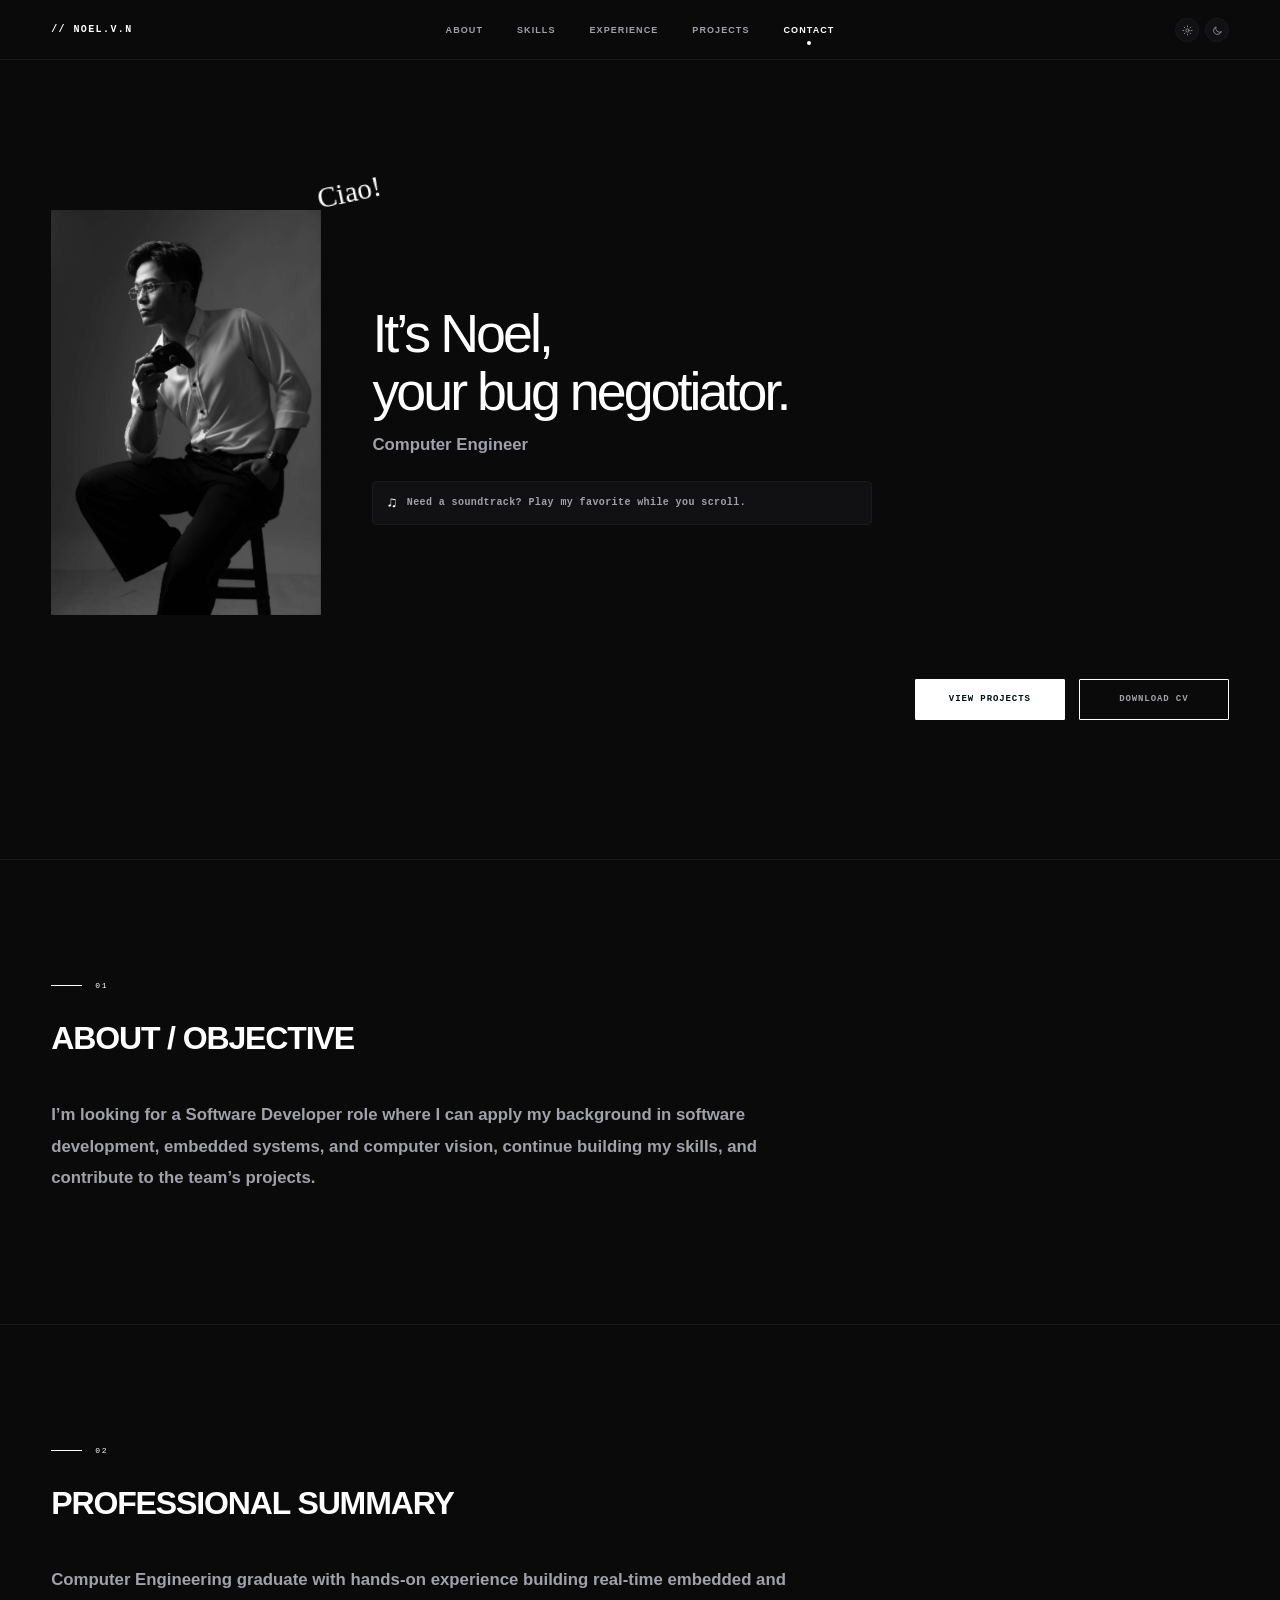
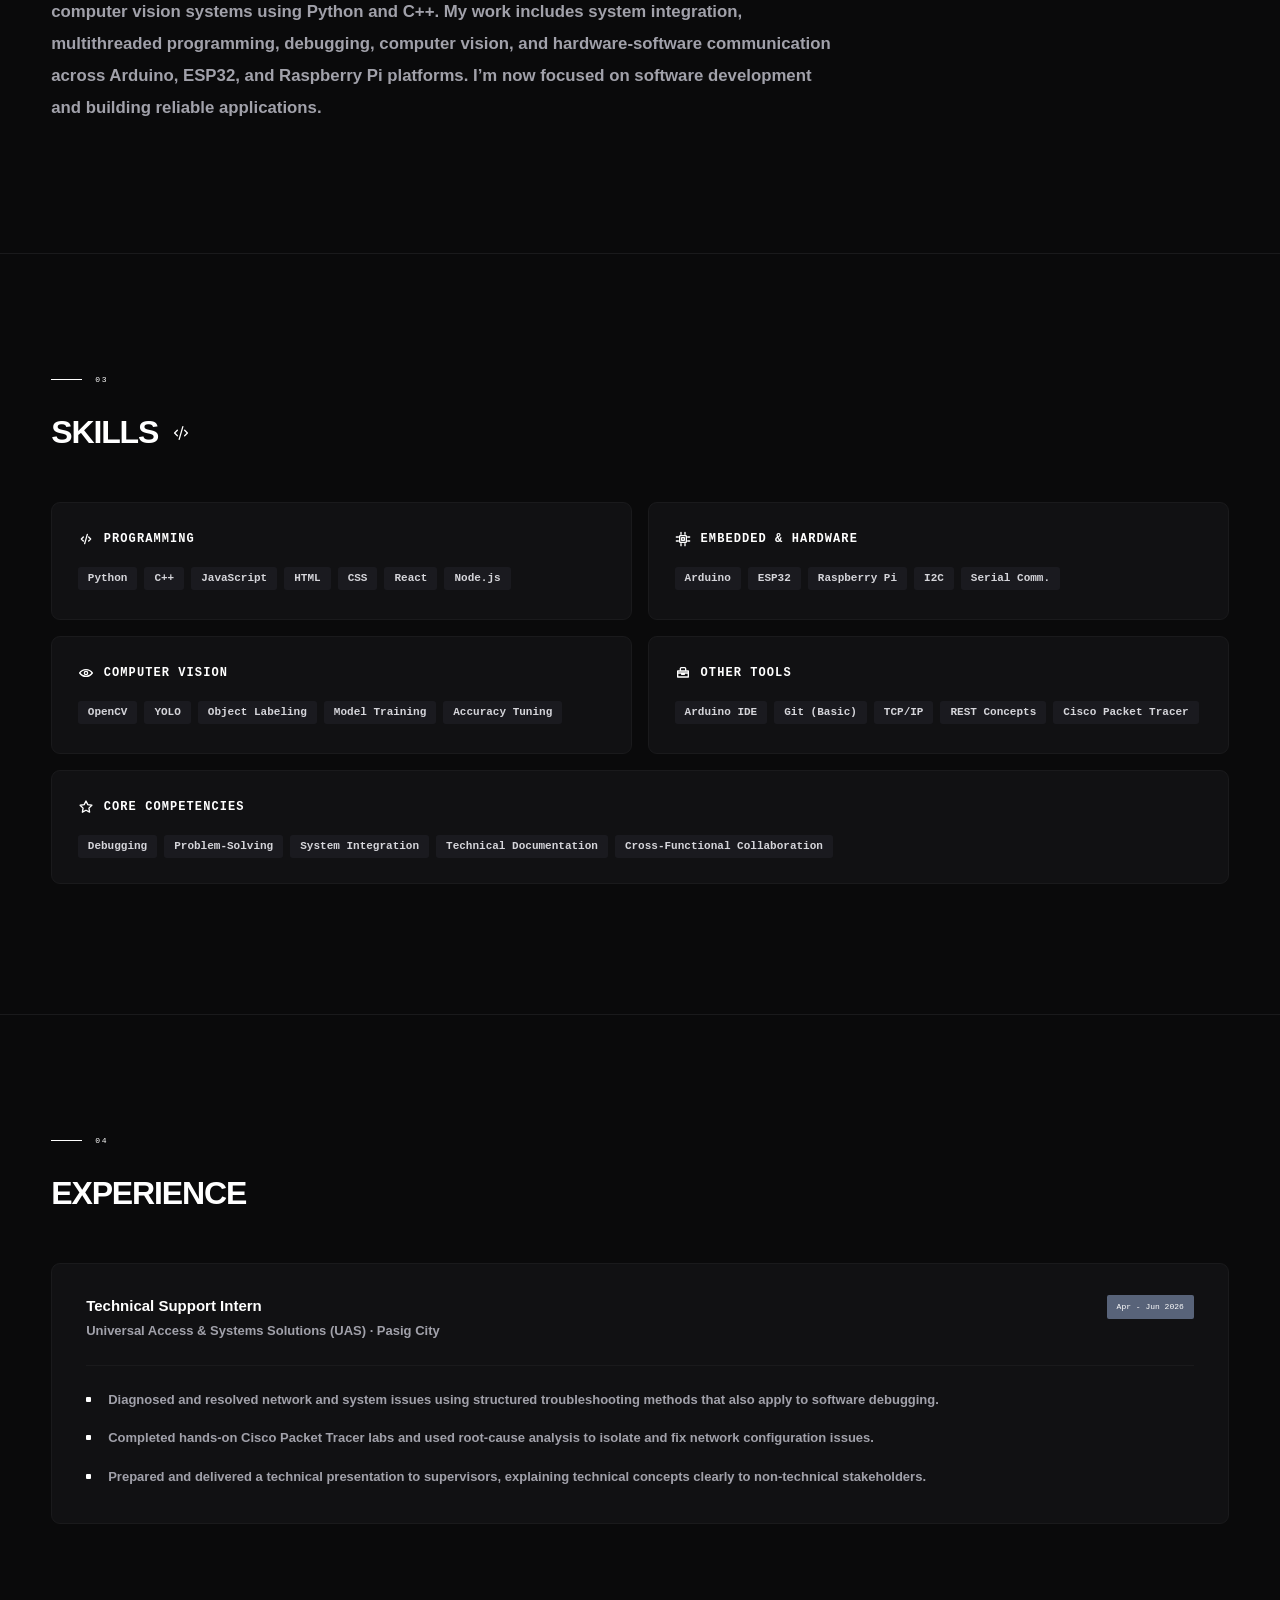
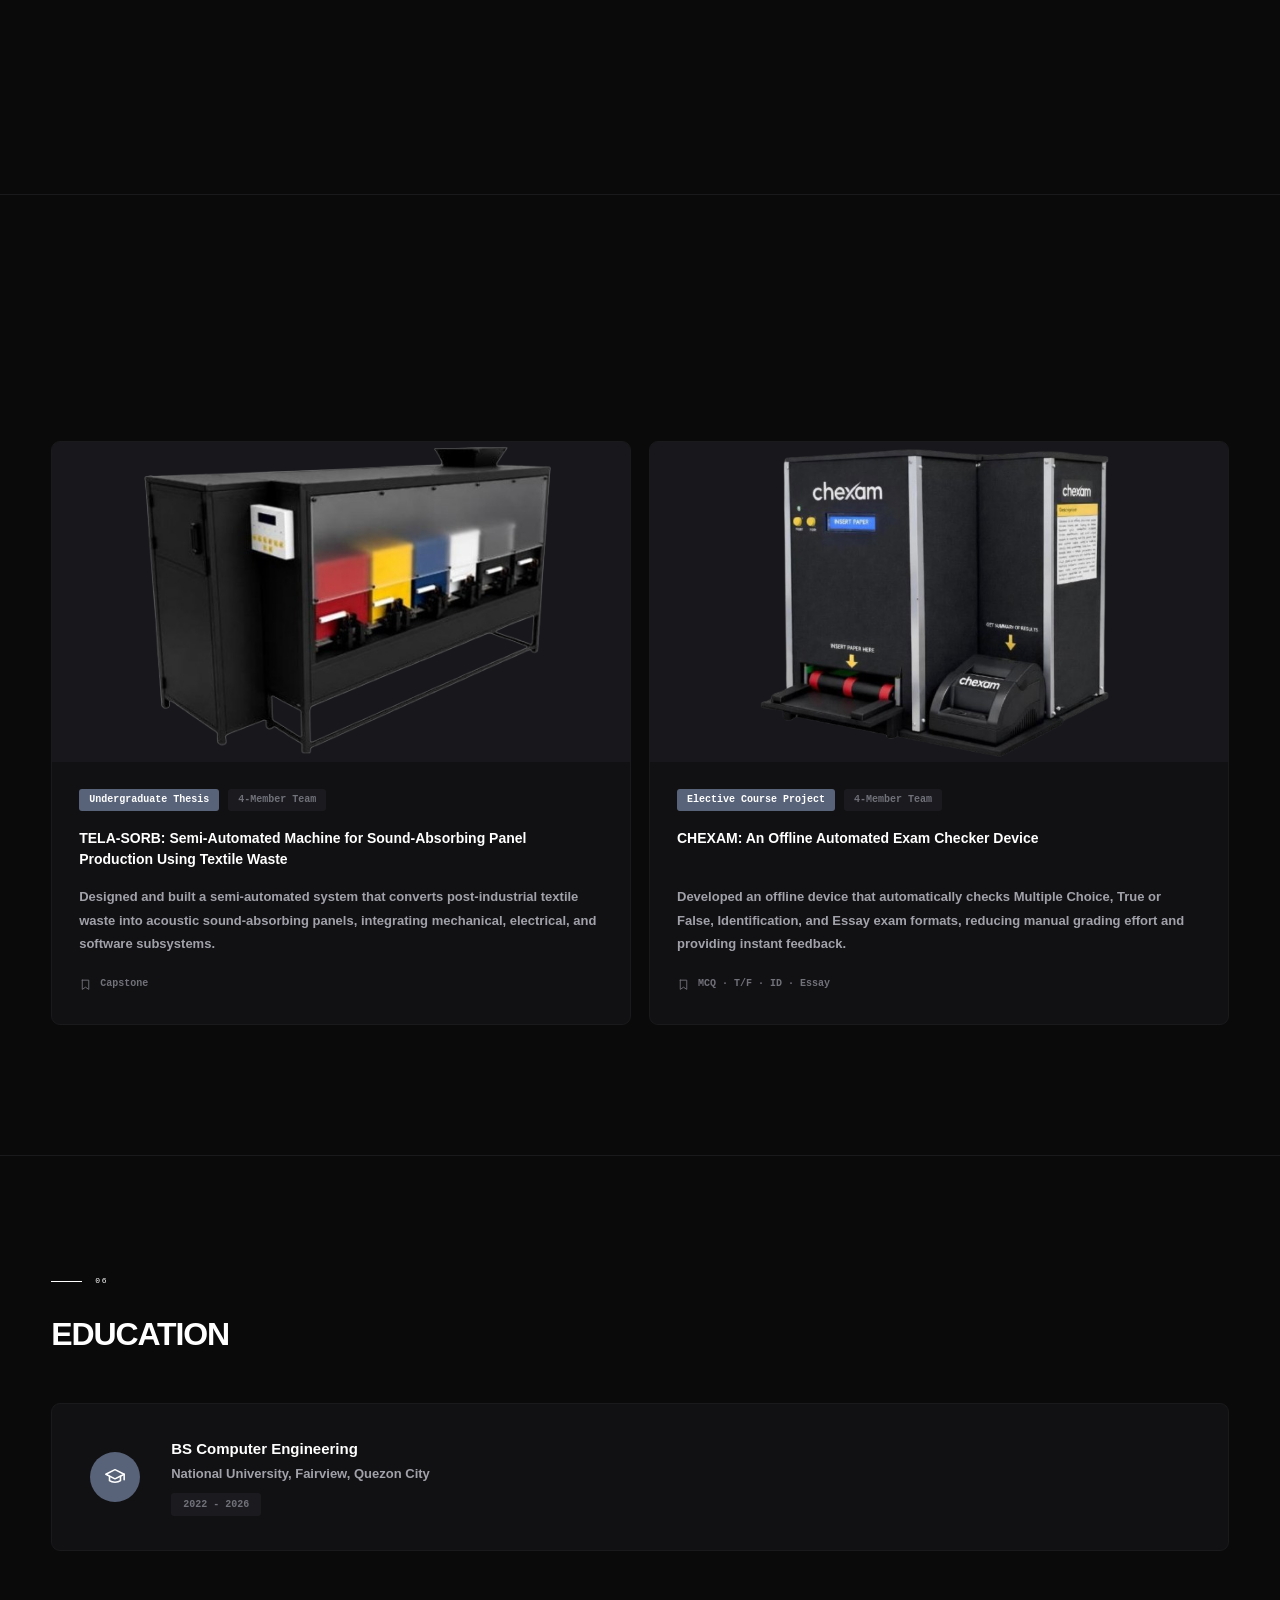
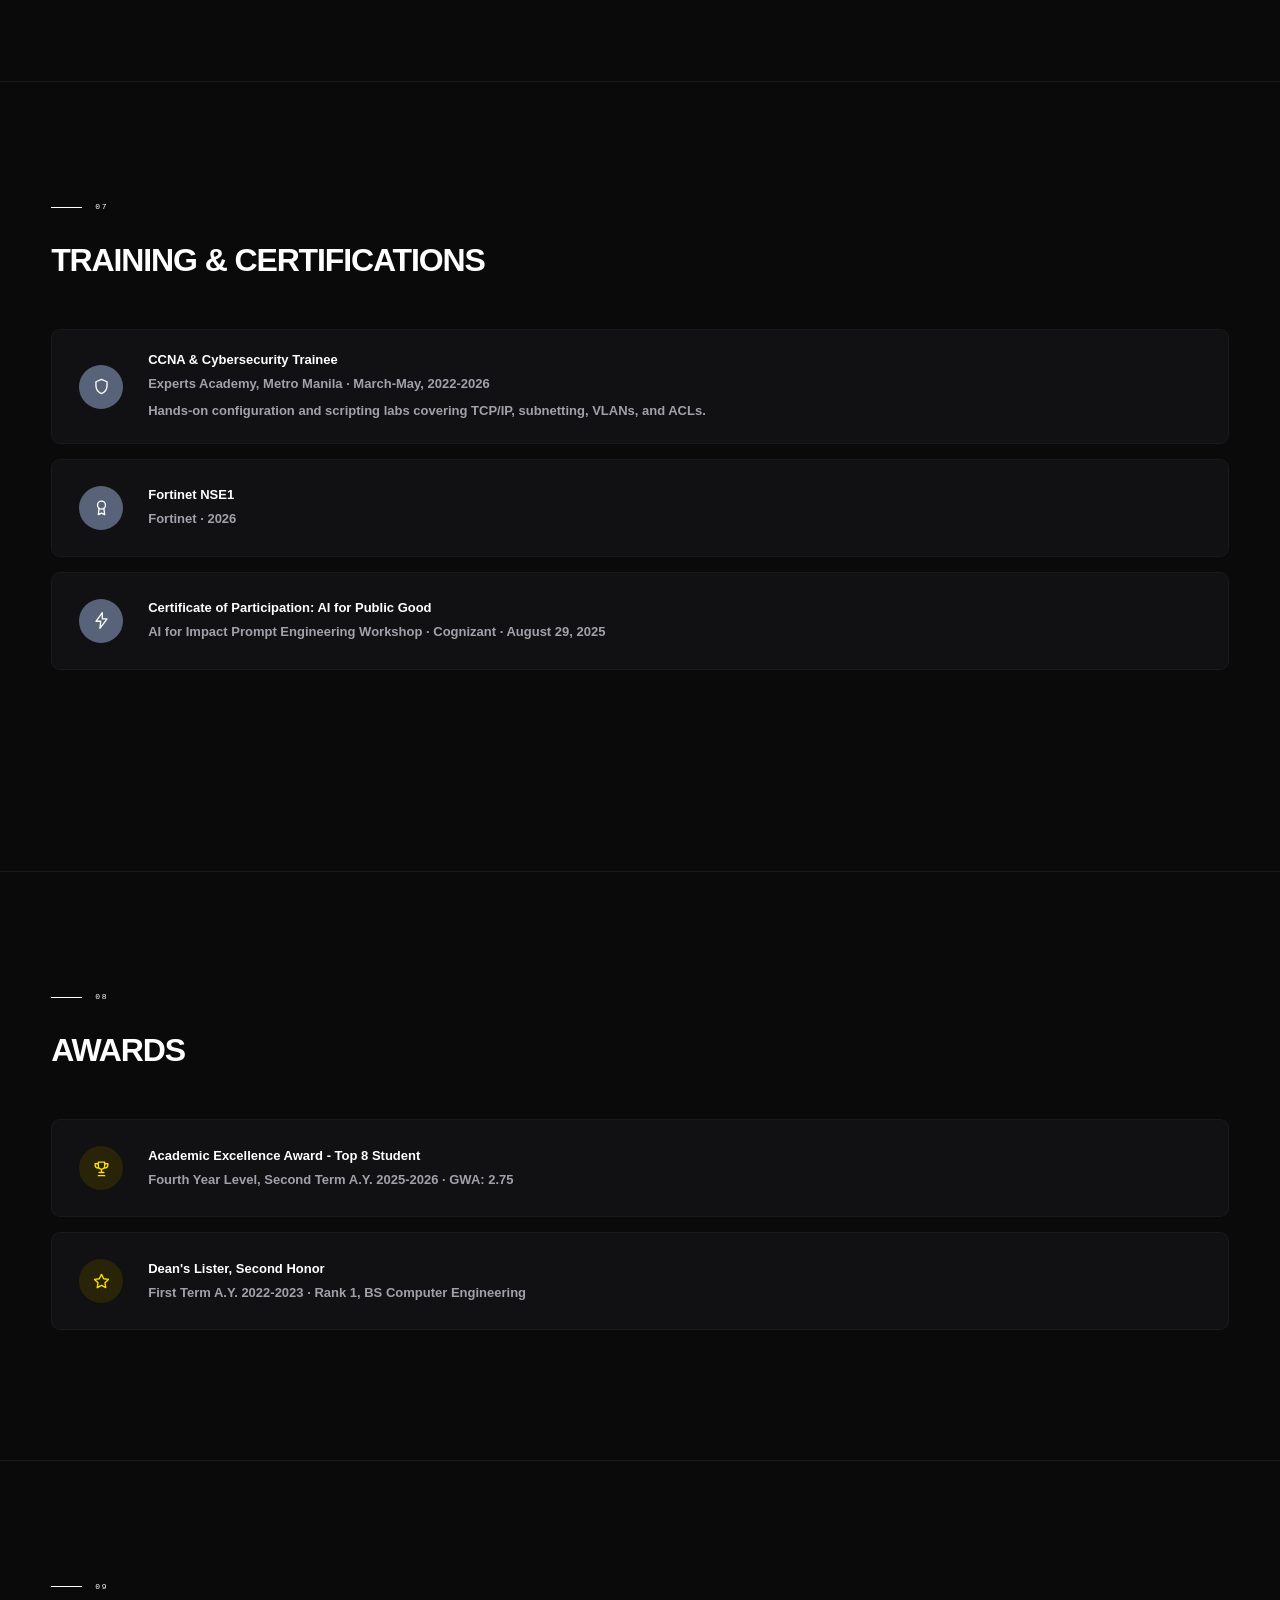
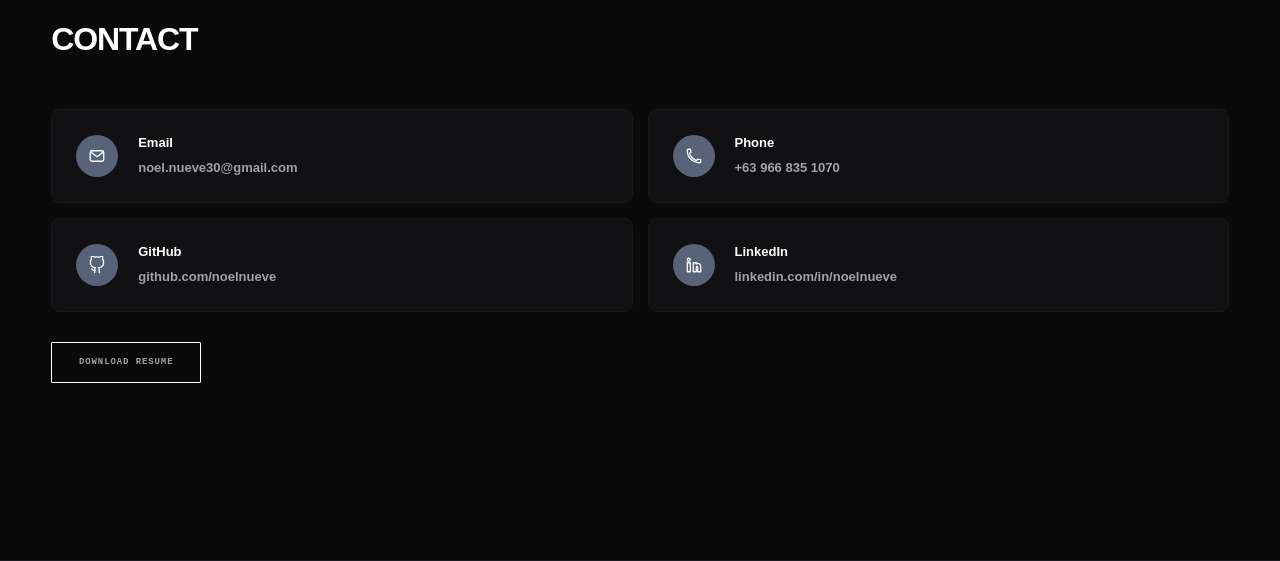
==== commit 414d53cc: "Final portfolio cleanup and polish" ====
--- a/index.html
+++ b/index.html
@@ -55,9 +55,9 @@
             <span class="portrait-depth portrait-depth-one" aria-hidden="true"></span>
             <span class="portrait-depth portrait-depth-two" aria-hidden="true"></span>
             <span class="portrait-depth portrait-depth-three" aria-hidden="true"></span>
-            <div class="asset-frame portrait-frame">
-              <img class="hero-photo hero-photo-dark" src="assets/profile/hero-photo-dark.jpg" alt="Portrait of Noel V." data-fallback="portrait-placeholder">
-              <img class="hero-photo hero-photo-light" src="assets/profile/hero-photo-light.jpg" alt="" aria-hidden="true" data-fallback="portrait-placeholder">
+            <div class="asset-frame portrait-frame" role="button" tabindex="0" aria-label="Switch to light theme">
+              <img class="hero-photo hero-photo-dark" src="assets/profile/hero-photo-dark.jpg" alt="Portrait of Noel V." width="1366" height="2049" data-fallback="portrait-placeholder">
+              <img class="hero-photo hero-photo-light" src="assets/profile/hero-photo-light.jpg" alt="" width="1366" height="2049" aria-hidden="true" data-fallback="portrait-placeholder">
               <div class="asset-placeholder portrait-placeholder" aria-hidden="true">
                 <svg><use href="#icon-user"/></svg>
                 <span>Portrait</span>
@@ -90,7 +90,7 @@
                 <div class="spotify-embed-shell" id="spotify-embed-shell">
                   <div id="spotify-embed" aria-label="Official Spotify player for Soft Spot by keshi"></div>
                 </div>
-                <a class="music-fallback" id="music-fallback" href="https://open.spotify.com/track/5pmITEphUtjpCLmKiYIPl9" target="_blank" rel="noreferrer" hidden>Open Soft Spot on Spotify ↗</a>
+                <a class="music-fallback" id="music-fallback" href="https://open.spotify.com/track/5pmITEphUtjpCLmKiYIPl9" target="_blank" rel="noopener noreferrer" hidden>Open Soft Spot on Spotify ↗</a>
               </div>
             </section>
           </div>
@@ -175,7 +175,7 @@
         <div class="project-grid">
           <a class="project-card" href="projects/tela-sorb.html" aria-label="View TELA-SORB project details">
             <div class="project-image asset-frame">
-              <img src="assets/projects/tela-sorb.png" alt="TELA-SORB project" data-fallback="project-placeholder-one">
+              <img src="assets/projects/tela-sorb.png" alt="TELA-SORB project" width="492" height="365" loading="lazy" decoding="async" data-fallback="project-placeholder-one">
               <div class="asset-placeholder" id="project-placeholder-one" aria-hidden="true"><svg><use href="#icon-image"/></svg><span>Project Photo</span></div>
             </div>
             <div class="project-body">
@@ -187,7 +187,7 @@
           </a>
           <a class="project-card" href="projects/chexam.html" aria-label="View CHEXAM project details">
             <div class="project-image asset-frame">
-              <img src="assets/projects/chexam.png" alt="CHEXAM project" data-fallback="project-placeholder-two">
+              <img src="assets/projects/chexam.png" alt="CHEXAM project" width="531" height="470" loading="lazy" decoding="async" data-fallback="project-placeholder-two">
               <div class="asset-placeholder" id="project-placeholder-two" aria-hidden="true"><svg><use href="#icon-image"/></svg><span>Project Photo</span></div>
             </div>
             <div class="project-body">
@@ -283,11 +283,11 @@
             <span class="round-icon"><svg><use href="#icon-phone"/></svg></span>
             <div><b>Phone</b><small>+63 966 835 1070</small></div>
           </a>
-          <a href="https://github.com/noelnueve" target="_blank" rel="noreferrer">
+          <a href="https://github.com/noelnueve" target="_blank" rel="noopener noreferrer">
             <span class="round-icon"><svg><use href="#icon-github"/></svg></span>
             <div><b>GitHub</b><small>github.com/noelnueve</small></div>
           </a>
-          <a href="https://www.linkedin.com/in/noelnueve" target="_blank" rel="noreferrer">
+          <a href="https://www.linkedin.com/in/noelnueve" target="_blank" rel="noopener noreferrer">
             <span class="round-icon"><svg><use href="#icon-linkedin"/></svg></span>
             <div><b>LinkedIn</b><small>linkedin.com/in/noelnueve</small></div>
           </a>
--- a/style.css
+++ b/style.css
@@ -143,13 +143,15 @@
 .portrait-depth-one { z-index: -3; background: var(--grey-5); animation: portrait-depth-wave-one 3.8s ease-in-out infinite; }
 .portrait-depth-two { z-index: -2; background: var(--grey-4); animation: portrait-depth-wave-two 3.8s ease-in-out infinite; }
 .portrait-depth-three { z-index: -1; background: var(--grey-3); animation: portrait-depth-wave-three 3.8s ease-in-out infinite; }
-.portrait-frame { z-index: 1; width: var(--portrait-size); height: auto; aspect-ratio: 2 / 3; background: #222225; perspective: 900px; }
+.portrait-frame { z-index: 1; width: var(--portrait-size); height: auto; aspect-ratio: 2 / 3; background: #222225; cursor: pointer; perspective: 900px; }
+.portrait-frame:focus-visible { outline: 2px solid var(--accent); outline-offset: 5px; }
 .portrait-frame img { filter: grayscale(100%); }
 .portrait-frame .hero-photo { position: absolute; inset: 0; z-index: 2; width: 100%; height: 100%; backface-visibility: hidden; transform-origin: center; transition: opacity .65s ease, transform .75s cubic-bezier(.22, .61, .36, 1); }
 .hero-photo-dark { opacity: 1; transform: rotateY(0) scale(1); }
 .hero-photo-light { opacity: 0; transform: rotateY(-14deg) scale(.98); }
 body.light-theme .hero-photo-dark { opacity: 0; transform: rotateY(14deg) scale(.98); }
 body.light-theme .hero-photo-light { opacity: 1; filter: none; transform: rotateY(0) scale(1); }
+html.theme-transition .portrait-frame .hero-photo { transition: none; }
 .hello-note { position: absolute; z-index: 2; top: -32px; right: -60px; color: var(--heading); font-family: "Segoe Print", "Bradley Hand", cursive; font-size: 29px; line-height: 1; transform: rotate(-12deg); }
 
 @keyframes portrait-depth-wave-one {
@@ -265,20 +267,48 @@
   }
 }
 
+@supports (view-transition-name: none) {
+  html.theme-transition::view-transition-old(root) {
+    animation: theme-previous-view 720ms cubic-bezier(.45, 0, .2, 1) both;
+  }
+
+  html.theme-transition::view-transition-new(root) {
+    animation: theme-diagonal-reveal 720ms cubic-bezier(.45, 0, .2, 1) both;
+    mix-blend-mode: normal;
+  }
+}
+
+@keyframes theme-previous-view {
+  from { opacity: 1; }
+  to { opacity: .9; }
+}
+
+@keyframes theme-diagonal-reveal {
+  0% {
+    clip-path: polygon(0 0, 0 0, 0 0, 0 0);
+    filter: blur(2px);
+    opacity: .78;
+  }
+  22% {
+    clip-path: polygon(0 0, 42% 0, 0 42%, 0 0);
+    filter: blur(1px);
+    opacity: .92;
+  }
+  100% {
+    clip-path: polygon(0 0, 150% 0, 100% 150%, 0 100%);
+    filter: none;
+    opacity: 1;
+  }
+}
+
 /* Hidden only after JavaScript initializes the reveal. */
 .content-reveal {
   opacity: 0;
   transform: translateY(16px);
-  will-change: transform, opacity;
 }
 
 .content-reveal.is-revealed {
   animation: content-reveal .65s cubic-bezier(.22, .8, .24, 1) var(--reveal-delay, 140ms) both;
-}
-
-.project-card.content-reveal.is-revealed:hover,
-.project-card.content-reveal.is-revealed:focus-visible {
-  transform: translateY(-6px) scale(1.03);
 }
 
 @keyframes content-reveal {
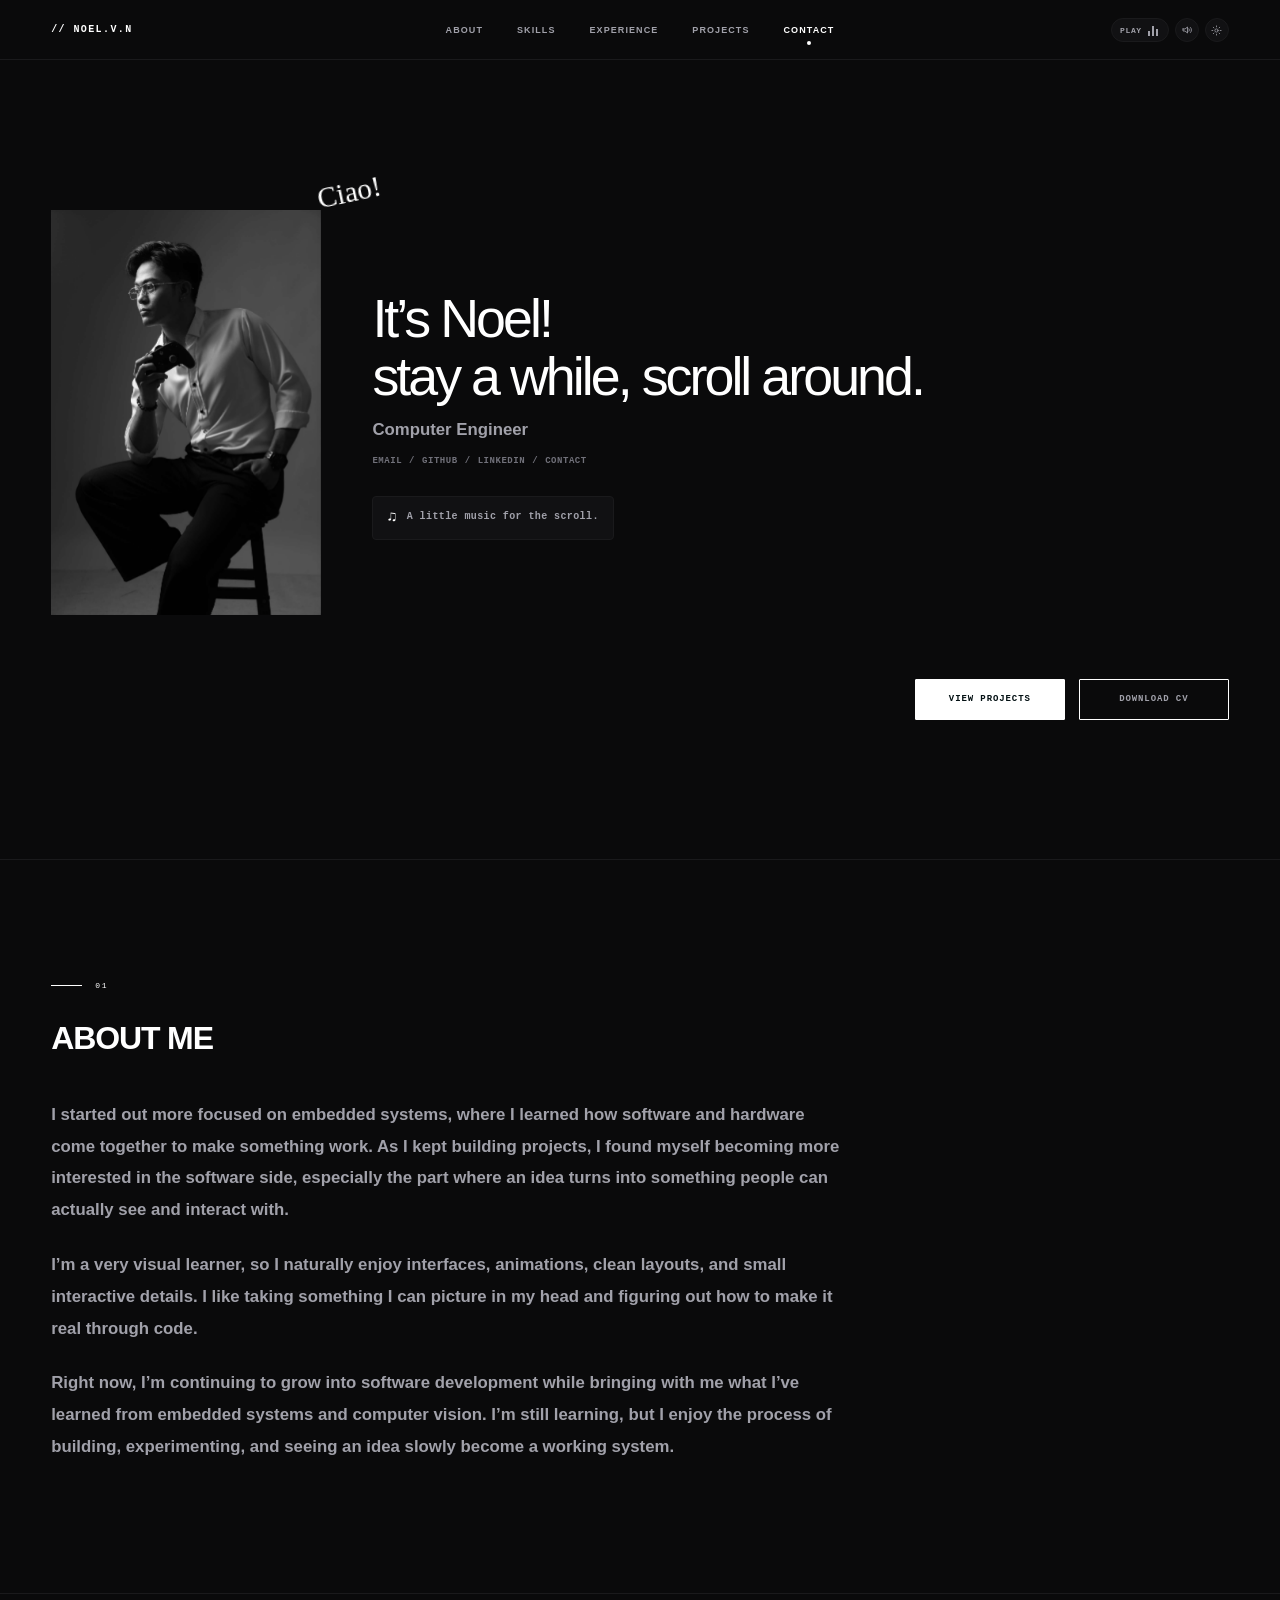
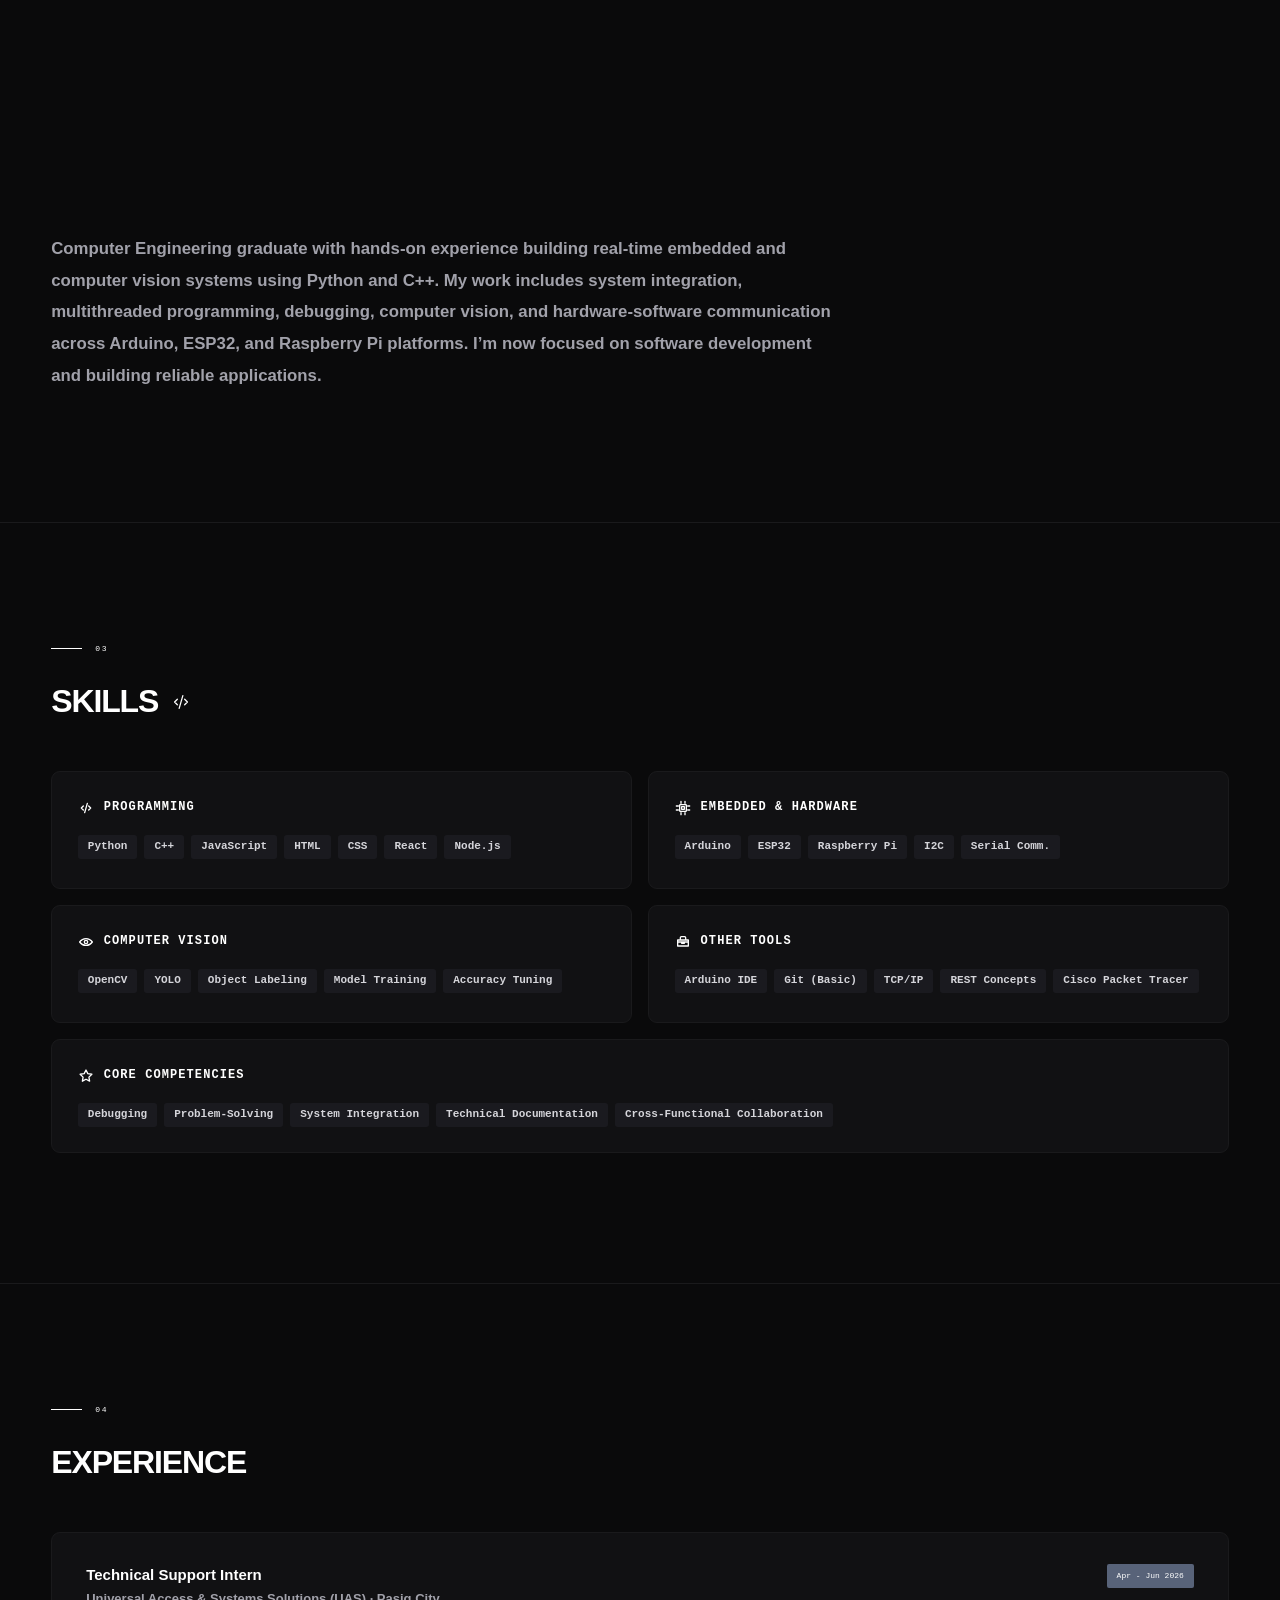
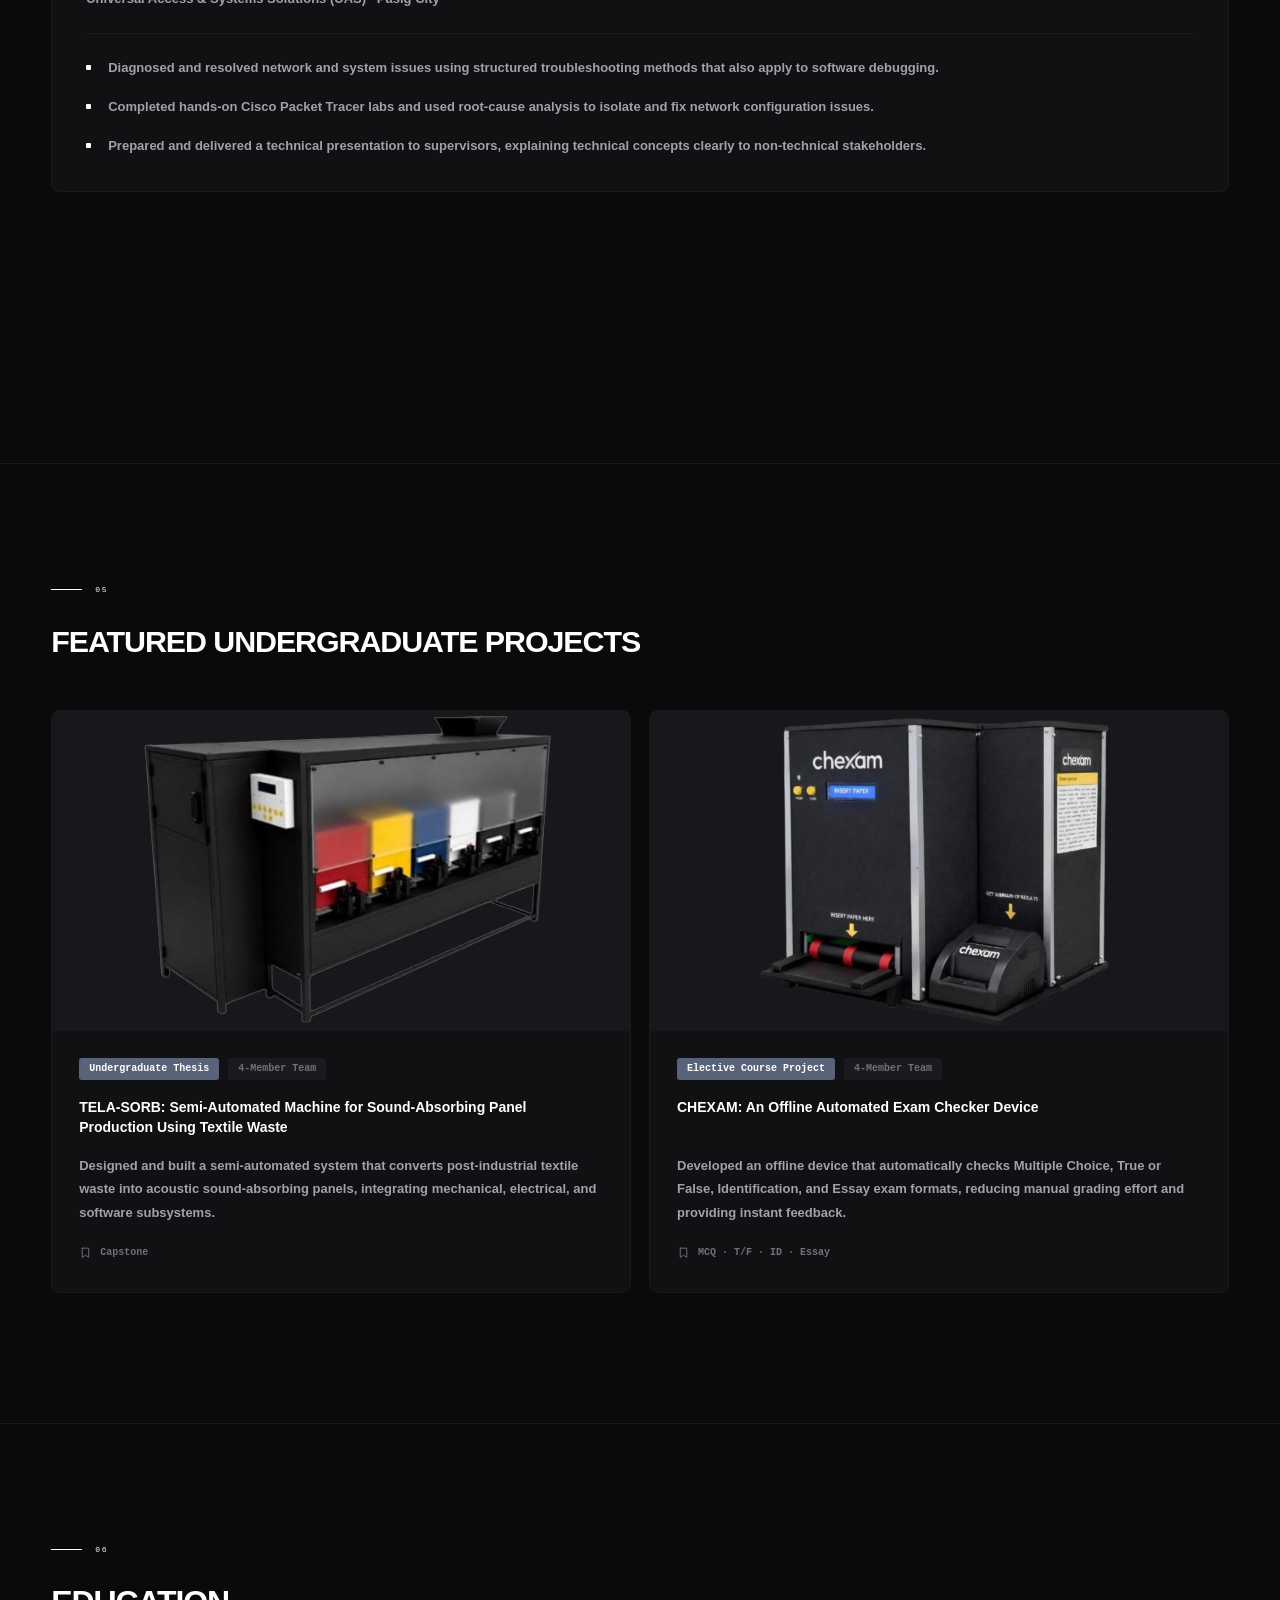
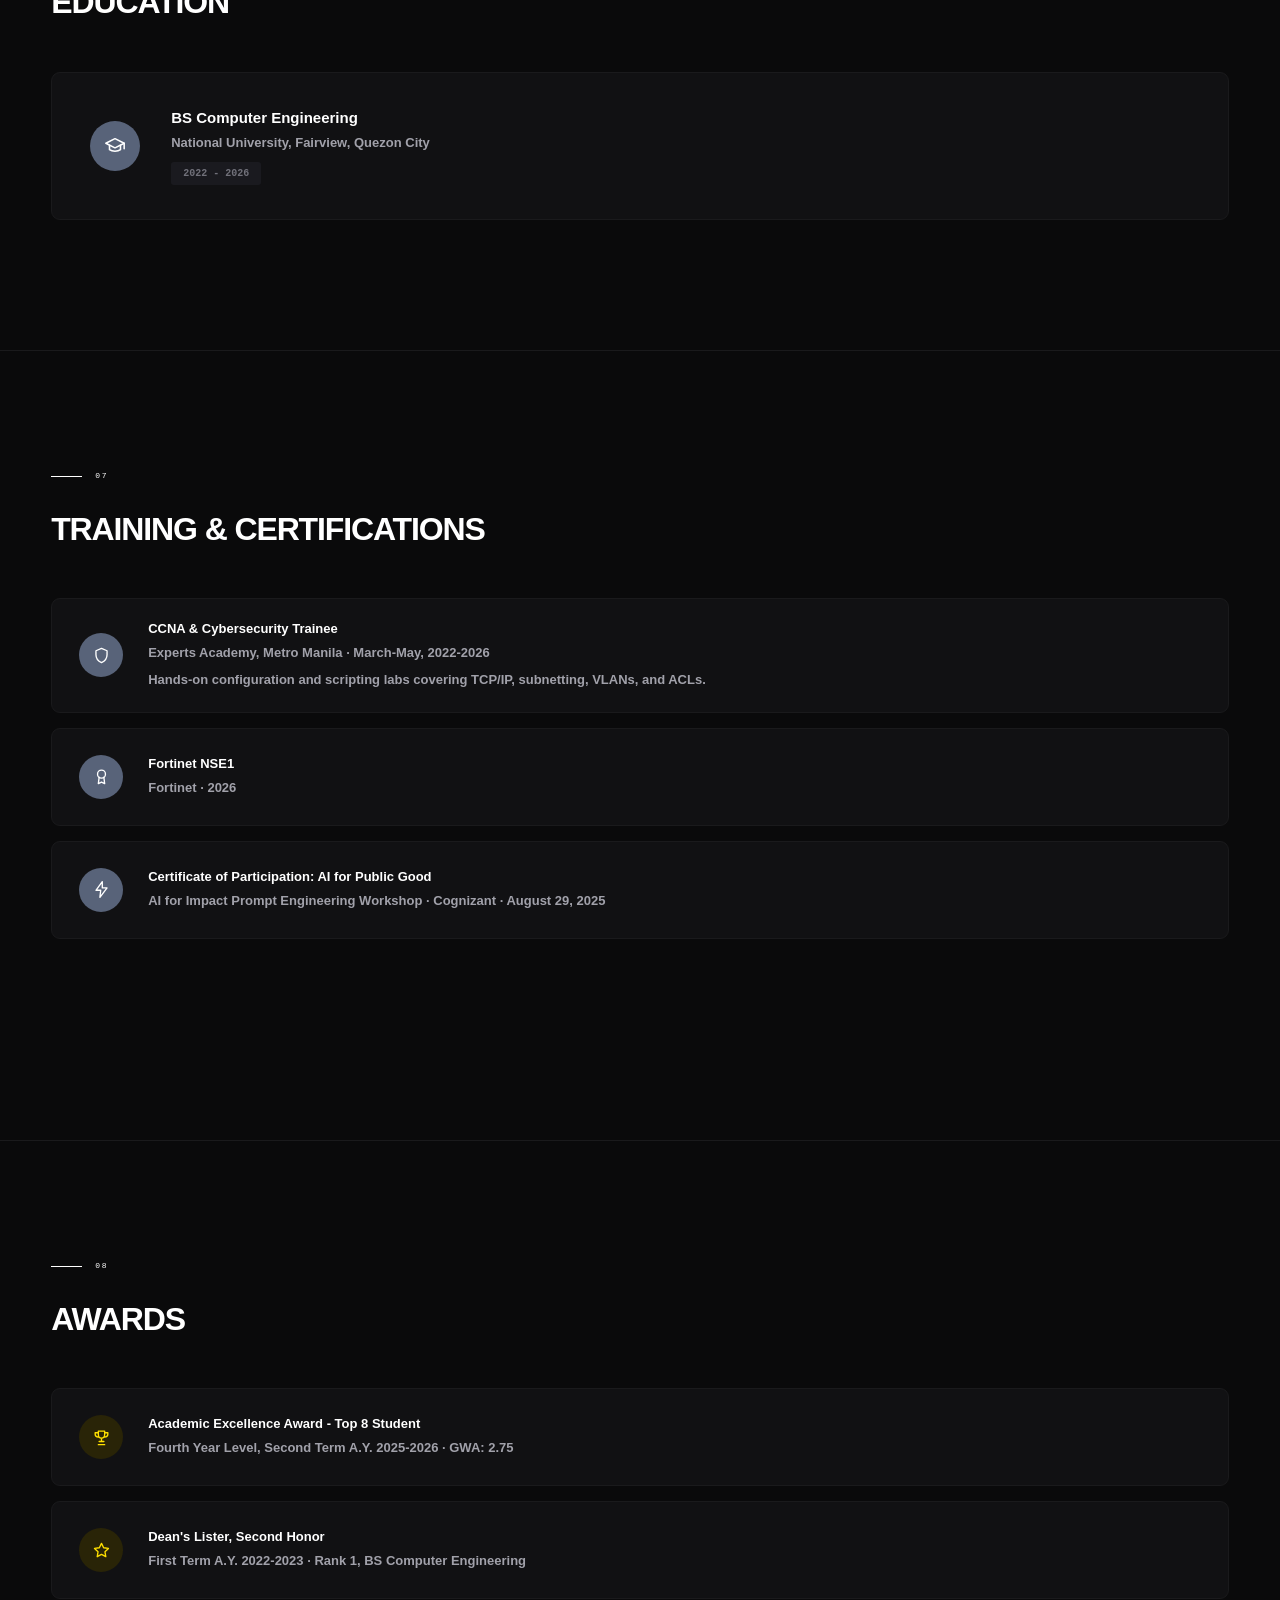
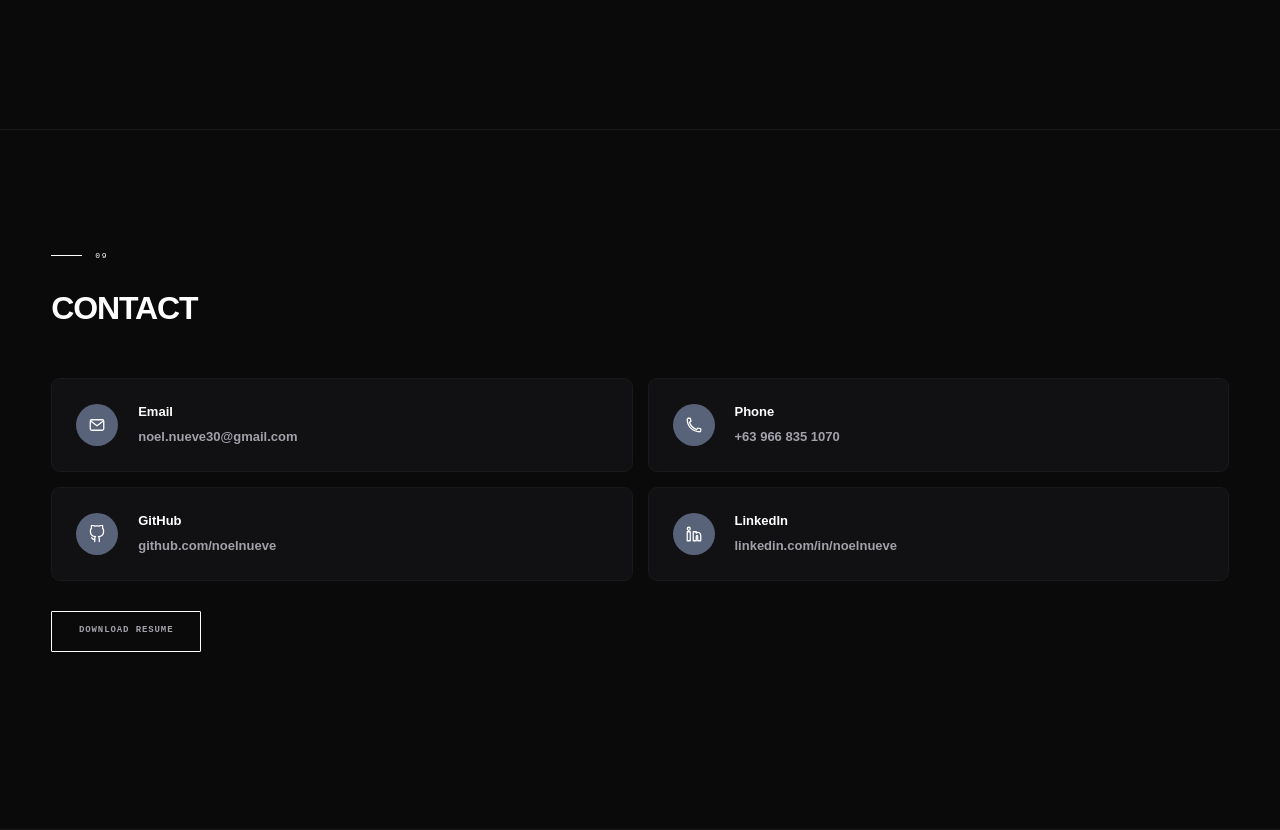
==== commit 2aa97bde: "updated portfolio with added music features and light mode color changes." ====
--- a/index.html
+++ b/index.html
@@ -38,12 +38,27 @@
           <a href="#about">About</a>
           <a href="#skills">Skills</a>
           <a href="#experience">Experience</a>
-          <a class="active" href="#projects">Projects</a>
+          <a href="#projects">Projects</a>
           <a href="#contact">Contact</a>
         </div>
         <div class="theme-controls" aria-label="Theme controls">
-          <button class="icon-button" type="button" data-theme="light" aria-label="Use light theme"><svg><use href="#icon-sun"/></svg></button>
-          <button class="icon-button" type="button" data-theme="dark" aria-label="Use dark theme"><svg><use href="#icon-moon"/></svg></button>
+          <button class="topbar-music-toggle" id="topbar-music-toggle" type="button" aria-label="Play background music" aria-pressed="false">
+            <span class="topbar-music-label">Play</span>
+            <span class="topbar-equalizer" aria-hidden="true"><i></i><i></i><i></i></span>
+          </button>
+          <div class="topbar-volume">
+            <button class="topbar-volume-button" type="button" aria-label="Adjust music volume" aria-expanded="false" aria-controls="topbar-volume">
+              <svg viewBox="0 0 24 24" aria-hidden="true"><path d="M4 10v4h4l5 4V6L8 10H4Z"/><path d="M16 9.5a4 4 0 0 1 0 5M19 7a7 7 0 0 1 0 10"/></svg>
+            </button>
+            <label class="topbar-volume-panel">
+              <span class="sr-only">Music volume</span>
+              <input id="topbar-volume" type="range" min="0" max="1" step="0.01" value="0.3" aria-label="Music volume">
+            </label>
+          </div>
+          <button class="icon-button theme-toggle" type="button" data-theme-toggle aria-label="Switch to light theme" aria-pressed="false">
+            <svg class="theme-icon theme-icon-sun" aria-hidden="true"><use href="#icon-sun"/></svg>
+            <svg class="theme-icon theme-icon-moon" aria-hidden="true"><use href="#icon-moon"/></svg>
+          </button>
         </div>
       </nav>
     </header>
@@ -56,8 +71,8 @@
             <span class="portrait-depth portrait-depth-two" aria-hidden="true"></span>
             <span class="portrait-depth portrait-depth-three" aria-hidden="true"></span>
             <div class="asset-frame portrait-frame" role="button" tabindex="0" aria-label="Switch to light theme">
-              <img class="hero-photo hero-photo-dark" src="assets/profile/hero-photo-dark.jpg" alt="Portrait of Noel V." width="1366" height="2049" data-fallback="portrait-placeholder">
-              <img class="hero-photo hero-photo-light" src="assets/profile/hero-photo-light.jpg" alt="" width="1366" height="2049" aria-hidden="true" data-fallback="portrait-placeholder">
+              <img class="hero-photo hero-photo-dark" src="assets/profile/hero-photo-dark.jpg" alt="Portrait of Noel V." data-fallback="portrait-placeholder">
+              <img class="hero-photo hero-photo-light" src="assets/profile/hero-photo-light.jpg" alt="" aria-hidden="true" data-fallback="portrait-placeholder">
               <div class="asset-placeholder portrait-placeholder" aria-hidden="true">
                 <svg><use href="#icon-user"/></svg>
                 <span>Portrait</span>
@@ -66,31 +81,41 @@
             <span class="hello-note">Ciao!</span>
           </div>
           <div class="hero-copy">
-            <h1>It’s Noel,<br>your bug negotiator.</h1>
+            <h1>It’s Noel!<br>stay a while, scroll around.</h1>
             <p>Computer Engineer</p>
+            <nav class="hero-contact-links" aria-label="Quick contact">
+              <a href="mailto:noel.nueve30@gmail.com">Email</a>
+              <span aria-hidden="true">/</span>
+              <a href="https://github.com/noelnueve" target="_blank" rel="noopener noreferrer">GitHub</a>
+              <span aria-hidden="true">/</span>
+              <a href="https://www.linkedin.com/in/noelnueve" target="_blank" rel="noopener noreferrer">LinkedIn</a>
+              <span aria-hidden="true">/</span>
+              <a href="#contact">Contact</a>
+            </nav>
             <section class="music-drawer" id="music-drawer" aria-label="Music player">
               <button class="music-toggle" id="music-toggle" type="button" aria-expanded="false" aria-controls="music-panel">
                 <span aria-hidden="true">♫</span>
-                <span class="music-toggle-text">Need a soundtrack? Play my favorite while you scroll.</span>
+                <span class="music-toggle-text">A little music for the scroll.</span>
               </button>
               <div class="music-panel" id="music-panel" aria-hidden="true" inert>
                 <div class="music-now-playing">
                   <div>
                     <span class="music-eyebrow">Now Playing</span>
-                    <strong>Soft Spot</strong>
-                    <small>keshi</small>
+                    <strong>Cool Jazz Loops</strong>
+                    <small>Instrumental</small>
                   </div>
                   <div class="music-equalizer" aria-hidden="true"><span></span><span></span><span></span><span></span><span></span></div>
                 </div>
                 <div class="music-controls">
-                  <button class="music-control" id="music-play" type="button" aria-label="Play Soft Spot by keshi" disabled>Play</button>
+                  <button class="music-control" id="music-play" type="button" aria-label="Play Cool Jazz Loops">Play</button>
                   <button class="music-collapse" id="music-collapse" type="button" aria-label="Collapse music player">↑</button>
                 </div>
-                <p class="music-status" id="music-status" aria-live="polite">Preparing Spotify player…</p>
-                <div class="spotify-embed-shell" id="spotify-embed-shell">
-                  <div id="spotify-embed" aria-label="Official Spotify player for Soft Spot by keshi"></div>
-                </div>
-                <a class="music-fallback" id="music-fallback" href="https://open.spotify.com/track/5pmITEphUtjpCLmKiYIPl9" target="_blank" rel="noopener noreferrer" hidden>Open Soft Spot on Spotify ↗</a>
+                <label class="music-volume">
+                  <span>Volume</span>
+                  <input id="hero-volume" type="range" min="0" max="1" step="0.01" value="0.3" aria-label="Music volume">
+                  <output id="hero-volume-value" for="hero-volume">30%</output>
+                </label>
+                <p class="music-status" id="music-status" aria-live="polite">Ready to play.</p>
               </div>
             </section>
           </div>
@@ -104,9 +129,13 @@
       <section class="content-section text-section" id="about">
         <div class="section-heading">
           <div class="section-index"><span></span><b>01</b></div>
-          <h2>About / Objective</h2>
-        </div>
-        <p class="lead-copy">I’m looking for a Software Developer role where I can apply my background in software development, embedded systems, and computer vision, continue building my skills, and contribute to the team’s projects.</p>
+          <h2>About Me</h2>
+        </div>
+        <div class="lead-copy">
+          <p>I started out more focused on embedded systems, where I learned how software and hardware come together to make something work. As I kept building projects, I found myself becoming more interested in the software side, especially the part where an idea turns into something people can actually see and interact with.</p>
+          <p>I’m a very visual learner, so I naturally enjoy interfaces, animations, clean layouts, and small interactive details. I like taking something I can picture in my head and figuring out how to make it real through code.</p>
+          <p>Right now, I’m continuing to grow into software development while bringing with me what I’ve learned from embedded systems and computer vision. I’m still learning, but I enjoy the process of building, experimenting, and seeing an idea slowly become a working system.</p>
+        </div>
       </section>
 
       <section class="content-section text-section" id="summary">
@@ -175,7 +204,7 @@
         <div class="project-grid">
           <a class="project-card" href="projects/tela-sorb.html" aria-label="View TELA-SORB project details">
             <div class="project-image asset-frame">
-              <img src="assets/projects/tela-sorb.png" alt="TELA-SORB project" width="492" height="365" loading="lazy" decoding="async" data-fallback="project-placeholder-one">
+              <img src="assets/projects/tela-sorb.png" alt="TELA-SORB project" data-fallback="project-placeholder-one">
               <div class="asset-placeholder" id="project-placeholder-one" aria-hidden="true"><svg><use href="#icon-image"/></svg><span>Project Photo</span></div>
             </div>
             <div class="project-body">
@@ -187,7 +216,7 @@
           </a>
           <a class="project-card" href="projects/chexam.html" aria-label="View CHEXAM project details">
             <div class="project-image asset-frame">
-              <img src="assets/projects/chexam.png" alt="CHEXAM project" width="531" height="470" loading="lazy" decoding="async" data-fallback="project-placeholder-two">
+              <img src="assets/projects/chexam.png" alt="CHEXAM project" data-fallback="project-placeholder-two">
               <div class="asset-placeholder" id="project-placeholder-two" aria-hidden="true"><svg><use href="#icon-image"/></svg><span>Project Photo</span></div>
             </div>
             <div class="project-body">
@@ -283,11 +312,11 @@
             <span class="round-icon"><svg><use href="#icon-phone"/></svg></span>
             <div><b>Phone</b><small>+63 966 835 1070</small></div>
           </a>
-          <a href="https://github.com/noelnueve" target="_blank" rel="noopener noreferrer">
+          <a href="https://github.com/noelnueve" target="_blank" rel="noreferrer">
             <span class="round-icon"><svg><use href="#icon-github"/></svg></span>
             <div><b>GitHub</b><small>github.com/noelnueve</small></div>
           </a>
-          <a href="https://www.linkedin.com/in/noelnueve" target="_blank" rel="noopener noreferrer">
+          <a href="https://www.linkedin.com/in/noelnueve" target="_blank" rel="noreferrer">
             <span class="round-icon"><svg><use href="#icon-linkedin"/></svg></span>
             <div><b>LinkedIn</b><small>linkedin.com/in/noelnueve</small></div>
           </a>
@@ -296,6 +325,15 @@
       </section>
     </main>
   </div>
+  <audio id="portfolio-audio" preload="metadata">
+    <source src="assets/music/coolJazzLoops.mp3" type="audio/mpeg">
+  </audio>
+  <aside class="coffee-companion" id="coffee-companion">
+    <p class="coffee-message">Great music, eh? Have some coffee as well!</p>
+    <button class="coffee-button" type="button" aria-label="Show coffee message">
+      <img class="coffee-image" src="assets/coffeeAnimation/coffeeMusicAnimation.png" alt="">
+    </button>
+  </aside>
 
   <script src="script.js"></script>
 </body>
--- a/style.css
+++ b/style.css
@@ -38,15 +38,20 @@
 }
 
 body.light-theme {
-  --page-bg: #f4f4f4;
-  --panel-bg: #ffffff;
+  --page-bg: #C2C9CC;
+  --panel-bg: #c0c5c7;
   --panel-image: #e9e9ec;
   --tag-bg: #ededf0;
+
   --accent: #2596be;
+  --accent-dark: #197A9D;
+
   --heading: #2596be;
   --body: #202024;
   --subtle: #5b5b63;
-  --border: #dddddf;
+
+  --border: #668A99;
+  --border-strong: #4C7184;
 }
 
 a { color: inherit; text-decoration: none; }
@@ -120,6 +125,38 @@
 .theme-controls { justify-self: end; display: flex; gap: 6px; }
 .icon-button { width: 24px; height: 24px; display: grid; place-items: center; border: 1px solid var(--border); border-radius: 50%; background: var(--panel-bg); color: var(--body); cursor: pointer; }
 .icon-button svg { width: 11px; height: 11px; }
+.topbar-music-toggle { min-height: 24px; padding: 0 8px; display: inline-flex; align-items: center; gap: 6px; border: 1px solid var(--border); border-radius: 999px; background: var(--panel-bg); color: var(--body); cursor: pointer; font-family: var(--font-mono); font-size: 8px; font-weight: 700; letter-spacing: .08em; text-transform: uppercase; transition: color .25s ease, border-color .25s ease, background .25s ease; }
+.topbar-music-toggle.is-playing { border-color: var(--accent); color: var(--heading); }
+.topbar-music-toggle.is-popping { animation: topbar-music-pop .38s cubic-bezier(.2, .9, .25, 1) both; }
+.topbar-equalizer { width: 12px; height: 12px; display: flex; align-items: end; gap: 2px; }
+.topbar-equalizer i { width: 2px; height: var(--topbar-bar-height); display: block; background: currentColor; }
+.topbar-equalizer i:nth-child(1) { --topbar-bar-height: 5px; }
+.topbar-equalizer i:nth-child(2) { --topbar-bar-height: 10px; }
+.topbar-equalizer i:nth-child(3) { --topbar-bar-height: 7px; }
+.topbar-music-toggle.is-playing .topbar-equalizer i { animation: topbar-equalizer .6s ease-in-out infinite alternate; }
+.topbar-music-toggle.is-playing .topbar-equalizer i:nth-child(2) { animation-delay: -.2s; }
+.topbar-music-toggle.is-playing .topbar-equalizer i:nth-child(3) { animation-delay: -.35s; }
+@keyframes topbar-music-pop { 0% { opacity: 0; transform: scale(.55); } 70% { opacity: 1; transform: scale(1.08); } 100% { opacity: 1; transform: scale(1); } }
+@keyframes topbar-equalizer { from { transform: scaleY(.45); } to { transform: scaleY(1); } }
+.topbar-volume { --volume-panel-width: 98px; width: 24px; height: 24px; display: flex; align-items: center; flex: 0 0 auto; overflow: hidden; border: 1px solid var(--border); border-radius: 999px; background: var(--panel-bg); color: var(--body); transition: width .28s cubic-bezier(.2, .8, .2, 1), border-color .25s ease, background .25s ease; }
+.topbar-volume-button { width: 22px; height: 22px; display: grid; place-items: center; flex: 0 0 22px; padding: 0; border: 0; border-radius: 50%; background: transparent; color: inherit; cursor: pointer; }
+.topbar-volume-button svg { width: 12px; height: 12px; }
+.topbar-volume-panel { display: flex; align-items: center; flex: 0 0 0; height: 100%; overflow: hidden; opacity: 0; pointer-events: none; transition: flex-basis .28s cubic-bezier(.2, .8, .2, 1), opacity .18s ease; }
+.topbar-volume-panel input { width: calc(var(--volume-panel-width) - 16px); min-width: calc(var(--volume-panel-width) - 16px); margin: 0 8px; }
+.topbar-volume:hover,
+.topbar-volume:focus-within,
+.topbar-volume.is-expanded { width: calc(24px + var(--volume-panel-width)); }
+.topbar-volume:hover .topbar-volume-panel,
+.topbar-volume:focus-within .topbar-volume-panel,
+.topbar-volume.is-expanded .topbar-volume-panel { flex-basis: var(--volume-panel-width); opacity: 1; pointer-events: auto; }
+.topbar-volume input,
+.music-volume input { width: 100%; accent-color: var(--accent); cursor: pointer; }
+.sr-only { position: absolute; width: 1px; height: 1px; padding: 0; margin: -1px; overflow: hidden; clip: rect(0, 0, 0, 0); white-space: nowrap; border: 0; }
+.theme-toggle { position: relative; overflow: hidden; }
+.theme-toggle .theme-icon { position: absolute; transition: opacity .3s ease, transform .3s ease; }
+.theme-icon-moon { opacity: 0; transform: rotate(-45deg) scale(.6); }
+body.light-theme .theme-icon-sun { opacity: 0; transform: rotate(45deg) scale(.6); }
+body.light-theme .theme-icon-moon { opacity: 1; transform: rotate(0) scale(1); }
 
 main { padding-top: 60px; }
 
@@ -181,12 +218,19 @@
 .hero-copy { align-self: center; padding-top: 4px; }
 .hero-copy h1 { margin: 0; color: var(--heading); font-size: clamp(3rem, 4.2vw, 5.25rem); font-weight: 400; letter-spacing: -.055em; line-height: 1.08; white-space: nowrap; animation: hero-heading-3d-flow 2.8s ease-in-out infinite; transform-origin: left center; }
 .hero-copy p { margin: clamp(14px, 1vw, 20px) 0 0; color: var(--body); font-size: clamp(1.05rem, 1.2vw, 1.35rem); font-weight: 600; line-height: 1.3; }
-.music-drawer { width: min(100%, 500px); margin-top: clamp(18px, 2vw, 28px); overflow: hidden; border: 1px solid var(--border); border-radius: 4px; background: var(--panel-bg); color: var(--body); }
-.music-toggle { width: 100%; min-height: 42px; padding: 11px 14px; display: flex; align-items: center; gap: 10px; border: 0; background: transparent; color: inherit; cursor: pointer; font-family: var(--font-mono); font-size: clamp(10px, .65vw, 12px); font-weight: 600; letter-spacing: .04em; text-align: left; }
+.hero-contact-links { display: flex; flex-wrap: wrap; align-items: center; gap: 7px; margin-top: 13px; color: var(--subtle); font-family: var(--font-mono); font-size: clamp(9px, .6vw, 11px); font-weight: 600; letter-spacing: .06em; text-transform: uppercase; }
+.hero-contact-links a[href] { transition: color .25s ease, text-shadow .25s ease; }
+.hero-contact-links a[href]:hover,
+.hero-contact-links a[href]:focus-visible { transform: none; box-shadow: none; color: var(--heading); text-shadow: 0 2px 8px rgba(255, 255, 255, .18); }
+body.light-theme .hero-contact-links a[href]:hover,
+body.light-theme .hero-contact-links a[href]:focus-visible { text-shadow: 0 2px 8px rgba(0, 0, 0, .18); }
+.music-drawer { width: fit-content; max-width: 100%; margin-top: clamp(18px, 2vw, 28px); overflow: hidden; border: 1px solid var(--border); border-radius: 4px; background: var(--panel-bg); color: var(--body); }
+.music-toggle { max-width: 100%; min-height: 42px; padding: 11px 14px; display: flex; align-items: center; gap: 10px; border: 0; background: transparent; color: inherit; cursor: pointer; font-family: var(--font-mono); font-size: clamp(10px, .65vw, 12px); font-weight: 600; letter-spacing: .04em; text-align: left; }
 .music-toggle > span:first-child { color: var(--accent); font-size: 15px; line-height: 1; }
 .music-toggle-text { line-height: 1.45; }
 .music-panel { max-height: 0; overflow: hidden; opacity: 0; transform: translateY(-10px); transition: max-height .4s ease, opacity .3s ease, transform .4s ease, padding .4s ease; }
-.music-drawer.is-expanded { border-color: #303036; box-shadow: 0 18px 36px rgba(0, 0, 0, .2); }
+.music-drawer.is-expanded { width: min(100%, 500px); border-color: #303036; box-shadow: 0 18px 36px rgba(0, 0, 0, .2); }
+.music-drawer.is-expanded .music-toggle { width: 100%; }
 .music-drawer.is-expanded .music-panel { max-height: 320px; padding: 14px; opacity: 1; transform: none; }
 .music-now-playing { display: flex; align-items: center; justify-content: space-between; gap: 16px; }
 .music-eyebrow, .music-now-playing strong, .music-now-playing small { display: block; }
@@ -211,11 +255,25 @@
 .music-control { min-width: 72px; padding: 0 12px; }
 .music-control:disabled { cursor: wait; opacity: .65; }
 .music-collapse { width: 30px; padding: 0; color: var(--body); }
+.music-volume { margin-top: 12px; display: grid; grid-template-columns: auto minmax(0, 1fr) auto; align-items: center; gap: 9px; color: var(--subtle); font-family: var(--font-mono); font-size: 9px; font-weight: 600; letter-spacing: .07em; text-transform: uppercase; }
+.music-volume output { min-width: 30px; color: var(--body); text-align: right; }
 .music-status { min-height: 16px; margin: 9px 0 7px; color: var(--subtle); font-size: 10px; font-weight: 600; line-height: 1.5; }
-.spotify-embed-shell { min-height: 80px; overflow: hidden; border-radius: 4px; }
-#spotify-embed iframe { display: block; width: 100%; border: 0; border-radius: 4px; }
-.music-fallback { display: inline-flex; margin-top: 8px; color: var(--accent); font-family: var(--font-mono); font-size: 9px; letter-spacing: .04em; }
-.music-drawer.has-error .spotify-embed-shell { display: none; }
+.coffee-companion { position: fixed; z-index: 15; right: 30px; bottom: 26px; width: 160px; visibility: hidden; opacity: 0; pointer-events: none; transform: scale(0); transform-origin: bottom right; }
+.coffee-companion.is-visible { visibility: visible; opacity: 1; transform: scale(1); animation: coffee-enter .5s cubic-bezier(.2, .9, .25, 1) both; }
+.coffee-companion.is-exiting { visibility: visible; animation: coffee-exit .38s cubic-bezier(.4, 0, .8, .2) both; }
+.coffee-button { width: 100%; display: block; padding: 0; border: 0; background: transparent; color: inherit; cursor: pointer; pointer-events: auto; }
+.coffee-button:focus-visible { outline: 2px solid var(--accent); outline-offset: 3px; }
+.coffee-image { width: 100%; height: auto; display: block; image-rendering: pixelated; image-rendering: crisp-edges; }
+.coffee-companion.is-grooving .coffee-image { animation: coffee-groove 3.2s ease-in-out infinite; transform-origin: bottom center; }
+.coffee-message { position: absolute; right: 106px; bottom: 82px; width: min(240px, calc(100vw - 220px)); margin: 0; padding: 9px 11px; border: 1px solid var(--border); border-radius: 5px; background: var(--panel-bg); color: var(--body); box-shadow: 0 12px 28px rgba(0, 0, 0, .16); font-family: var(--font-mono); font-size: 9px; font-weight: 600; line-height: 1.55; letter-spacing: .02em; opacity: 0; transform: translateY(6px) scale(.94); transform-origin: bottom right; }
+.coffee-message::after { content: ""; position: absolute; right: 15px; bottom: -6px; width: 10px; height: 10px; border-right: 1px solid var(--border); border-bottom: 1px solid var(--border); background: var(--panel-bg); transform: rotate(45deg); }
+.coffee-companion.is-message-visible .coffee-message { animation: coffee-message-in .22s ease-out both; }
+.coffee-companion.is-message-hiding .coffee-message { animation: coffee-message-out .22s ease-in both; }
+@keyframes coffee-enter { 0% { opacity: 0; transform: scale(0); } 70% { opacity: 1; transform: scale(1.15); } 88% { transform: scale(.95); } 100% { opacity: 1; transform: scale(1); } }
+@keyframes coffee-exit { 0% { opacity: 1; transform: scale(1); } 45% { transform: scale(1.12); } 100% { opacity: 0; transform: scale(0); } }
+@keyframes coffee-groove { 0%, 100% { transform: rotate(0); } 25% { transform: rotate(-4deg); } 50% { transform: rotate(0); } 75% { transform: rotate(4deg); } }
+@keyframes coffee-message-in { from { opacity: 0; transform: translateY(6px) scale(.94); } to { opacity: 1; transform: none; } }
+@keyframes coffee-message-out { from { opacity: 1; transform: none; } to { opacity: 0; transform: translateY(4px) scale(.96); } }
 .hero-actions { width: 100%; margin: clamp(60px, 5vw, 100px) 0 0; display: flex; justify-content: flex-end; gap: 14px; }
 
 .button { min-width: clamp(150px, 11vw, 200px); height: clamp(40px, 3.2vw, 52px); padding: 0 clamp(18px, 1.5vw, 28px); display: inline-flex; align-items: center; justify-content: center; border: 1px solid var(--accent); border-radius: 1px; font-family: var(--font-mono); font-size: clamp(9px, .58vw, 11px); font-weight: 700; letter-spacing: .1em; text-transform: uppercase; }
@@ -333,6 +391,34 @@
     transition: none;
   }
 
+  .theme-toggle .theme-icon {
+    transition: none;
+  }
+
+  .topbar-music-toggle.is-popping,
+  .topbar-music-toggle.is-playing .topbar-equalizer i {
+    animation: none;
+  }
+
+  .topbar-volume,
+  .topbar-volume-panel {
+    transition: none;
+  }
+
+  .coffee-companion,
+  .coffee-companion.is-visible,
+  .coffee-companion.is-exiting,
+  .coffee-companion.is-grooving .coffee-image,
+  .coffee-companion.is-message-visible .coffee-message,
+  .coffee-companion.is-message-hiding .coffee-message {
+    animation: none;
+  }
+
+  .coffee-companion.is-visible { opacity: 1; transform: none; }
+  .coffee-companion.is-exiting { opacity: 0; transform: none; }
+  .coffee-companion.is-message-visible .coffee-message { opacity: 1; transform: none; }
+  .coffee-companion.is-message-hiding .coffee-message { opacity: 0; transform: none; }
+
   .music-panel,
   .music-drawer.is-expanded .music-panel {
     transition: none;
@@ -351,6 +437,8 @@
   }
 }
 .lead-copy { max-width: 790px; margin: 0; font-size: clamp(1.05rem, 1.15vw, 1.35rem); font-weight: 600; line-height: 1.9; }
+.lead-copy > p { margin: 0; }
+.lead-copy > p + p { margin-top: 1.35em; }
 
 .text-section { min-height: 540px; }
 .text-section .section-heading { margin-bottom: 43px; }
@@ -459,12 +547,16 @@
   .nav-links { grid-column: 1 / -1; grid-row: 2; width: 100%; justify-content: space-between; gap: 8px; order: 3; }
   .nav-links a { font-size: 7px; line-height: 38px; }
   .nav-links a.active::after { bottom: 5px; }
+  .topbar-volume { --volume-panel-width: 76px; }
   .hero { min-height: 700px; padding: 95px 24px 65px; }
   .hero-content { grid-template-columns: 1fr; justify-items: center; gap: 35px; }
   .portrait-frame { width: 210px; height: 300px; }
   .hello-note { right: -40px; }
+  .coffee-companion { right: 14px; bottom: 14px; width: 118px; }
+  .coffee-message { right: 76px; bottom: 60px; width: min(210px, calc(100vw - 148px)); font-size: 8px; }
   .hero-copy { width: 100%; text-align: center; }
   .hero-copy h1 { font-size: clamp(34px, 12vw, 48px); white-space: normal; }
+  .hero-contact-links { justify-content: center; }
   .music-drawer { margin-inline: auto; text-align: left; }
   .music-drawer.is-expanded .music-panel { max-height: 360px; }
   .hero-actions { margin-top: 42px; justify-content: center; flex-wrap: wrap; }
